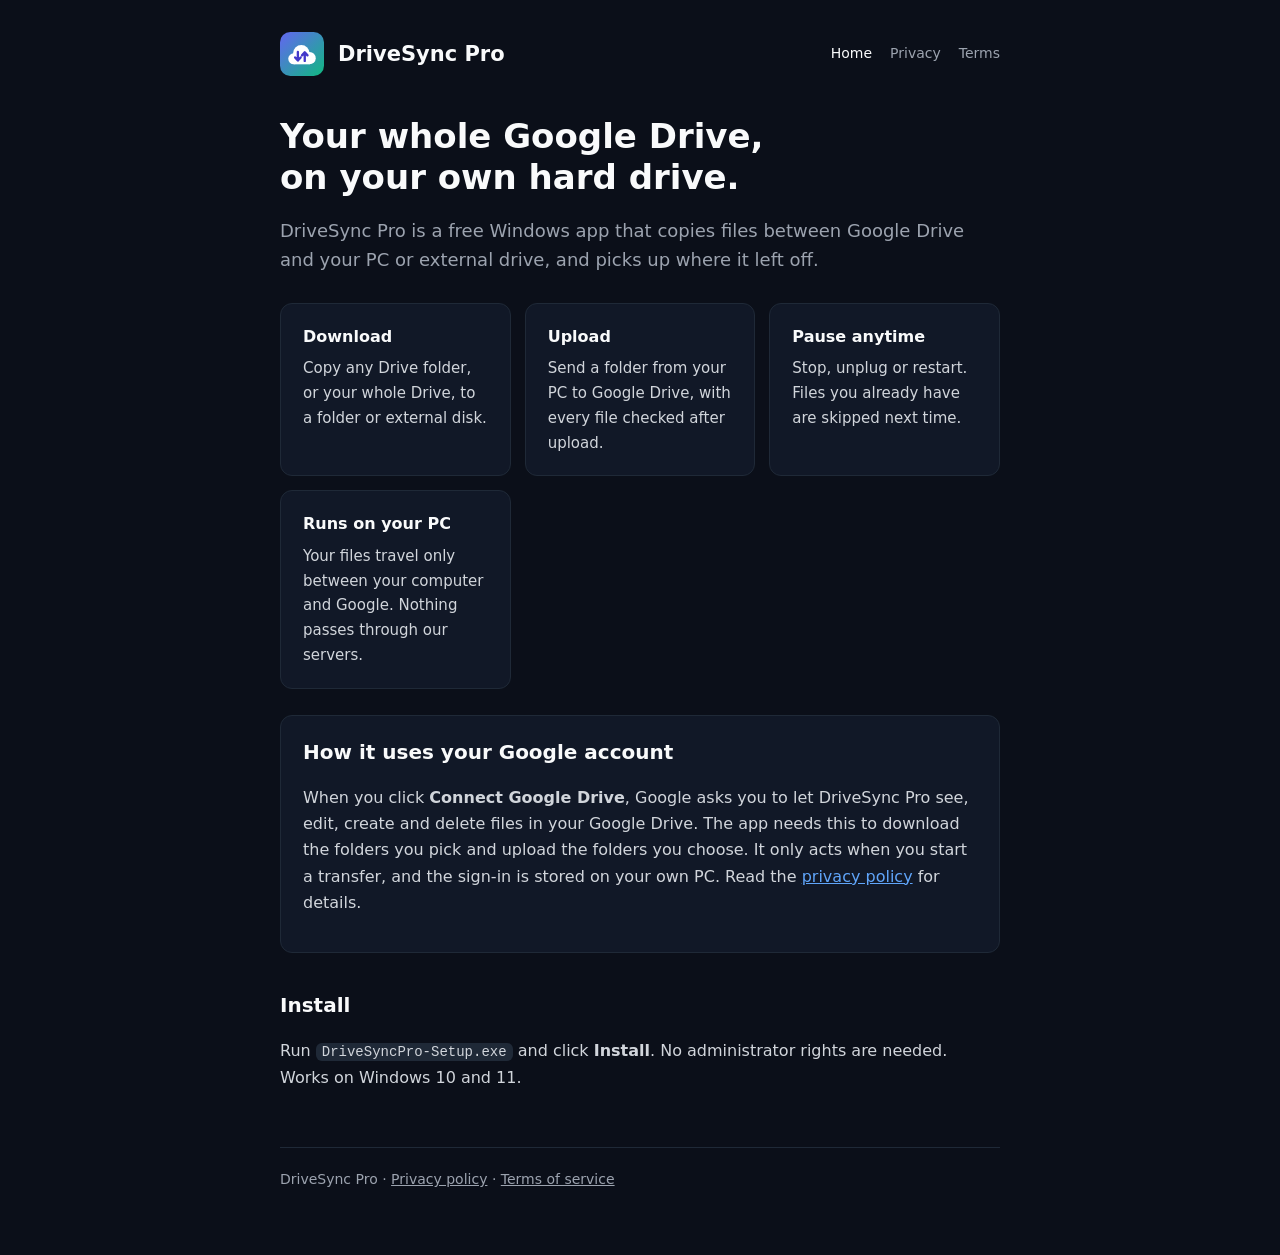
==== index.html @ c2b0a4e0 "Add initial index.html for DriveSync Pro application This HTML file contains the structure and styli" ====
<!doctype html>
<html lang="en">
<head>
<meta charset="utf-8">
<meta name="viewport" content="width=device-width, initial-scale=1">
<title>DriveSync Pro</title>
<meta name="description" content="DriveSync Pro copies files between Google Drive and your Windows PC or external drive, and picks up where it left off.">
<style>
/* DriveSync Pro public pages - brand tokens from branding/tokens.json */
:root {
  --canvas: #0B0F19; --surface: #111827; --raised: #1F2937; --border: #1F2937;
  --heading: #F9FAFB; --text: #E5E7EB; --body: #D1D5DB; --secondary: #9CA3AF;
  --brand: #6366F1; --brand-strong: #4F46E5; --mint: #10B981; --link: #60A5FA;
  color-scheme: dark;
}
* { box-sizing: border-box; }
html { background: var(--canvas); }
body {
  margin: 0; background: var(--canvas); color: var(--body);
  font: 16px/1.65 "Segoe UI", system-ui, -apple-system, "Helvetica Neue", Arial, sans-serif;
}
.wrap { max-width: 760px; margin: 0 auto; padding: 32px max(20px, env(safe-area-inset-left)) 64px; }
header { display: flex; align-items: center; gap: 14px; margin-bottom: 40px; }
header a { display: flex; align-items: center; gap: 14px; color: var(--heading); text-decoration: none; }
header svg { width: 44px; height: 44px; flex: none; }
header .name { font-size: 21px; font-weight: 700; }
nav { margin-left: auto; display: flex; gap: 18px; flex-wrap: wrap; font-size: 14px; }
nav a { color: var(--secondary); text-decoration: none; }
nav a:hover, nav a[aria-current] { color: var(--heading); }
h1 { color: var(--heading); font-size: 34px; line-height: 1.2; margin: 0 0 12px; text-wrap: balance; }
h2 { color: var(--heading); font-size: 20px; margin: 36px 0 8px; }
p, li { max-width: 68ch; }
a { color: var(--link); }
.lead { font-size: 18px; color: var(--secondary); margin-bottom: 28px; }
.card { background: var(--surface); border: 1px solid var(--border); border-radius: 12px; padding: 20px 22px; margin: 18px 0; }
.card h2 { margin-top: 0; }
.grid { display: grid; grid-template-columns: repeat(auto-fit, minmax(220px, 1fr)); gap: 14px; margin: 26px 0; }
.grid .card { margin: 0; }
.grid h3 { color: var(--heading); font-size: 16px; margin: 0 0 6px; }
.grid p { margin: 0; font-size: 15px; }
.updated { color: var(--secondary); font-size: 14px; }
footer { margin-top: 56px; padding-top: 20px; border-top: 1px solid var(--border); color: var(--secondary); font-size: 14px; }
footer a { color: var(--secondary); }
code { background: var(--raised); padding: 1px 6px; border-radius: 6px; font-size: 14px; }
</style>
</head>
<body>
<div class="wrap">
  <header>
    <a href="./">
      <svg viewBox="0 0 64 64" aria-hidden="true"><defs><linearGradient id="g" x1="0" y1="0" x2="1" y2="1"><stop offset="0" stop-color="#6366F1"/><stop offset="1" stop-color="#10B981"/></linearGradient></defs><rect width="64" height="64" rx="15" fill="url(#g)"/><g fill="#fff"><circle cx="20" cy="39" r="8"/><circle cx="31" cy="31" r="12"/><circle cx="43" cy="38" r="9"/><rect x="20" y="33" width="23" height="14"/></g><path d="M26 29V41M22 37l4 4.5 4-4.5M36 42V30M32 34l4-4.5 4 4.5" fill="none" stroke="#4338CA" stroke-width="3.4" stroke-linecap="round" stroke-linejoin="round"/></svg>
      <span class="name">DriveSync Pro</span>
    </a>
    <nav><a href="./" aria-current="page">Home</a><a href="privacy.html">Privacy</a><a href="terms.html">Terms</a></nav>
  </header>

  <main>
    <h1>Your whole Google Drive, on your own hard drive.</h1>
    <p class="lead">DriveSync Pro is a free Windows app that copies files between Google Drive and your PC or external drive, and picks up where it left off.</p>

    <div class="grid">
      <div class="card"><h3>Download</h3><p>Copy any Drive folder, or your whole Drive, to a folder or external disk.</p></div>
      <div class="card"><h3>Upload</h3><p>Send a folder from your PC to Google Drive, with every file checked after upload.</p></div>
      <div class="card"><h3>Pause anytime</h3><p>Stop, unplug or restart. Files you already have are skipped next time.</p></div>
      <div class="card"><h3>Runs on your PC</h3><p>Your files travel only between your computer and Google. Nothing passes through our servers.</p></div>
    </div>

    <div class="card">
      <h2>How it uses your Google account</h2>
      <p>When you click <strong>Connect Google Drive</strong>, Google asks you to let DriveSync Pro see, edit, create and delete files in your Google Drive. The app needs this to download the folders you pick and upload the folders you choose. It only acts when you start a transfer, and the sign-in is stored on your own PC. Read the <a href="privacy.html">privacy policy</a> for details.</p>
    </div>

    <h2>Install</h2>
    <p>Run <code>DriveSyncPro-Setup.exe</code> and click <strong>Install</strong>. No administrator rights are needed. Works on Windows 10 and 11.</p>
  </main>

  <footer>DriveSync Pro &middot; <a href="privacy.html">Privacy policy</a> &middot; <a href="terms.html">Terms of service</a></footer>
</div>
</body>
</html>
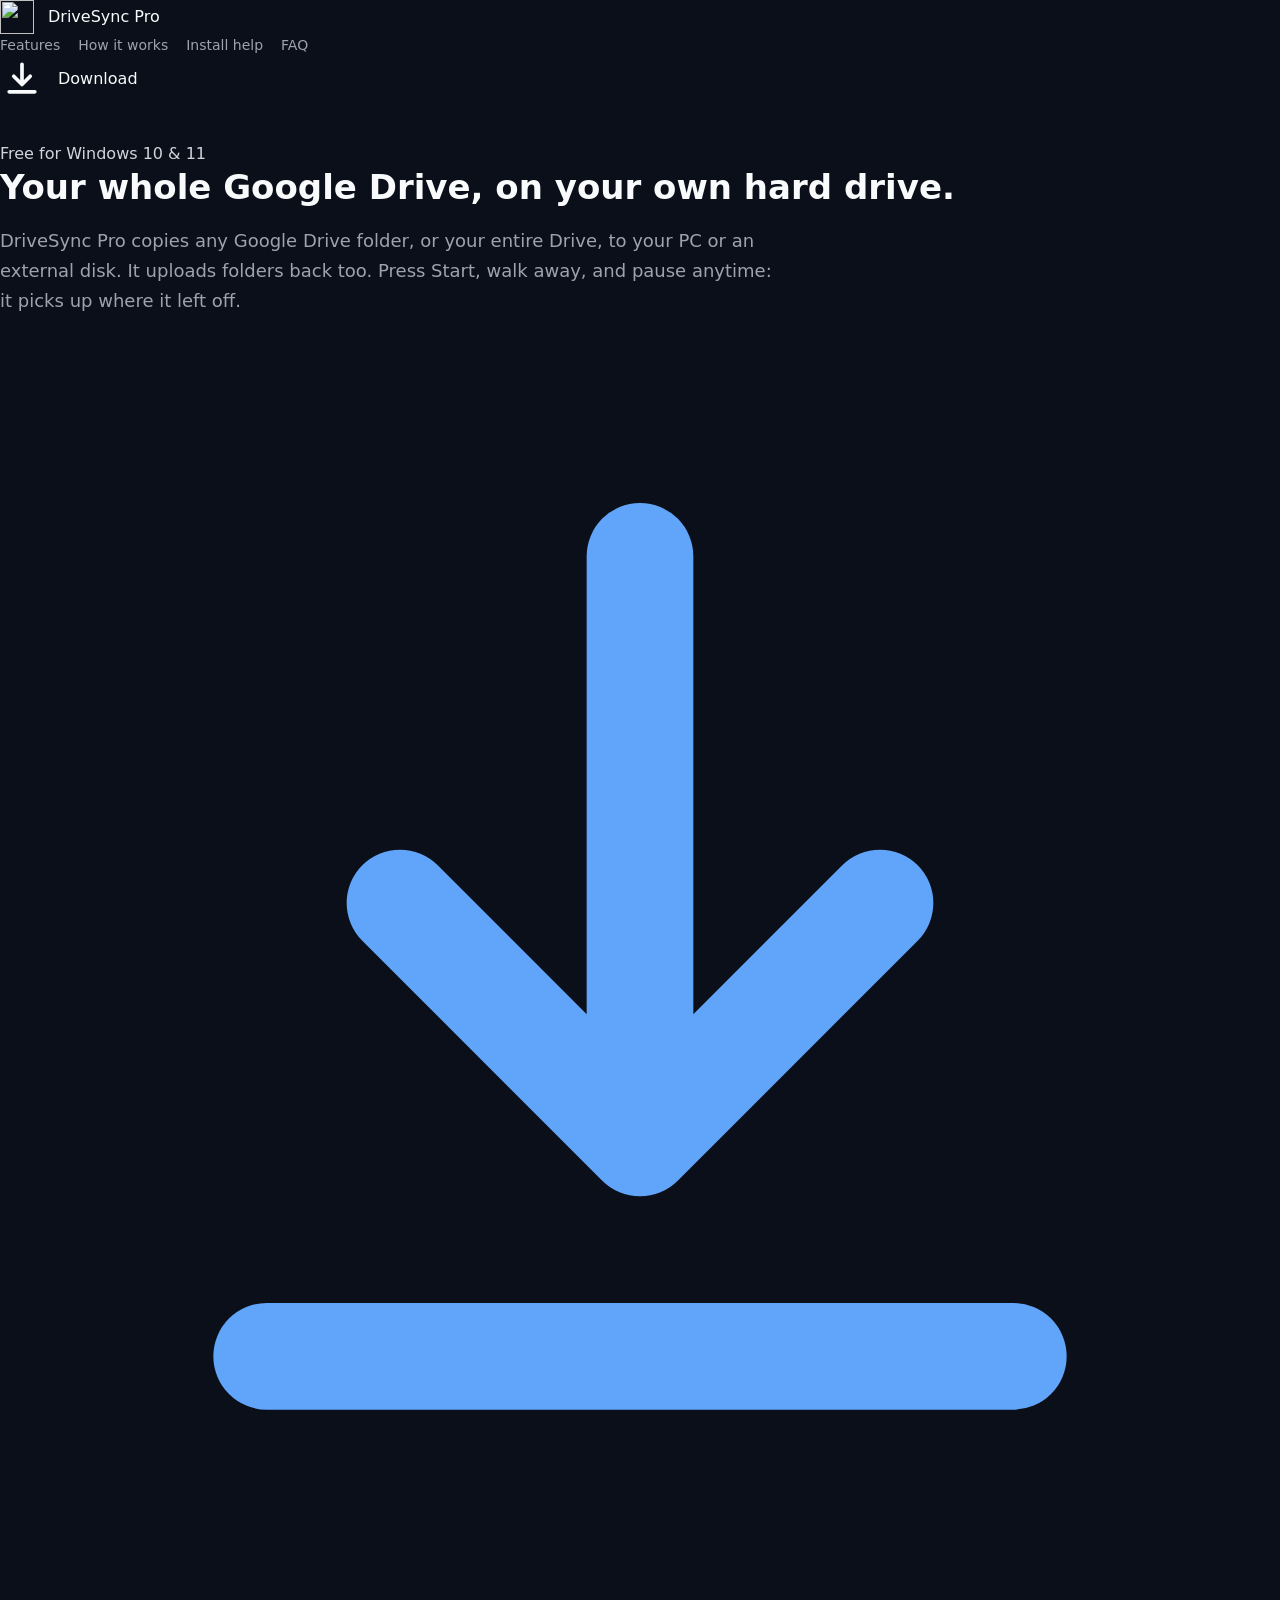
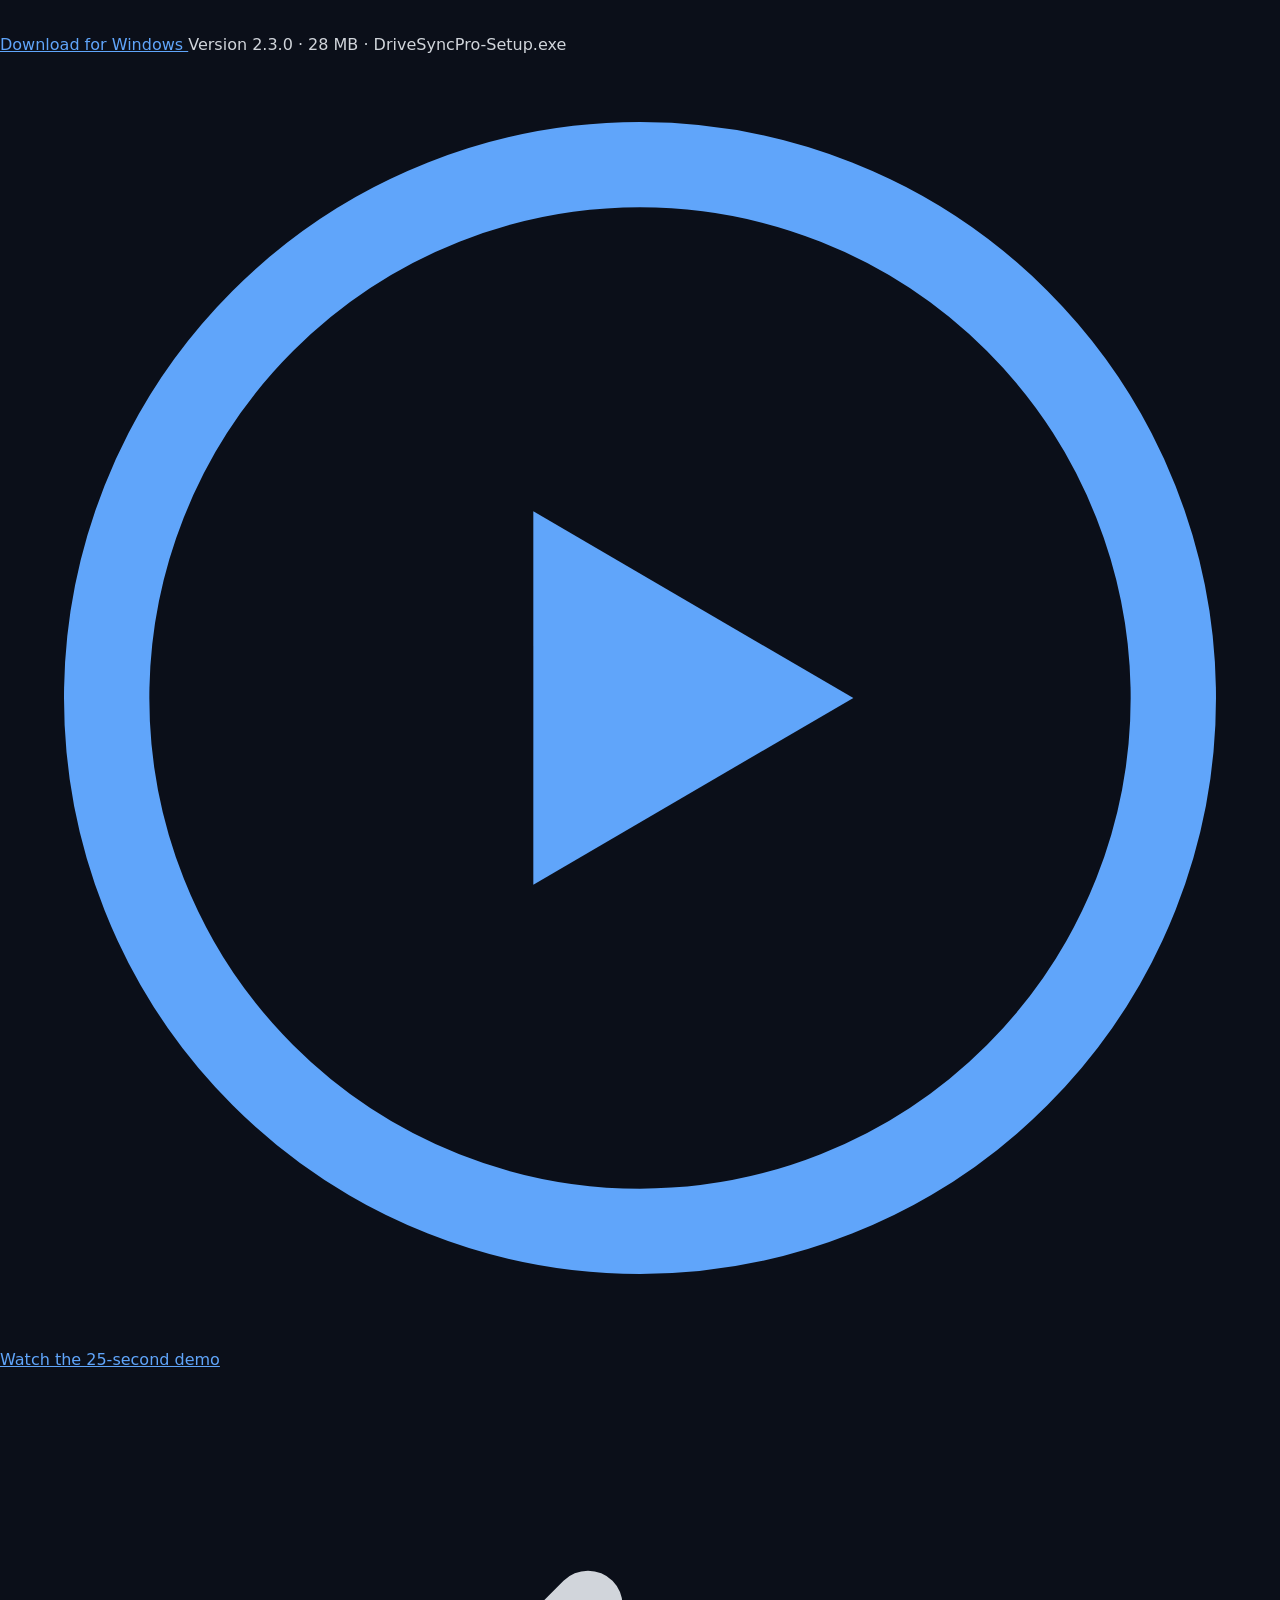
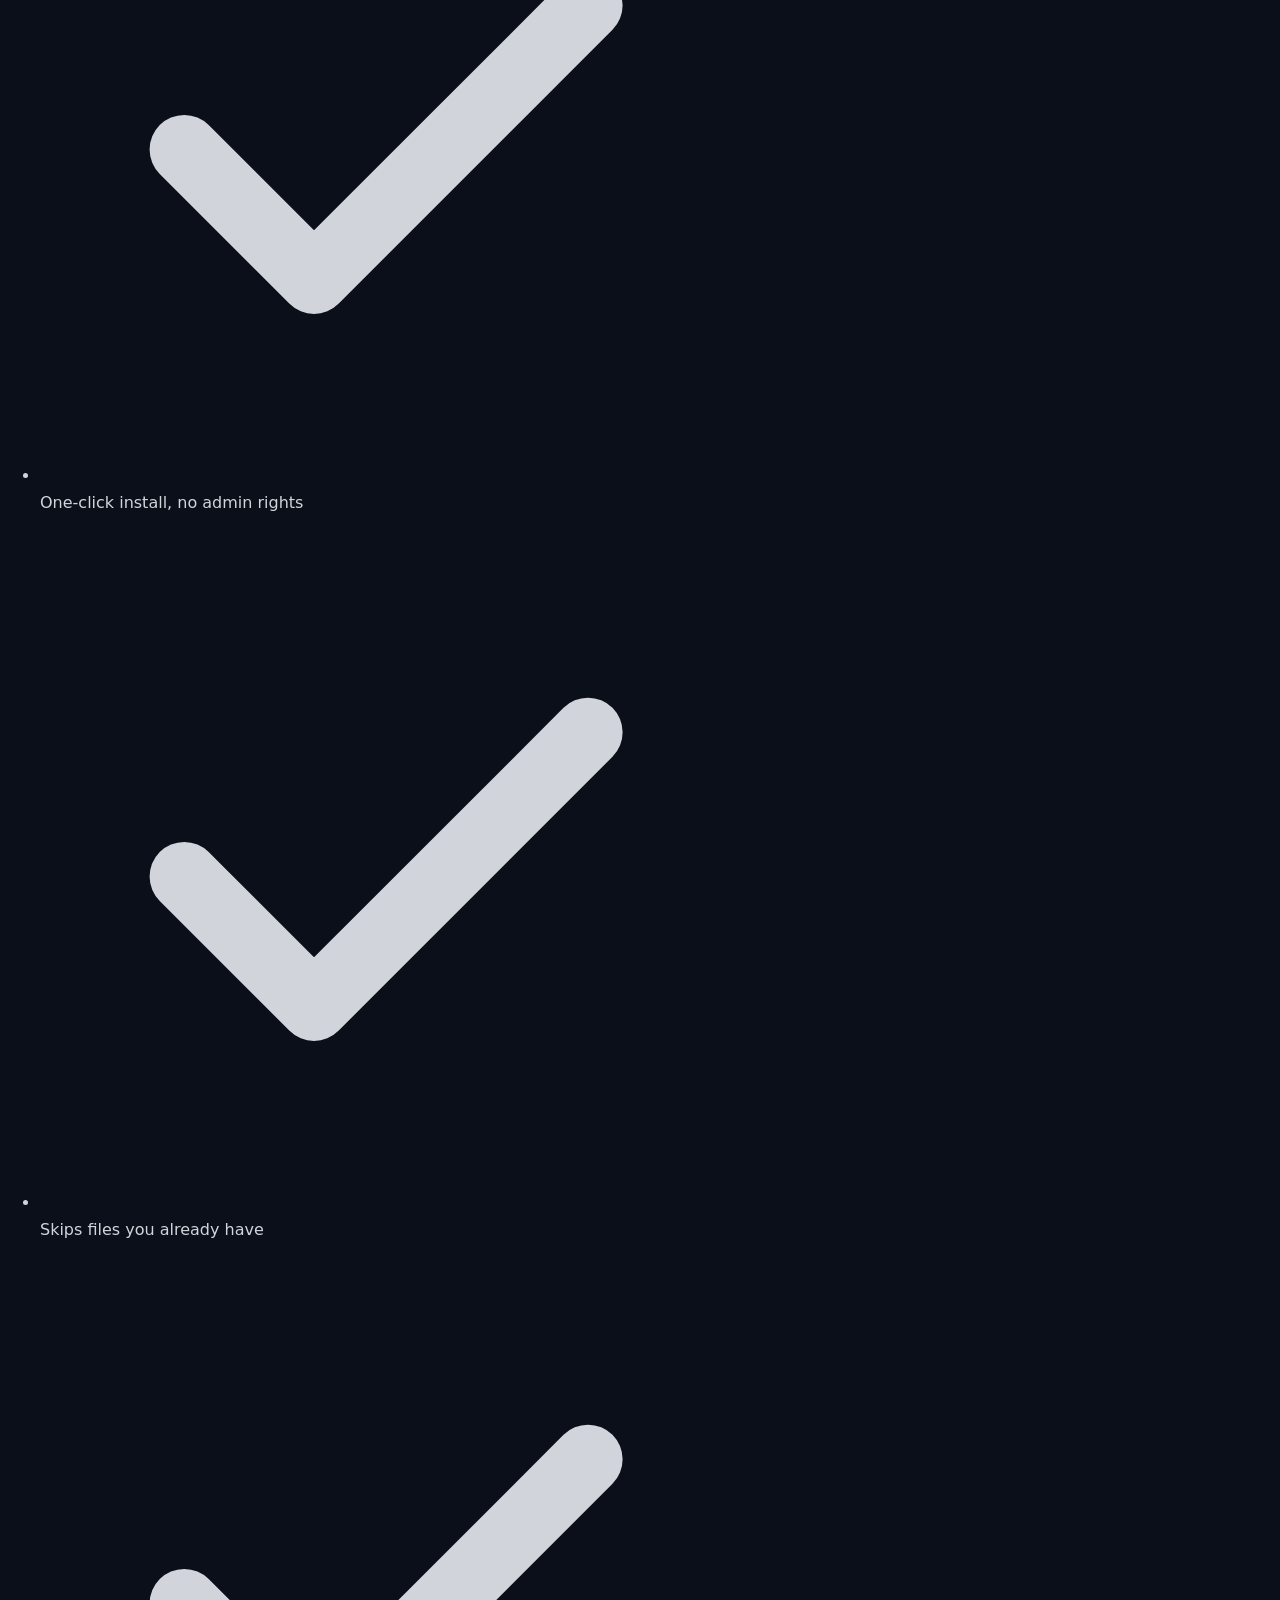
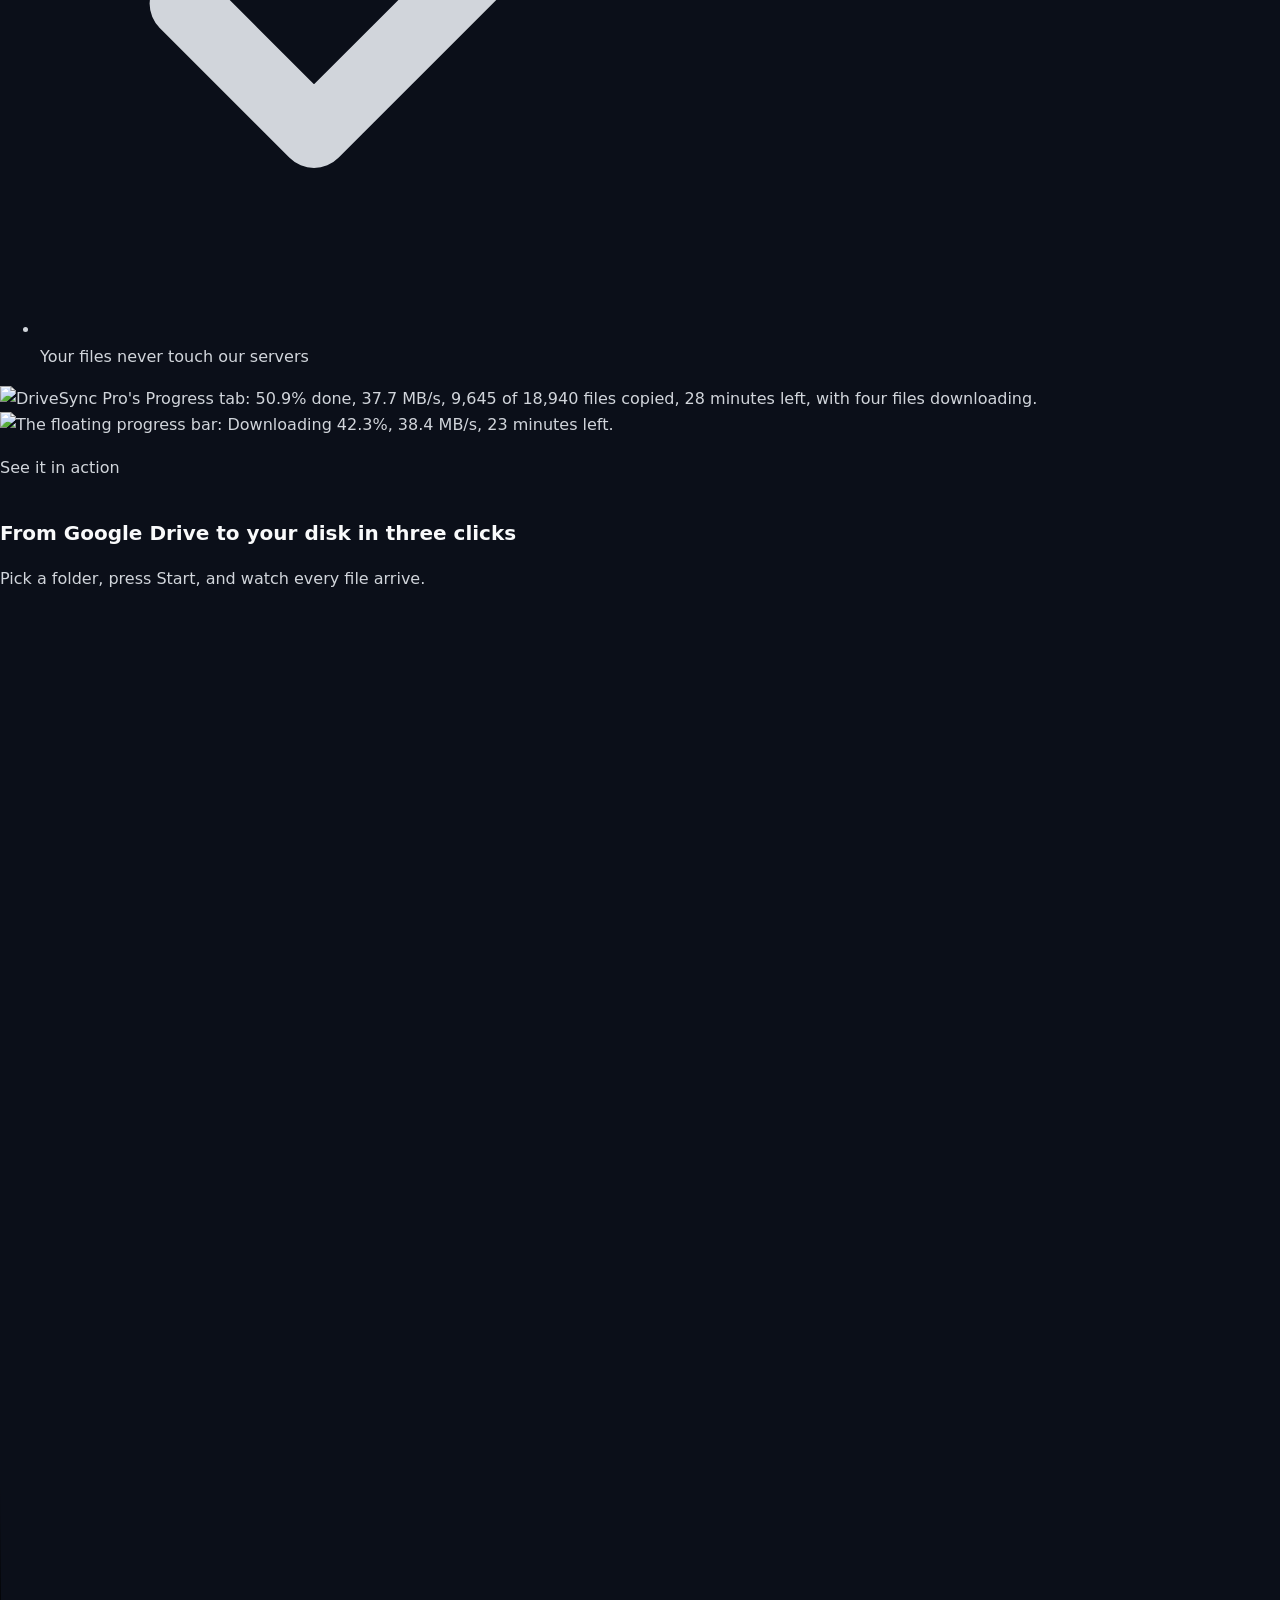
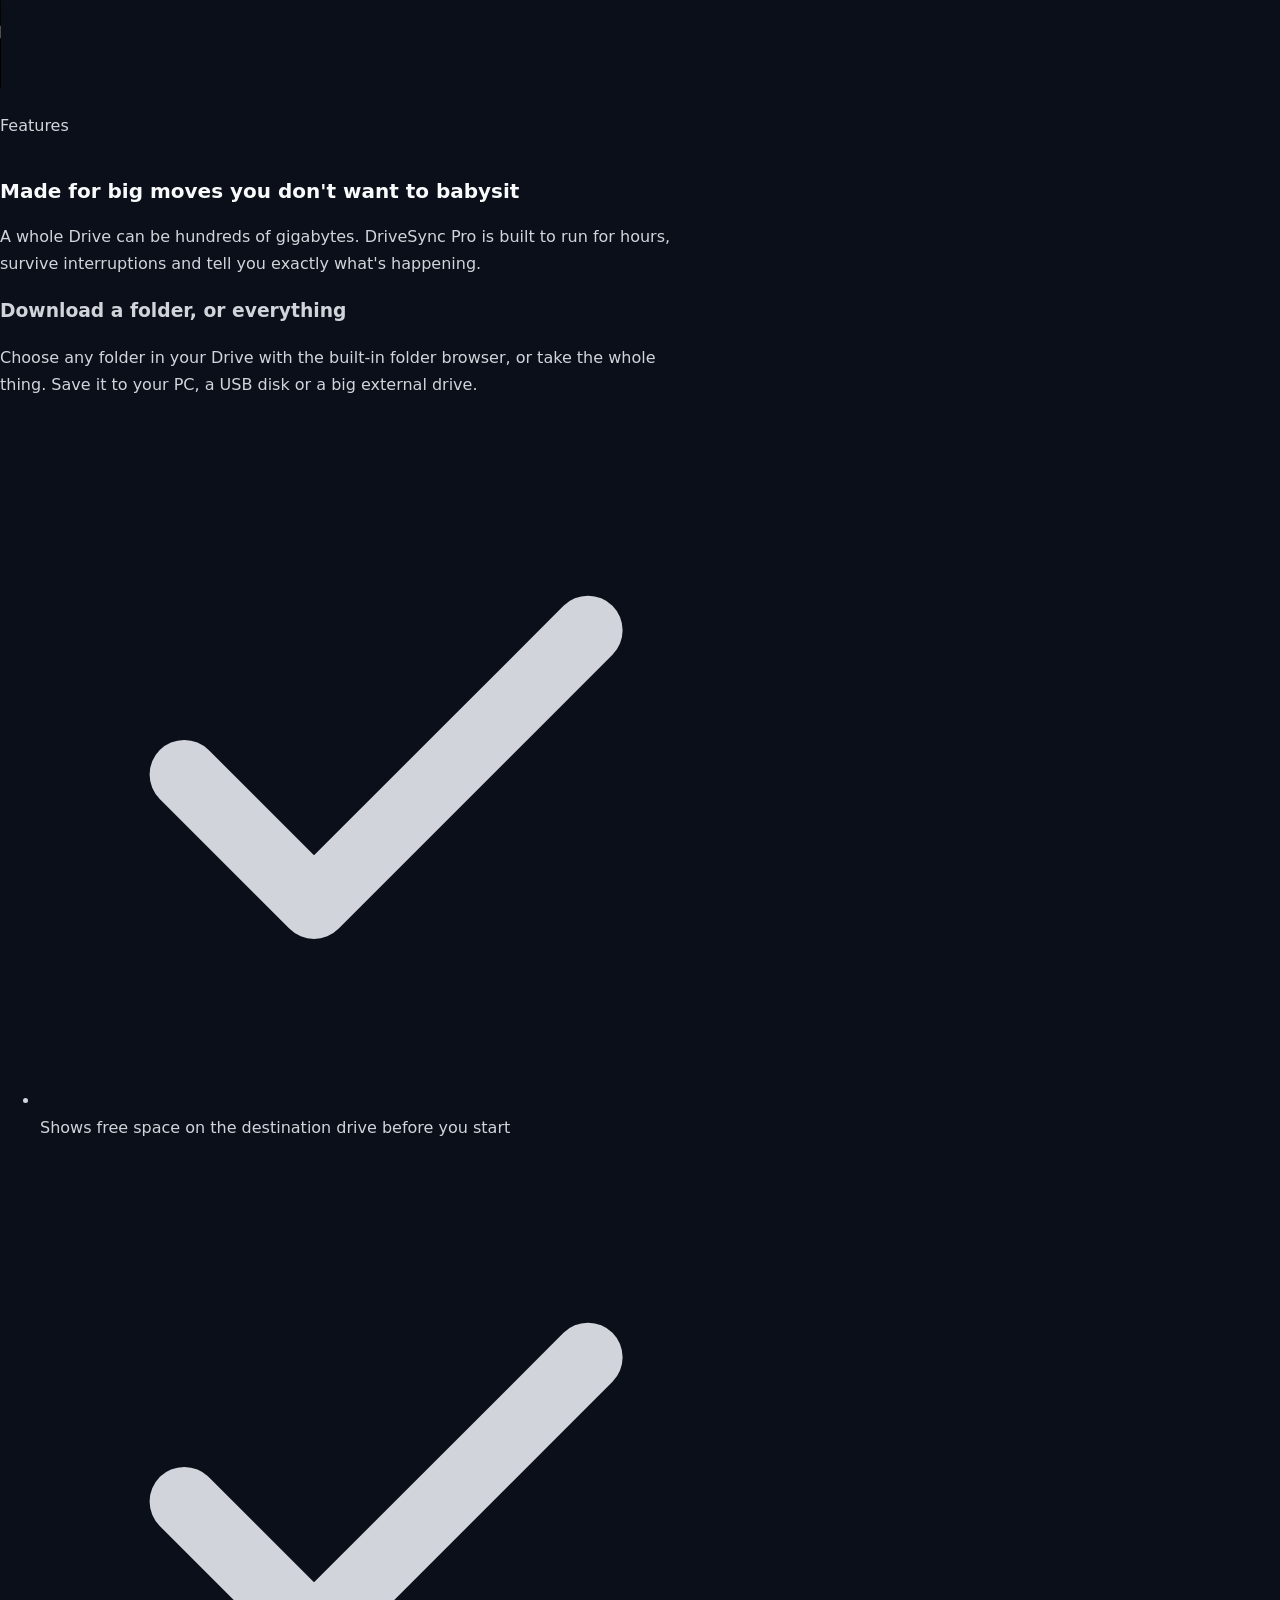
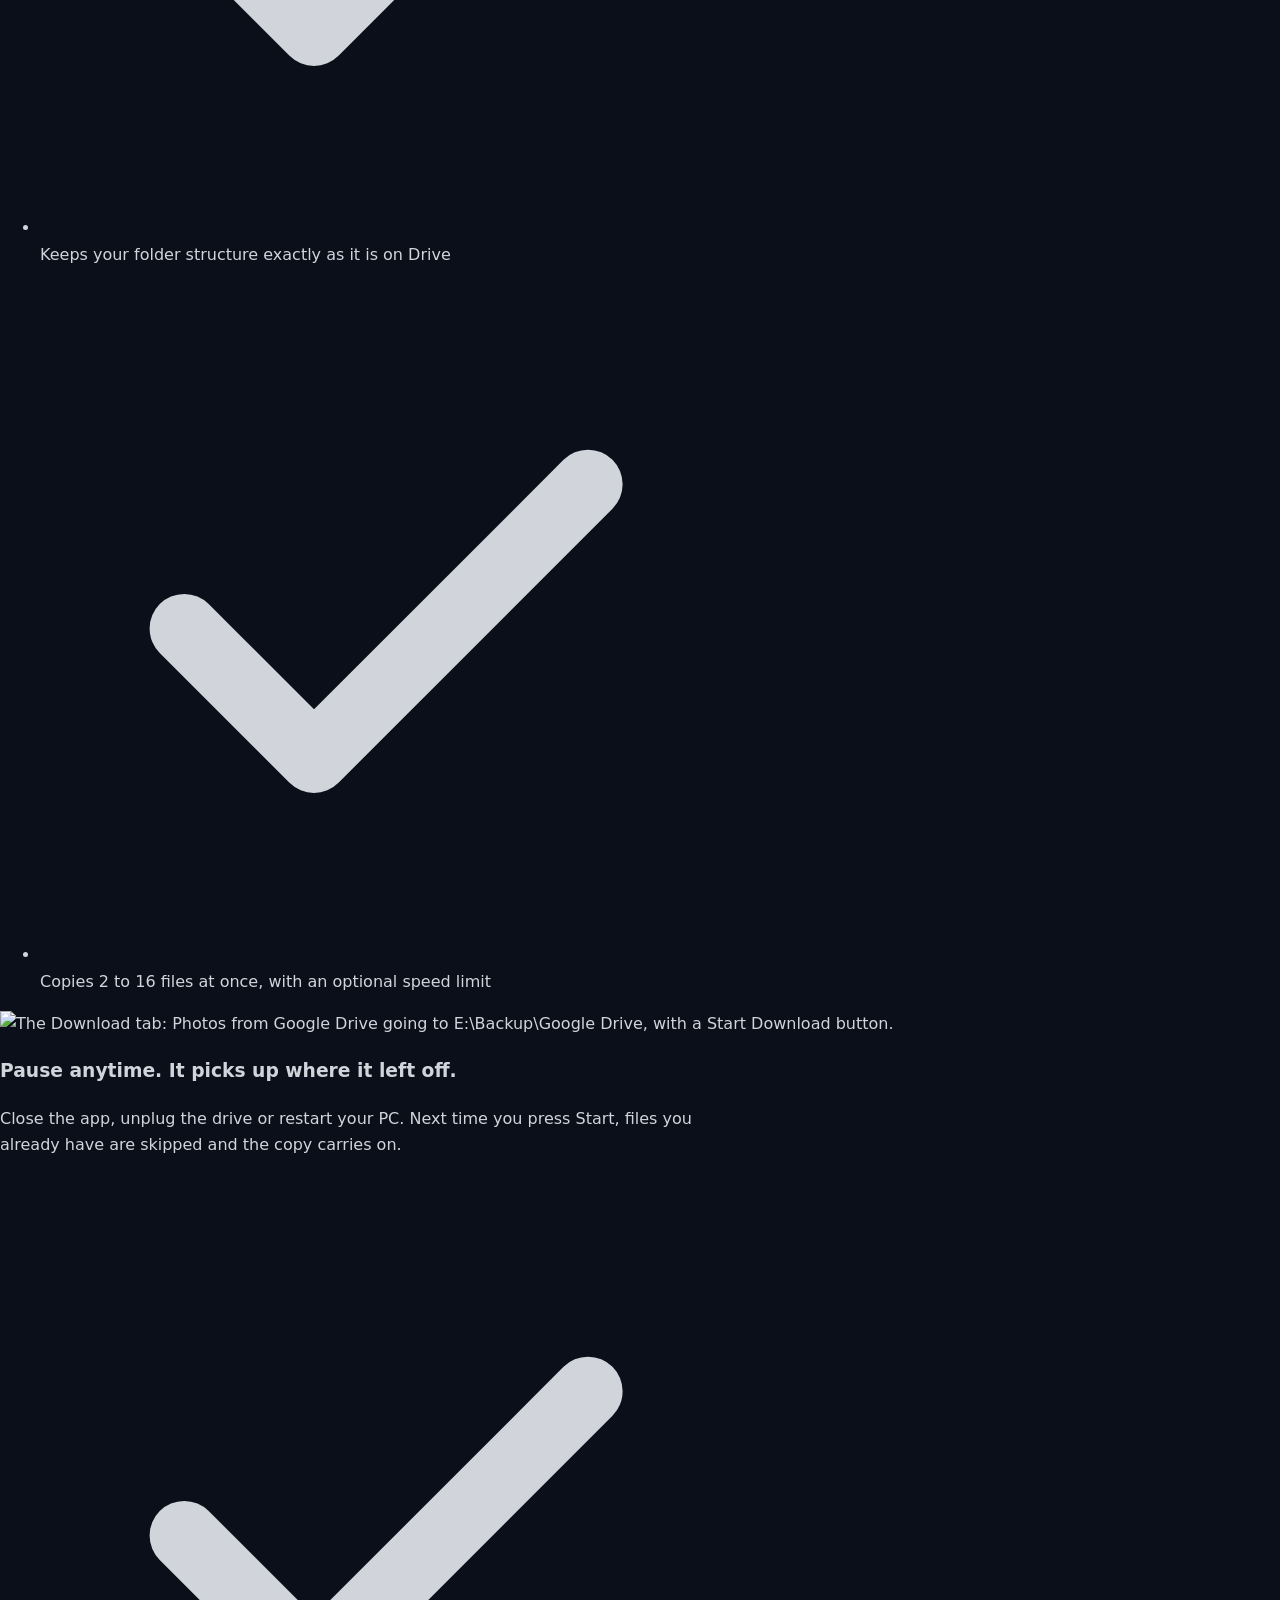
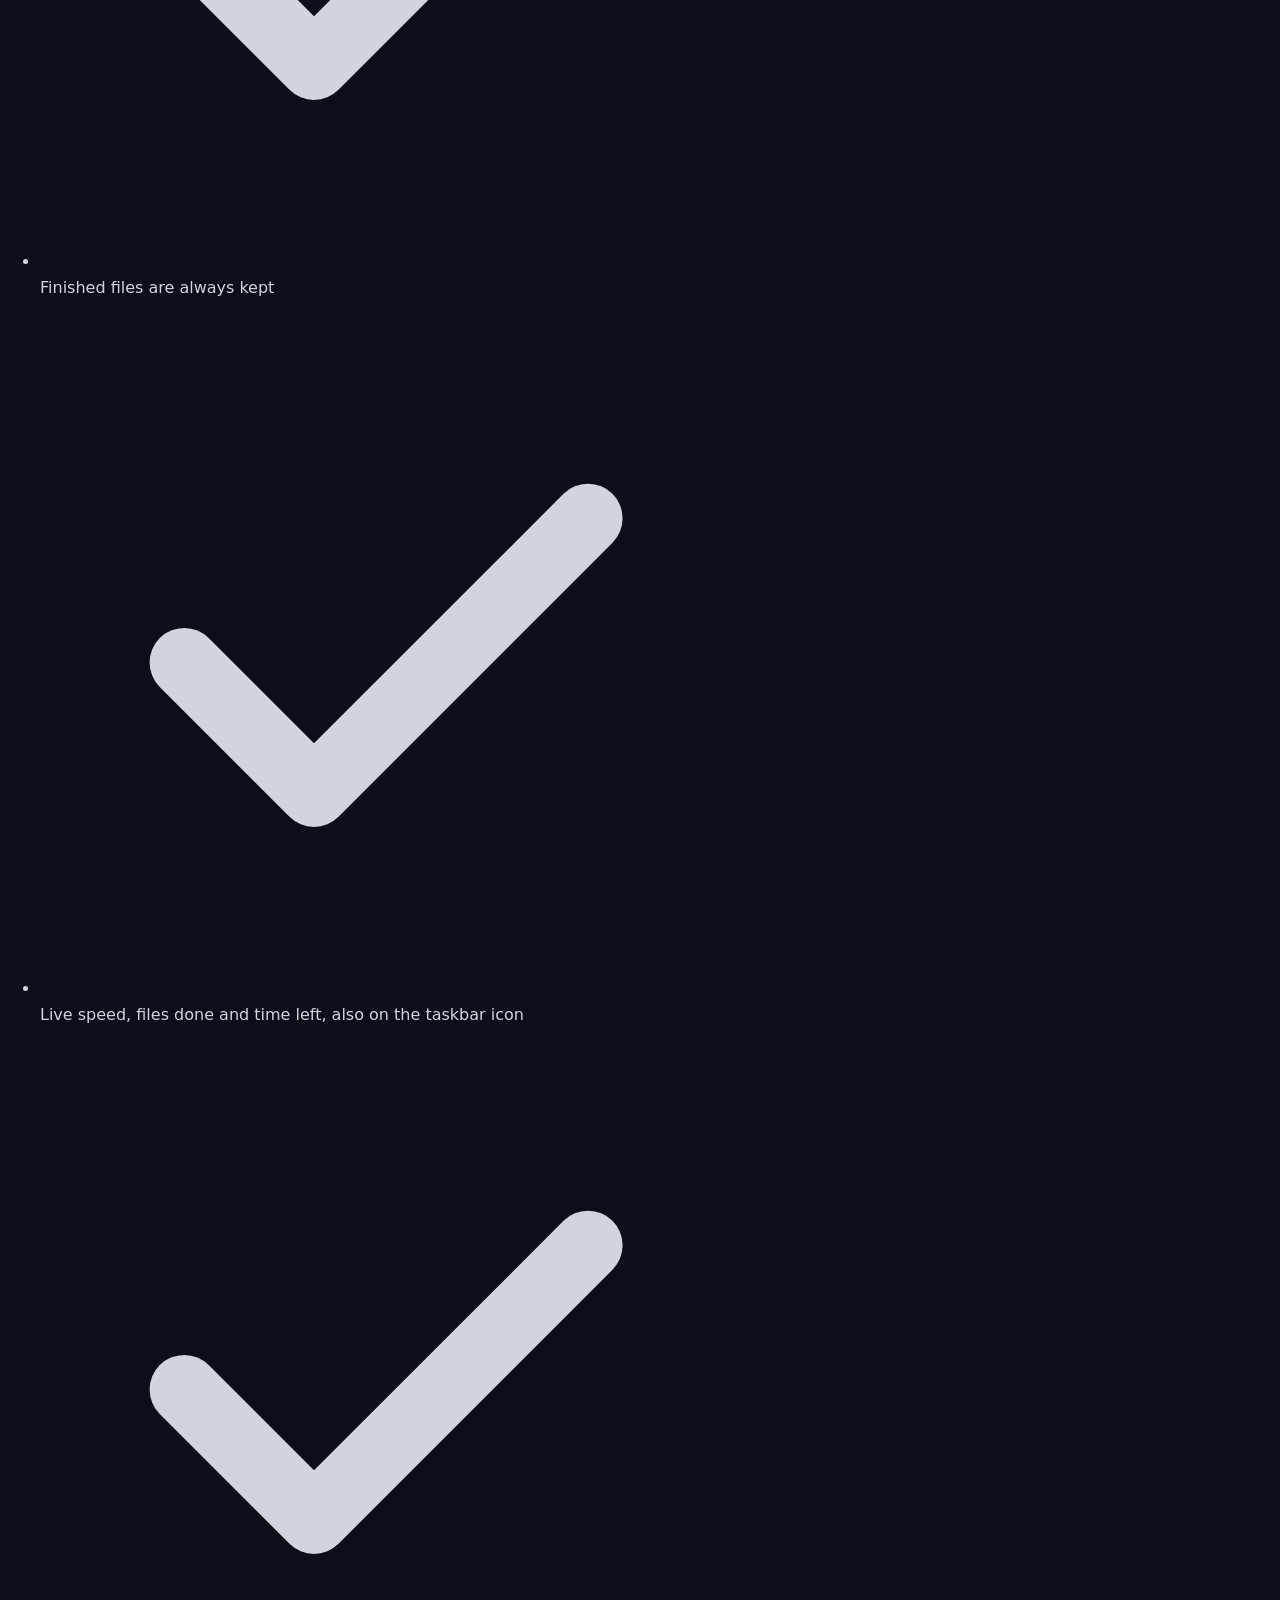
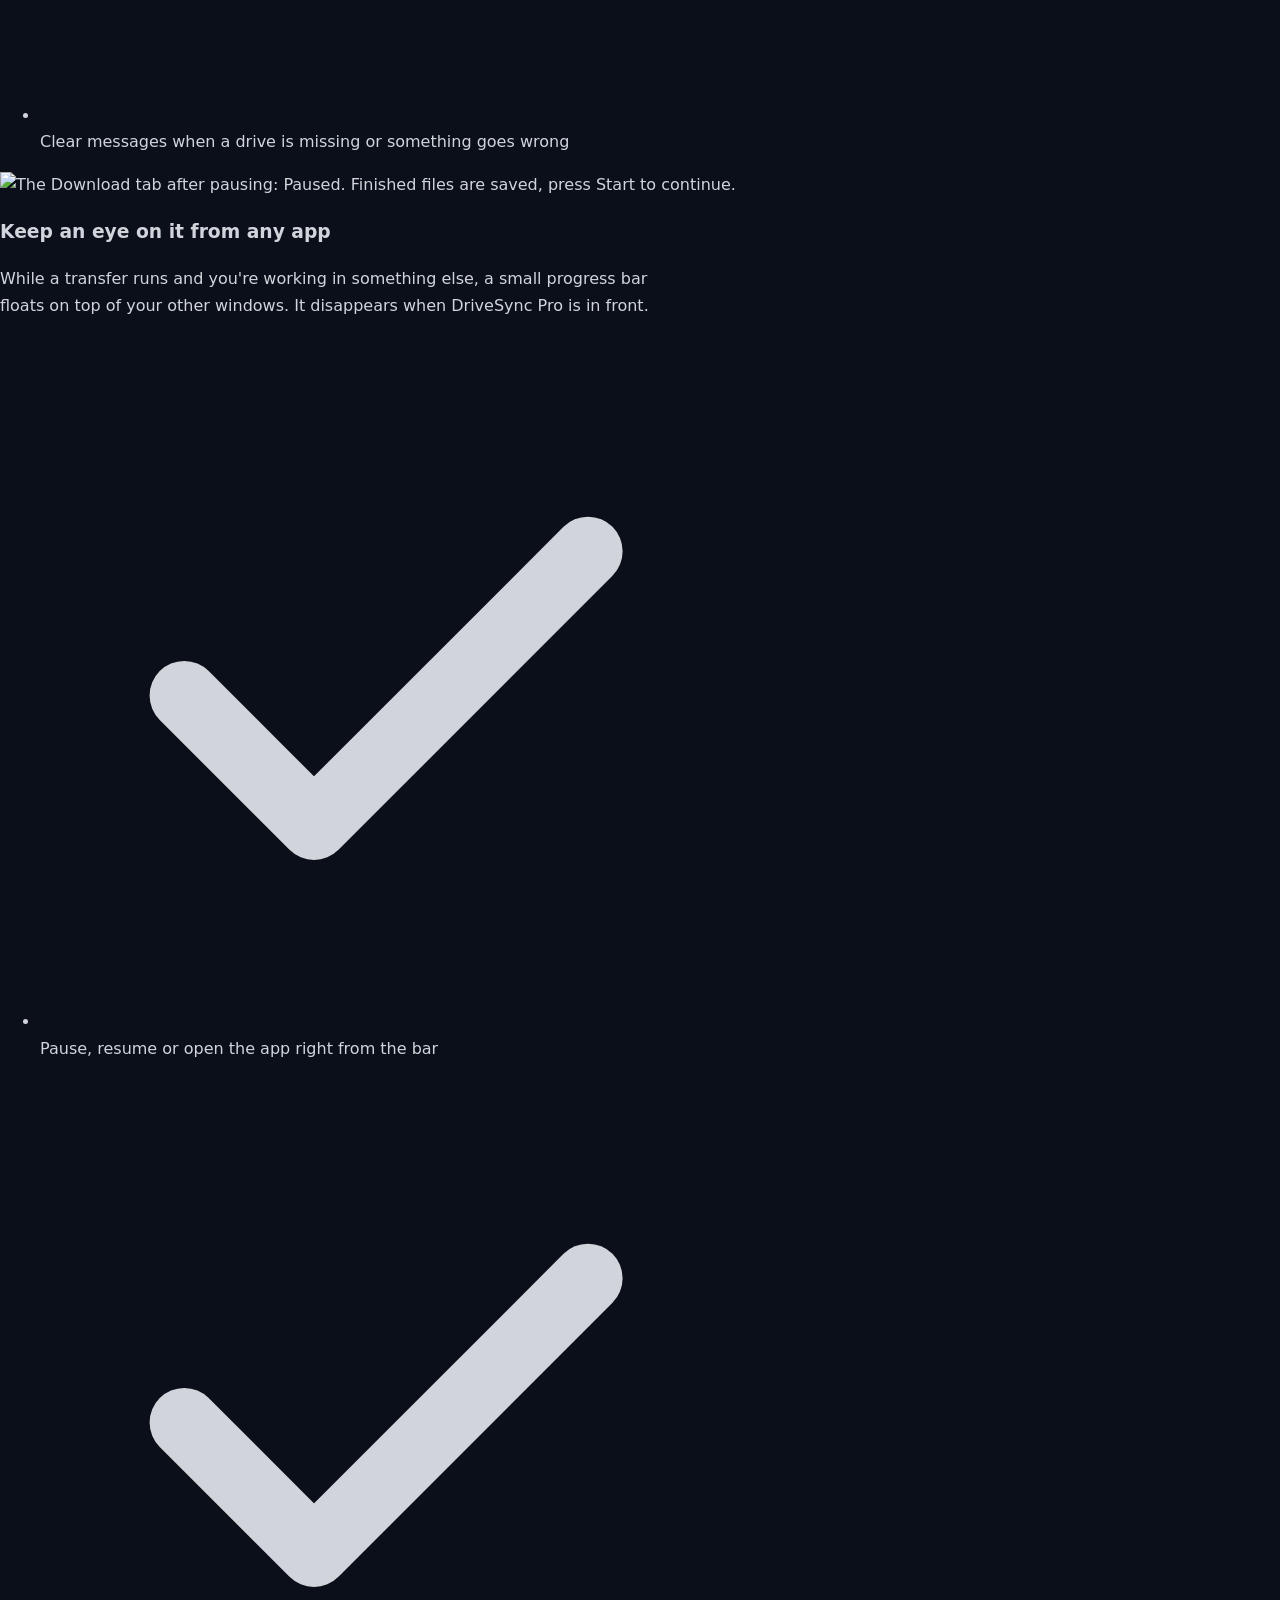
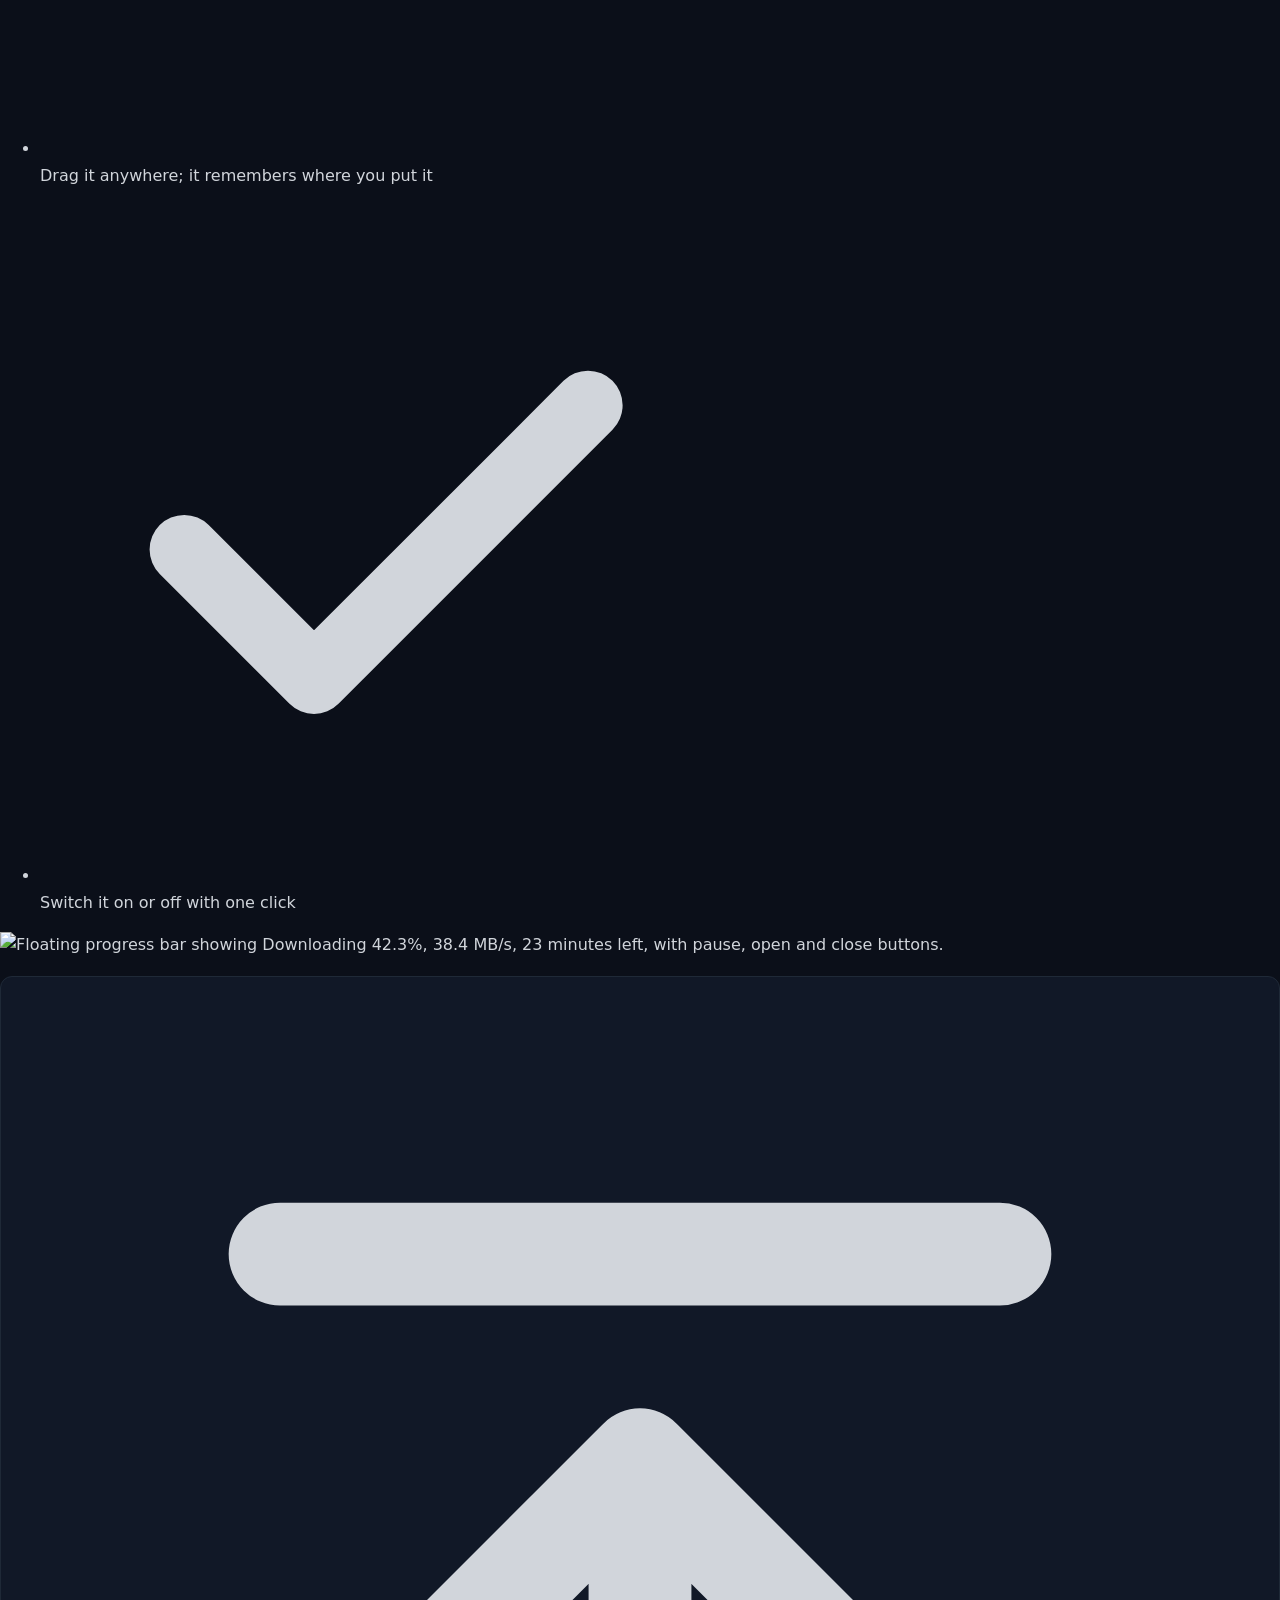
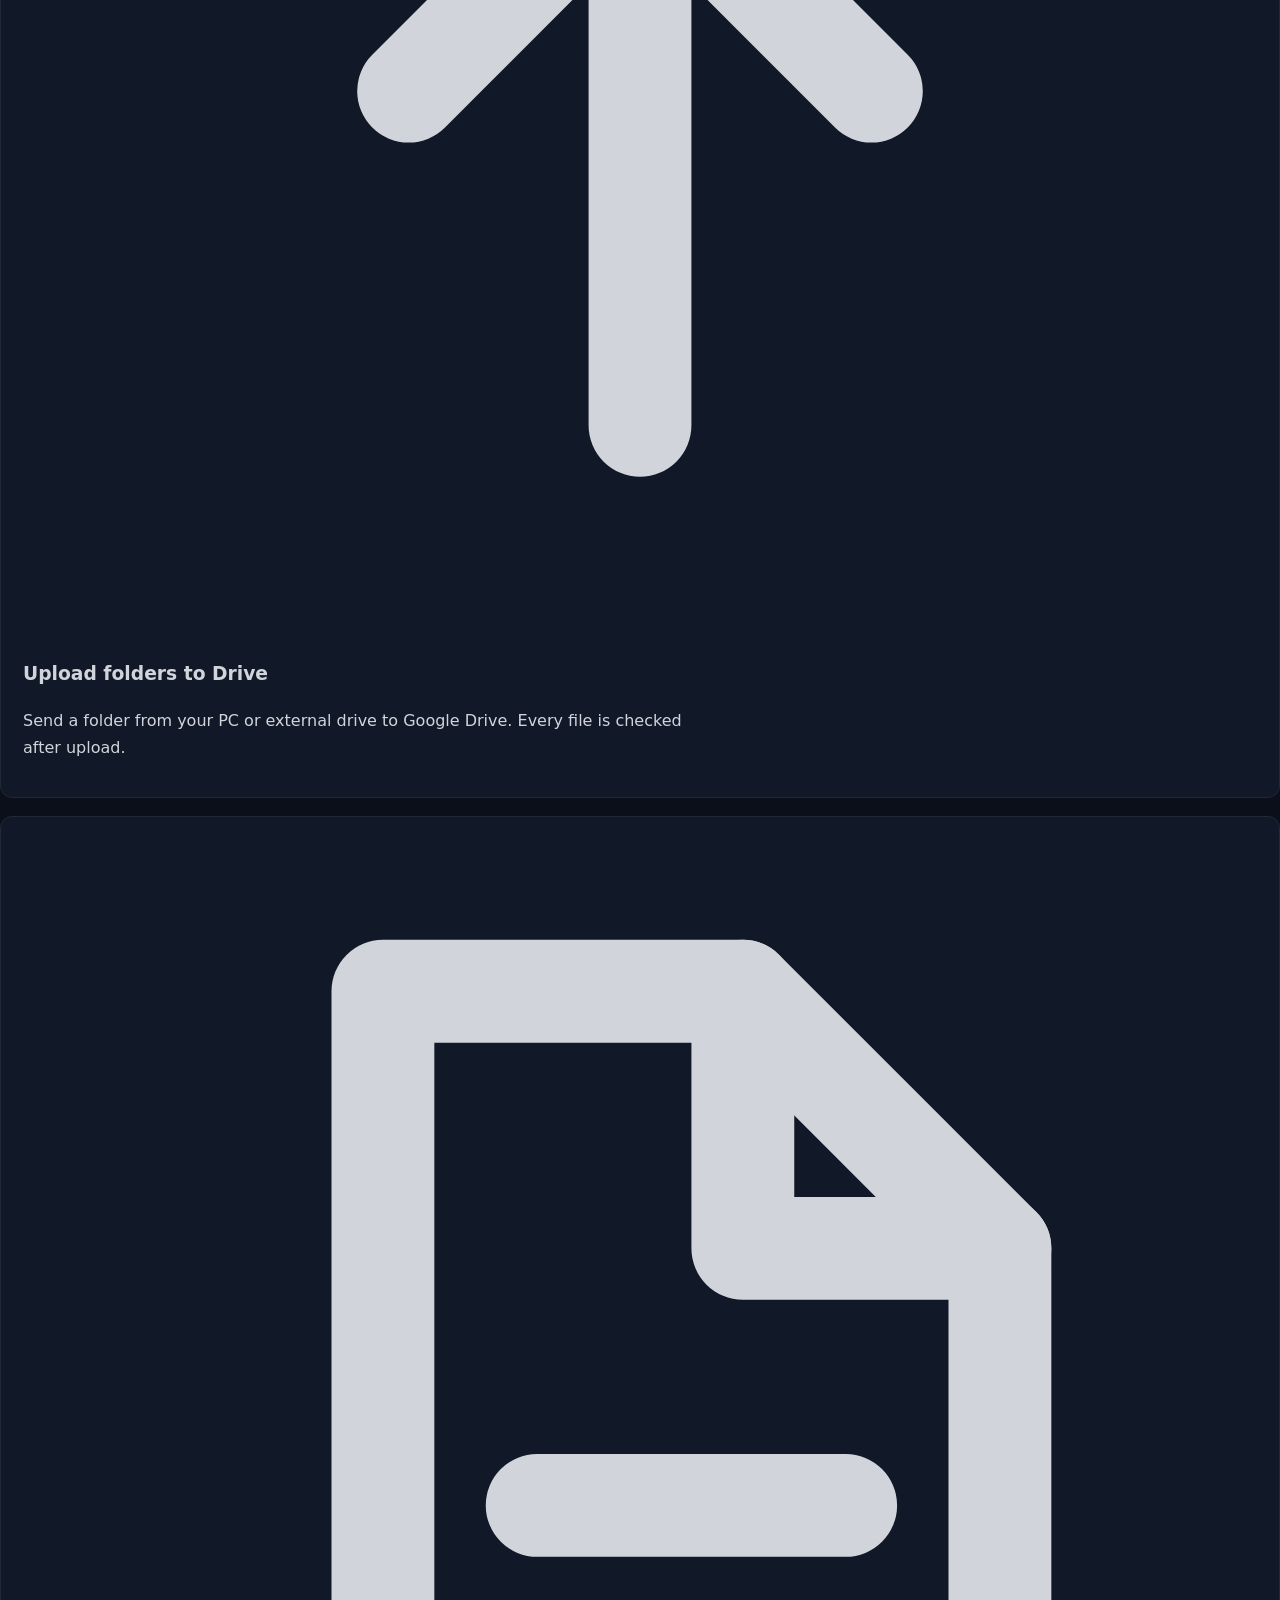
==== commit 3dc229e1: "Update index.html" ====
--- a/index.html
+++ b/index.html
@@ -2,79 +2,270 @@
 <html lang="en">
 <head>
 <meta charset="utf-8">
-<meta name="viewport" content="width=device-width, initial-scale=1">
-<title>DriveSync Pro</title>
-<meta name="description" content="DriveSync Pro copies files between Google Drive and your Windows PC or external drive, and picks up where it left off.">
-<style>
-/* DriveSync Pro public pages - brand tokens from branding/tokens.json */
-:root {
-  --canvas: #0B0F19; --surface: #111827; --raised: #1F2937; --border: #1F2937;
-  --heading: #F9FAFB; --text: #E5E7EB; --body: #D1D5DB; --secondary: #9CA3AF;
-  --brand: #6366F1; --brand-strong: #4F46E5; --mint: #10B981; --link: #60A5FA;
-  color-scheme: dark;
-}
-* { box-sizing: border-box; }
-html { background: var(--canvas); }
-body {
-  margin: 0; background: var(--canvas); color: var(--body);
-  font: 16px/1.65 "Segoe UI", system-ui, -apple-system, "Helvetica Neue", Arial, sans-serif;
-}
-.wrap { max-width: 760px; margin: 0 auto; padding: 32px max(20px, env(safe-area-inset-left)) 64px; }
-header { display: flex; align-items: center; gap: 14px; margin-bottom: 40px; }
-header a { display: flex; align-items: center; gap: 14px; color: var(--heading); text-decoration: none; }
-header svg { width: 44px; height: 44px; flex: none; }
-header .name { font-size: 21px; font-weight: 700; }
-nav { margin-left: auto; display: flex; gap: 18px; flex-wrap: wrap; font-size: 14px; }
-nav a { color: var(--secondary); text-decoration: none; }
-nav a:hover, nav a[aria-current] { color: var(--heading); }
-h1 { color: var(--heading); font-size: 34px; line-height: 1.2; margin: 0 0 12px; text-wrap: balance; }
-h2 { color: var(--heading); font-size: 20px; margin: 36px 0 8px; }
-p, li { max-width: 68ch; }
-a { color: var(--link); }
-.lead { font-size: 18px; color: var(--secondary); margin-bottom: 28px; }
-.card { background: var(--surface); border: 1px solid var(--border); border-radius: 12px; padding: 20px 22px; margin: 18px 0; }
-.card h2 { margin-top: 0; }
-.grid { display: grid; grid-template-columns: repeat(auto-fit, minmax(220px, 1fr)); gap: 14px; margin: 26px 0; }
-.grid .card { margin: 0; }
-.grid h3 { color: var(--heading); font-size: 16px; margin: 0 0 6px; }
-.grid p { margin: 0; font-size: 15px; }
-.updated { color: var(--secondary); font-size: 14px; }
-footer { margin-top: 56px; padding-top: 20px; border-top: 1px solid var(--border); color: var(--secondary); font-size: 14px; }
-footer a { color: var(--secondary); }
-code { background: var(--raised); padding: 1px 6px; border-radius: 6px; font-size: 14px; }
-</style>
+<meta name="viewport" content="width=device-width, initial-scale=1, viewport-fit=cover">
+<title>DriveSync Pro: copy your Google Drive to your PC</title>
+<meta name="description" content="Free Windows app that copies your whole Google Drive, or any folder, to your PC or external hard drive, and uploads folders back. Pause anytime and pick up where you left off.">
+<meta name="theme-color" content="#0B0F19">
+<link rel="icon" href="media/logo.svg" type="image/svg+xml">
+<link rel="apple-touch-icon" href="media/logo-512.png">
+<meta property="og:title" content="DriveSync Pro">
+<meta property="og:description" content="Your whole Google Drive, on your own hard drive. Free for Windows 10 and 11.">
+<meta property="og:image" content="https://wasiulbahar.github.io/drivesync/media/demo-poster.jpg">
+<meta property="og:url" content="https://wasiulbahar.github.io/drivesync/">
+<meta name="twitter:card" content="summary_large_image">
+<link rel="stylesheet" href="style.css">
 </head>
 <body>
-<div class="wrap">
-  <header>
-    <a href="./">
-      <svg viewBox="0 0 64 64" aria-hidden="true"><defs><linearGradient id="g" x1="0" y1="0" x2="1" y2="1"><stop offset="0" stop-color="#6366F1"/><stop offset="1" stop-color="#10B981"/></linearGradient></defs><rect width="64" height="64" rx="15" fill="url(#g)"/><g fill="#fff"><circle cx="20" cy="39" r="8"/><circle cx="31" cy="31" r="12"/><circle cx="43" cy="38" r="9"/><rect x="20" y="33" width="23" height="14"/></g><path d="M26 29V41M22 37l4 4.5 4-4.5M36 42V30M32 34l4-4.5 4 4.5" fill="none" stroke="#4338CA" stroke-width="3.4" stroke-linecap="round" stroke-linejoin="round"/></svg>
-      <span class="name">DriveSync Pro</span>
+
+<header class="site-header" id="top">
+  <div class="container">
+    <a class="brand" href="#top"><img src="media/logo.svg" alt="" width="34" height="34">DriveSync Pro</a>
+    <nav class="site-nav" aria-label="Sections">
+      <a href="#features">Features</a>
+      <a href="#how">How it works</a>
+      <a href="#install">Install help</a>
+      <a href="#faq">FAQ</a>
+    </nav>
+    <a class="btn btn-primary btn-sm" href="https://github.com/wasiulbahar/drivesync/releases/latest/download/DriveSyncPro-Setup.exe">
+      <svg viewBox="0 0 24 24" fill="none" stroke="currentColor" stroke-width="2" stroke-linecap="round" stroke-linejoin="round" aria-hidden="true"><path d="M12 4v11m0 0-4.5-4.5M12 15l4.5-4.5M5 19h14"/></svg>Download
     </a>
-    <nav><a href="./" aria-current="page">Home</a><a href="privacy.html">Privacy</a><a href="terms.html">Terms</a></nav>
-  </header>
-
-  <main>
-    <h1>Your whole Google Drive, on your own hard drive.</h1>
-    <p class="lead">DriveSync Pro is a free Windows app that copies files between Google Drive and your PC or external drive, and picks up where it left off.</p>
-
-    <div class="grid">
-      <div class="card"><h3>Download</h3><p>Copy any Drive folder, or your whole Drive, to a folder or external disk.</p></div>
-      <div class="card"><h3>Upload</h3><p>Send a folder from your PC to Google Drive, with every file checked after upload.</p></div>
-      <div class="card"><h3>Pause anytime</h3><p>Stop, unplug or restart. Files you already have are skipped next time.</p></div>
-      <div class="card"><h3>Runs on your PC</h3><p>Your files travel only between your computer and Google. Nothing passes through our servers.</p></div>
-    </div>
-
-    <div class="card">
-      <h2>How it uses your Google account</h2>
-      <p>When you click <strong>Connect Google Drive</strong>, Google asks you to let DriveSync Pro see, edit, create and delete files in your Google Drive. The app needs this to download the folders you pick and upload the folders you choose. It only acts when you start a transfer, and the sign-in is stored on your own PC. Read the <a href="privacy.html">privacy policy</a> for details.</p>
-    </div>
-
-    <h2>Install</h2>
-    <p>Run <code>DriveSyncPro-Setup.exe</code> and click <strong>Install</strong>. No administrator rights are needed. Works on Windows 10 and 11.</p>
-  </main>
-
-  <footer>DriveSync Pro &middot; <a href="privacy.html">Privacy policy</a> &middot; <a href="terms.html">Terms of service</a></footer>
-</div>
+  </div>
+</header>
+
+<main>
+  <!-- HERO -->
+  <section class="hero">
+    <div class="container">
+      <div>
+        <span class="eyebrow">Free for Windows 10 &amp; 11</span>
+        <h1>Your whole Google Drive, <span class="grad">on your own hard drive.</span></h1>
+        <p class="lead">DriveSync Pro copies any Google Drive folder, or your entire Drive, to your PC or an external disk. It uploads folders back too. Press Start, walk away, and pause anytime: it picks up where it left off.</p>
+        <div class="cta-row">
+          <div>
+            <a class="btn btn-primary btn-lg" href="https://github.com/wasiulbahar/drivesync/releases/latest/download/DriveSyncPro-Setup.exe">
+              <svg viewBox="0 0 24 24" fill="none" stroke="currentColor" stroke-width="2" stroke-linecap="round" stroke-linejoin="round" aria-hidden="true"><path d="M12 4v11m0 0-4.5-4.5M12 15l4.5-4.5M5 19h14"/></svg>Download for Windows
+            </a>
+            <span class="dl-meta">Version 2.3.0 &middot; 28 MB &middot; DriveSyncPro-Setup.exe</span>
+          </div>
+          <a class="watch-link" href="#demo">
+            <svg viewBox="0 0 24 24" fill="none" aria-hidden="true"><circle cx="12" cy="12" r="10" stroke="currentColor" stroke-width="1.6"/><path d="M10 8.5v7l6-3.5-6-3.5Z" fill="currentColor"/></svg>Watch the 25-second demo
+          </a>
+        </div>
+        <ul class="trust">
+          <li><svg viewBox="0 0 24 24" fill="none" stroke="currentColor" stroke-width="2.4" stroke-linecap="round" stroke-linejoin="round" aria-hidden="true"><path d="m5 12.5 4.5 4.5L19 7.5"/></svg>One-click install, no admin rights</li>
+          <li><svg viewBox="0 0 24 24" fill="none" stroke="currentColor" stroke-width="2.4" stroke-linecap="round" stroke-linejoin="round" aria-hidden="true"><path d="m5 12.5 4.5 4.5L19 7.5"/></svg>Skips files you already have</li>
+          <li><svg viewBox="0 0 24 24" fill="none" stroke="currentColor" stroke-width="2.4" stroke-linecap="round" stroke-linejoin="round" aria-hidden="true"><path d="m5 12.5 4.5 4.5L19 7.5"/></svg>Your files never touch our servers</li>
+        </ul>
+      </div>
+      <div class="hero-shot">
+        <img class="app" src="media/app-progress.webp" width="1399" height="1119" alt="DriveSync Pro's Progress tab: 50.9% done, 37.7 MB/s, 9,645 of 18,940 files copied, 28 minutes left, with four files downloading.">
+        <img class="mini" src="media/mini-bar.webp" width="820" height="204" alt="The floating progress bar: Downloading 42.3%, 38.4 MB/s, 23 minutes left.">
+      </div>
+    </div>
+  </section>
+
+  <!-- DEMO -->
+  <section class="demo" id="demo">
+    <div class="container">
+      <div class="section-head center">
+        <p class="kicker">See it in action</p>
+        <h2>From Google Drive to your disk in three clicks</h2>
+        <p>Pick a folder, press Start, and watch every file arrive.</p>
+      </div>
+      <div class="video-frame">
+        <video controls playsinline preload="metadata" poster="media/demo-poster.jpg" width="1920" height="1080">
+          <source src="media/demo.mp4" type="video/mp4">
+          Your browser can't play this video. <a href="media/demo.mp4">Download the demo (5 MB)</a>.
+        </video>
+      </div>
+    </div>
+  </section>
+
+  <!-- FEATURES -->
+  <section id="features">
+    <div class="container">
+      <div class="section-head">
+        <p class="kicker">Features</p>
+        <h2>Made for big moves you don't want to babysit</h2>
+        <p>A whole Drive can be hundreds of gigabytes. DriveSync Pro is built to run for hours, survive interruptions and tell you exactly what's happening.</p>
+      </div>
+
+      <div class="feature-row">
+        <div class="feature-copy">
+          <h3>Download a folder, or everything</h3>
+          <p>Choose any folder in your Drive with the built-in folder browser, or take the whole thing. Save it to your PC, a USB disk or a big external drive.</p>
+          <ul class="ticks">
+            <li><svg viewBox="0 0 24 24" fill="none" stroke="currentColor" stroke-width="2.4" stroke-linecap="round" stroke-linejoin="round" aria-hidden="true"><path d="m5 12.5 4.5 4.5L19 7.5"/></svg>Shows free space on the destination drive before you start</li>
+            <li><svg viewBox="0 0 24 24" fill="none" stroke="currentColor" stroke-width="2.4" stroke-linecap="round" stroke-linejoin="round" aria-hidden="true"><path d="m5 12.5 4.5 4.5L19 7.5"/></svg>Keeps your folder structure exactly as it is on Drive</li>
+            <li><svg viewBox="0 0 24 24" fill="none" stroke="currentColor" stroke-width="2.4" stroke-linecap="round" stroke-linejoin="round" aria-hidden="true"><path d="m5 12.5 4.5 4.5L19 7.5"/></svg>Copies 2 to 16 files at once, with an optional speed limit</li>
+          </ul>
+        </div>
+        <img class="shot" src="media/app-download.webp" width="1399" height="1119" loading="lazy" alt="The Download tab: Photos from Google Drive going to E:\Backup\Google Drive, with a Start Download button.">
+      </div>
+
+      <div class="feature-row flip">
+        <div class="feature-copy">
+          <h3>Pause anytime. It picks up where it left off.</h3>
+          <p>Close the app, unplug the drive or restart your PC. Next time you press Start, files you already have are skipped and the copy carries on.</p>
+          <ul class="ticks">
+            <li><svg viewBox="0 0 24 24" fill="none" stroke="currentColor" stroke-width="2.4" stroke-linecap="round" stroke-linejoin="round" aria-hidden="true"><path d="m5 12.5 4.5 4.5L19 7.5"/></svg>Finished files are always kept</li>
+            <li><svg viewBox="0 0 24 24" fill="none" stroke="currentColor" stroke-width="2.4" stroke-linecap="round" stroke-linejoin="round" aria-hidden="true"><path d="m5 12.5 4.5 4.5L19 7.5"/></svg>Live speed, files done and time left, also on the taskbar icon</li>
+            <li><svg viewBox="0 0 24 24" fill="none" stroke="currentColor" stroke-width="2.4" stroke-linecap="round" stroke-linejoin="round" aria-hidden="true"><path d="m5 12.5 4.5 4.5L19 7.5"/></svg>Clear messages when a drive is missing or something goes wrong</li>
+          </ul>
+        </div>
+        <img class="shot" src="media/app-paused.webp" width="1399" height="1119" loading="lazy" alt="The Download tab after pausing: Paused. Finished files are saved, press Start to continue.">
+      </div>
+
+      <div class="feature-row">
+        <div class="feature-copy">
+          <h3>Keep an eye on it from any app</h3>
+          <p>While a transfer runs and you're working in something else, a small progress bar floats on top of your other windows. It disappears when DriveSync Pro is in front.</p>
+          <ul class="ticks">
+            <li><svg viewBox="0 0 24 24" fill="none" stroke="currentColor" stroke-width="2.4" stroke-linecap="round" stroke-linejoin="round" aria-hidden="true"><path d="m5 12.5 4.5 4.5L19 7.5"/></svg>Pause, resume or open the app right from the bar</li>
+            <li><svg viewBox="0 0 24 24" fill="none" stroke="currentColor" stroke-width="2.4" stroke-linecap="round" stroke-linejoin="round" aria-hidden="true"><path d="m5 12.5 4.5 4.5L19 7.5"/></svg>Drag it anywhere; it remembers where you put it</li>
+            <li><svg viewBox="0 0 24 24" fill="none" stroke="currentColor" stroke-width="2.4" stroke-linecap="round" stroke-linejoin="round" aria-hidden="true"><path d="m5 12.5 4.5 4.5L19 7.5"/></svg>Switch it on or off with one click</li>
+          </ul>
+        </div>
+        <div class="mini-stage" aria-hidden="false">
+          <div class="fake-app" aria-hidden="true"><span></span><span></span><span></span><span></span></div>
+          <img src="media/mini-bar.webp" width="820" height="204" loading="lazy" alt="Floating progress bar showing Downloading 42.3%, 38.4 MB/s, 23 minutes left, with pause, open and close buttons.">
+        </div>
+      </div>
+
+      <div class="grid-3">
+        <div class="card">
+          <div class="ico blue"><svg viewBox="0 0 24 24" fill="none" stroke="currentColor" stroke-width="2" stroke-linecap="round" stroke-linejoin="round" aria-hidden="true"><path d="M12 20V9m0 0-4.5 4.5M12 9l4.5 4.5M5 5h14"/></svg></div>
+          <h3>Upload folders to Drive</h3>
+          <p>Send a folder from your PC or external drive to Google Drive. Every file is checked after upload.</p>
+        </div>
+        <div class="card">
+          <div class="ico indigo"><svg viewBox="0 0 24 24" fill="none" stroke="currentColor" stroke-width="2" stroke-linecap="round" stroke-linejoin="round" aria-hidden="true"><path d="M7 3h7l5 5v13H7z"/><path d="M14 3v5h5M10 13h6M10 17h6"/></svg></div>
+          <h3>Google Docs become Office files</h3>
+          <p>Docs, Sheets and Slides download as .docx, .xlsx and .pptx, so they open anywhere.</p>
+        </div>
+        <div class="card">
+          <div class="ico mint"><svg viewBox="0 0 24 24" fill="none" stroke="currentColor" stroke-width="2" stroke-linecap="round" stroke-linejoin="round" aria-hidden="true"><path d="M12 3 5 6v5c0 4.5 3 8 7 10 4-2 7-5.5 7-10V6z"/><path d="m9 12 2 2 4-4"/></svg></div>
+          <h3>Private by design</h3>
+          <p>Runs entirely on your PC. Your files and sign-in go only between your computer and Google.</p>
+        </div>
+        <div class="card">
+          <div class="ico amber"><svg viewBox="0 0 24 24" fill="none" stroke="currentColor" stroke-width="2" stroke-linecap="round" stroke-linejoin="round" aria-hidden="true"><path d="M3 12h4l3-8 4 16 3-8h4"/></svg></div>
+          <h3>Speed you control</h3>
+          <p>Go full speed overnight, or set a limit so your internet stays usable during the day.</p>
+        </div>
+        <div class="card">
+          <div class="ico blue"><svg viewBox="0 0 24 24" fill="none" stroke="currentColor" stroke-width="2" stroke-linecap="round" stroke-linejoin="round" aria-hidden="true"><rect x="3" y="6" width="18" height="12" rx="2"/><path d="M7 14h.01M11 14h6"/></svg></div>
+          <h3>Works with external drives</h3>
+          <p>Shows when your disk is connected and how much space is left, and warns you before it fills up.</p>
+        </div>
+        <div class="card">
+          <div class="ico indigo"><svg viewBox="0 0 24 24" fill="none" stroke="currentColor" stroke-width="2" stroke-linecap="round" stroke-linejoin="round" aria-hidden="true"><path d="M4 7h16M4 12h10M4 17h7"/><path d="m16 15 2 2 3-4"/></svg></div>
+          <h3>Never deletes anything</h3>
+          <p>DriveSync Pro only copies. It doesn't remove files from your Drive or your PC.</p>
+        </div>
+      </div>
+    </div>
+  </section>
+
+  <!-- HOW IT WORKS -->
+  <section class="band" id="how">
+    <div class="container">
+      <div class="section-head center">
+        <p class="kicker">How it works</p>
+        <h2>Set up in about a minute</h2>
+      </div>
+      <ol class="steps">
+        <li><h3>Install</h3><p>Download DriveSyncPro-Setup.exe, open it and click Install. It adds Start menu and Desktop shortcuts.</p></li>
+        <li><h3>Connect Google Drive</h3><p>Click Connect Google Drive and sign in with Google in your browser. You only do this once.</p></li>
+        <li><h3>Pick a folder and press Start</h3><p>Choose what to copy and where it goes. Watch progress live, or let it run and check the floating bar.</p></li>
+      </ol>
+    </div>
+  </section>
+
+  <!-- INSTALL HELP -->
+  <section id="install">
+    <div class="container install-grid">
+      <div>
+        <div class="section-head">
+          <p class="kicker">Install help</p>
+          <h2>Two warnings you might see, and why they're safe</h2>
+          <p>DriveSync Pro is a small independent app, so Windows and Google don't recognise it yet. Here's what to click.</p>
+        </div>
+        <div class="notes">
+          <div class="note">
+            <h3>"Windows protected your PC"</h3>
+            <p>Windows shows this for new apps without a paid publisher certificate. Click <kbd>More info</kbd>, then <kbd>Run anyway</kbd>.</p>
+          </div>
+          <div class="note">
+            <h3>"Google hasn't verified this app"</h3>
+            <p>This appears when you connect your Drive, because the app hasn't been through Google's paid review. Click <kbd>Advanced</kbd>, then <kbd>Go to DriveSync Pro</kbd>, then <kbd>Allow</kbd>.</p>
+          </div>
+        </div>
+        <dl class="reqs">
+          <dt>Works on</dt><dd>Windows 10 or 11 (64-bit)</dd>
+          <dt>Needs</dt><dd>A Google account and an internet connection</dd>
+          <dt>Space</dt><dd>About 85 MB for the app, plus room for your files</dd>
+          <dt>Admin rights</dt><dd>Not needed</dd>
+        </dl>
+      </div>
+      <img class="shot" src="media/setup-install.webp" width="863" height="603" loading="lazy" alt="The DriveSync Pro installer: Install to your user folder, with a desktop shortcut option and an Install button.">
+    </div>
+  </section>
+
+  <!-- FAQ -->
+  <section class="band" id="faq">
+    <div class="container">
+      <div class="section-head center">
+        <p class="kicker">FAQ</p>
+        <h2>Questions people ask</h2>
+      </div>
+      <div class="faq">
+        <details><summary>Is DriveSync Pro free?</summary><p>Yes. There's no account, subscription or trial. You only need your own Google account.</p></details>
+        <details><summary>Will it delete anything from my Google Drive?</summary><p>No. Downloads copy files from Drive to your PC, and uploads copy files from your PC to Drive. Nothing is ever removed on either side.</p></details>
+        <details><summary>What happens if my PC restarts or I unplug the drive halfway?</summary><p>Everything that finished copying is kept. Press Start again and DriveSync Pro skips those files and continues. A file that was only partly copied starts again from the beginning.</p></details>
+        <details><summary>Can I copy my entire Google Drive?</summary><p>Yes. Choose "Entire Google Drive" as the source. The app shows how much space is free on your destination drive so you can check it fits first.</p></details>
+        <details><summary>What happens to Google Docs, Sheets and Slides?</summary><p>They're saved as Word, Excel and PowerPoint files (.docx, .xlsx, .pptx). You can turn this off in Settings to skip them instead.</p></details>
+        <details><summary>Is it safe to sign in with Google?</summary><p>Yes. You sign in on Google's own page, and the sign-in is stored only on your PC. DriveSync Pro has no server, so nobody else sees your files. You can remove its access anytime at myaccount.google.com/permissions.</p></details>
+        <details><summary>Does it work on Mac or Linux?</summary><p>Not yet. DriveSync Pro is for Windows 10 and 11.</p></details>
+        <details><summary>How do I uninstall it?</summary><p>Open Windows Settings, go to Apps, find DriveSync Pro and click Uninstall. Files you downloaded or uploaded are never touched.</p></details>
+      </div>
+    </div>
+  </section>
+
+  <!-- FINAL CTA -->
+  <section class="final">
+    <div class="container">
+      <div class="panel">
+        <img class="logo" src="media/logo.svg" alt="" width="72" height="72">
+        <h2>Bring your Drive home</h2>
+        <p>Free for Windows 10 and 11. One file, one click to install.</p>
+        <a class="btn btn-primary btn-lg" href="https://github.com/wasiulbahar/drivesync/releases/latest/download/DriveSyncPro-Setup.exe">
+          <svg viewBox="0 0 24 24" fill="none" stroke="currentColor" stroke-width="2" stroke-linecap="round" stroke-linejoin="round" aria-hidden="true"><path d="M12 4v11m0 0-4.5-4.5M12 15l4.5-4.5M5 19h14"/></svg>Download DriveSync Pro
+        </a>
+        <span class="dl-meta">Version 2.3.0 &middot; 28 MB</span>
+      </div>
+    </div>
+  </section>
+</main>
+
+<footer class="site-footer">
+  <div class="container">
+    <span>&copy; 2026 DriveSync Pro &middot; Questions: wasi78045@gmail.com</span>
+    <nav class="links" aria-label="Footer">
+      <a href="privacy.html">Privacy policy</a>
+      <a href="terms.html">Terms of service</a>
+      <a href="https://github.com/wasiulbahar/drivesync/releases">All versions</a>
+    </nav>
+  </div>
+</footer>
+
+<script>
+  // Header gets a hairline once you scroll
+  (function () {
+    var h = document.querySelector('.site-header');
+    function onScroll() { h.classList.toggle('scrolled', window.scrollY > 8); }
+    window.addEventListener('scroll', onScroll, { passive: true }); onScroll();
+  })();
+</script>
 </body>
 </html>
--- a/style.css
+++ b/style.css
@@ -0,0 +1,36 @@
+/* DriveSync Pro public pages - brand tokens from branding/tokens.json */
+:root {
+  --canvas: #0B0F19; --surface: #111827; --raised: #1F2937; --border: #1F2937;
+  --heading: #F9FAFB; --text: #E5E7EB; --body: #D1D5DB; --secondary: #9CA3AF;
+  --brand: #6366F1; --brand-strong: #4F46E5; --mint: #10B981; --link: #60A5FA;
+  color-scheme: dark;
+}
+* { box-sizing: border-box; }
+html { background: var(--canvas); }
+body {
+  margin: 0; background: var(--canvas); color: var(--body);
+  font: 16px/1.65 "Segoe UI", system-ui, -apple-system, "Helvetica Neue", Arial, sans-serif;
+}
+.wrap { max-width: 760px; margin: 0 auto; padding: 32px max(20px, env(safe-area-inset-left)) 64px; }
+header { display: flex; align-items: center; gap: 14px; margin-bottom: 40px; }
+header a { display: flex; align-items: center; gap: 14px; color: var(--heading); text-decoration: none; }
+header svg { width: 44px; height: 44px; flex: none; }
+header .name { font-size: 21px; font-weight: 700; }
+nav { margin-left: auto; display: flex; gap: 18px; flex-wrap: wrap; font-size: 14px; }
+nav a { color: var(--secondary); text-decoration: none; }
+nav a:hover, nav a[aria-current] { color: var(--heading); }
+h1 { color: var(--heading); font-size: 34px; line-height: 1.2; margin: 0 0 12px; text-wrap: balance; }
+h2 { color: var(--heading); font-size: 20px; margin: 36px 0 8px; }
+p, li { max-width: 68ch; }
+a { color: var(--link); }
+.lead { font-size: 18px; color: var(--secondary); margin-bottom: 28px; }
+.card { background: var(--surface); border: 1px solid var(--border); border-radius: 12px; padding: 20px 22px; margin: 18px 0; }
+.card h2 { margin-top: 0; }
+.grid { display: grid; grid-template-columns: repeat(auto-fit, minmax(220px, 1fr)); gap: 14px; margin: 26px 0; }
+.grid .card { margin: 0; }
+.grid h3 { color: var(--heading); font-size: 16px; margin: 0 0 6px; }
+.grid p { margin: 0; font-size: 15px; }
+.updated { color: var(--secondary); font-size: 14px; }
+footer { margin-top: 56px; padding-top: 20px; border-top: 1px solid var(--border); color: var(--secondary); font-size: 14px; }
+footer a { color: var(--secondary); }
+code { background: var(--raised); padding: 1px 6px; border-radius: 6px; font-size: 14px; }
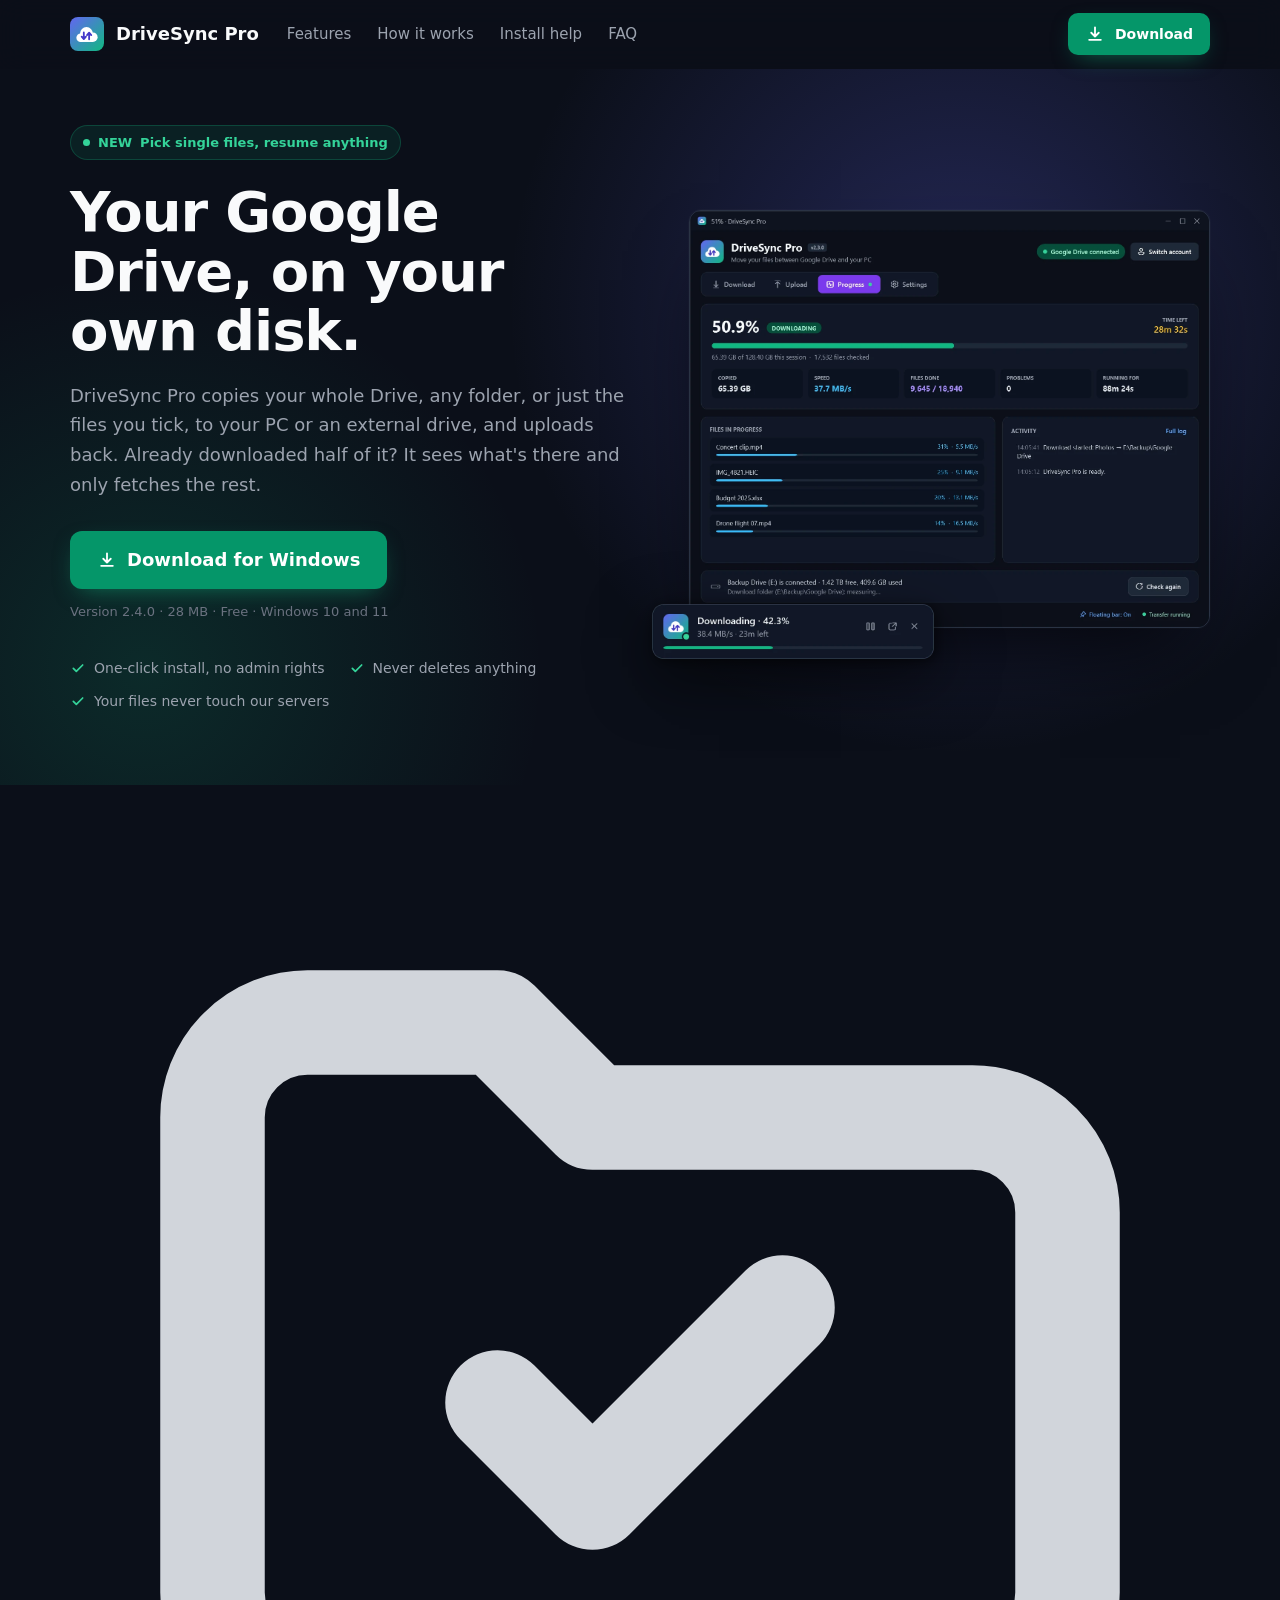
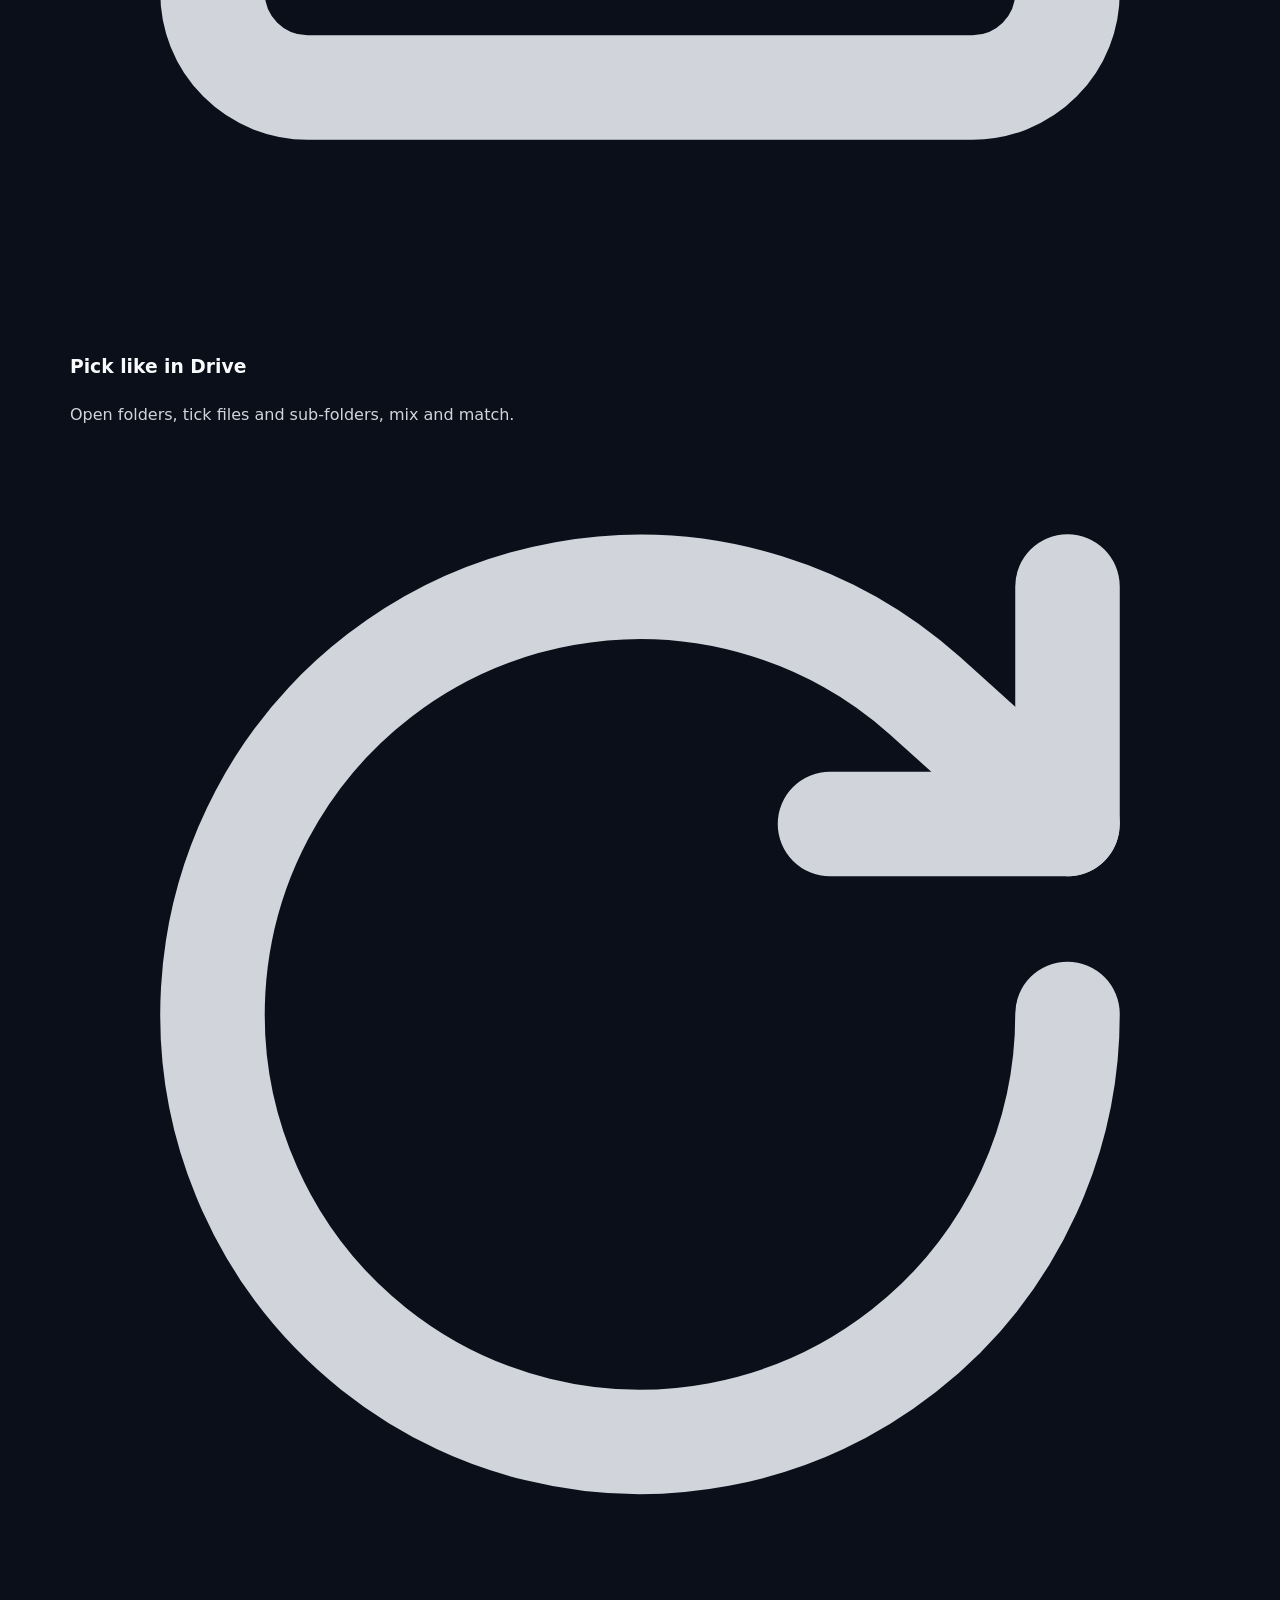
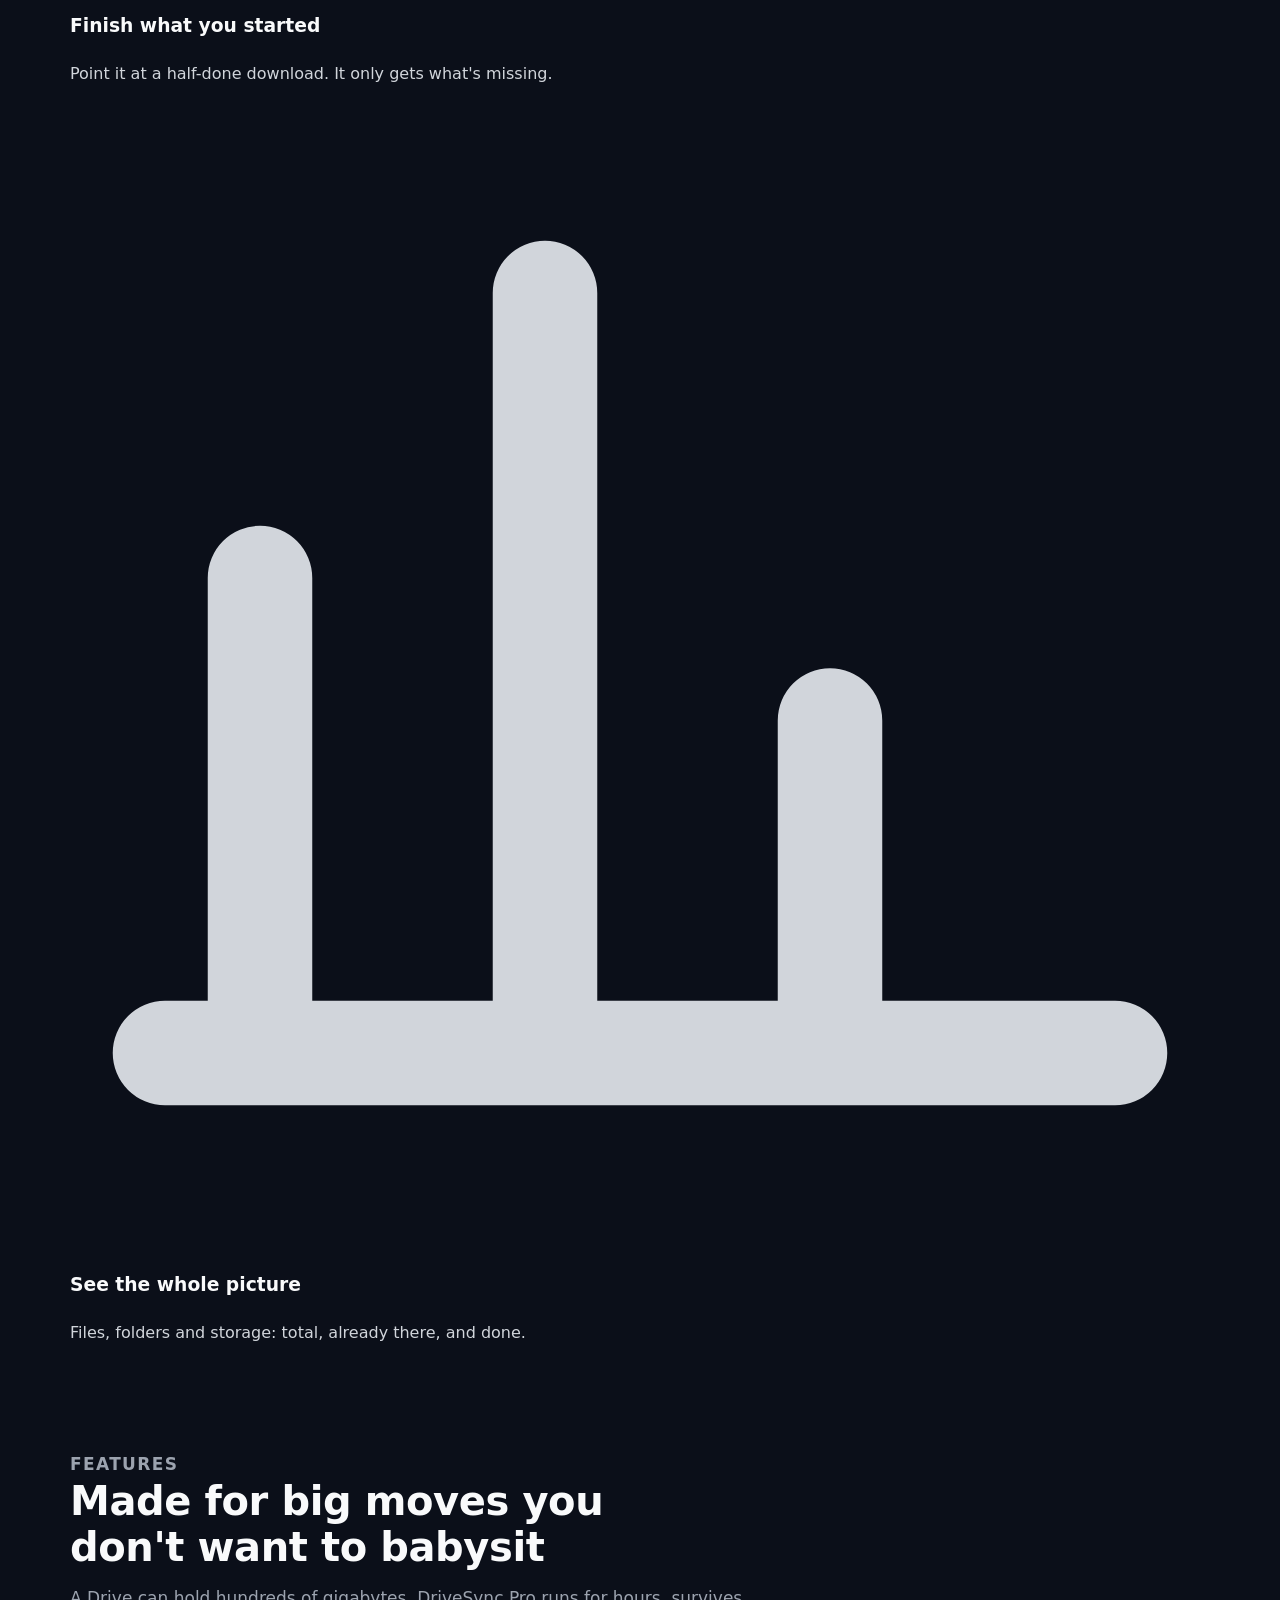
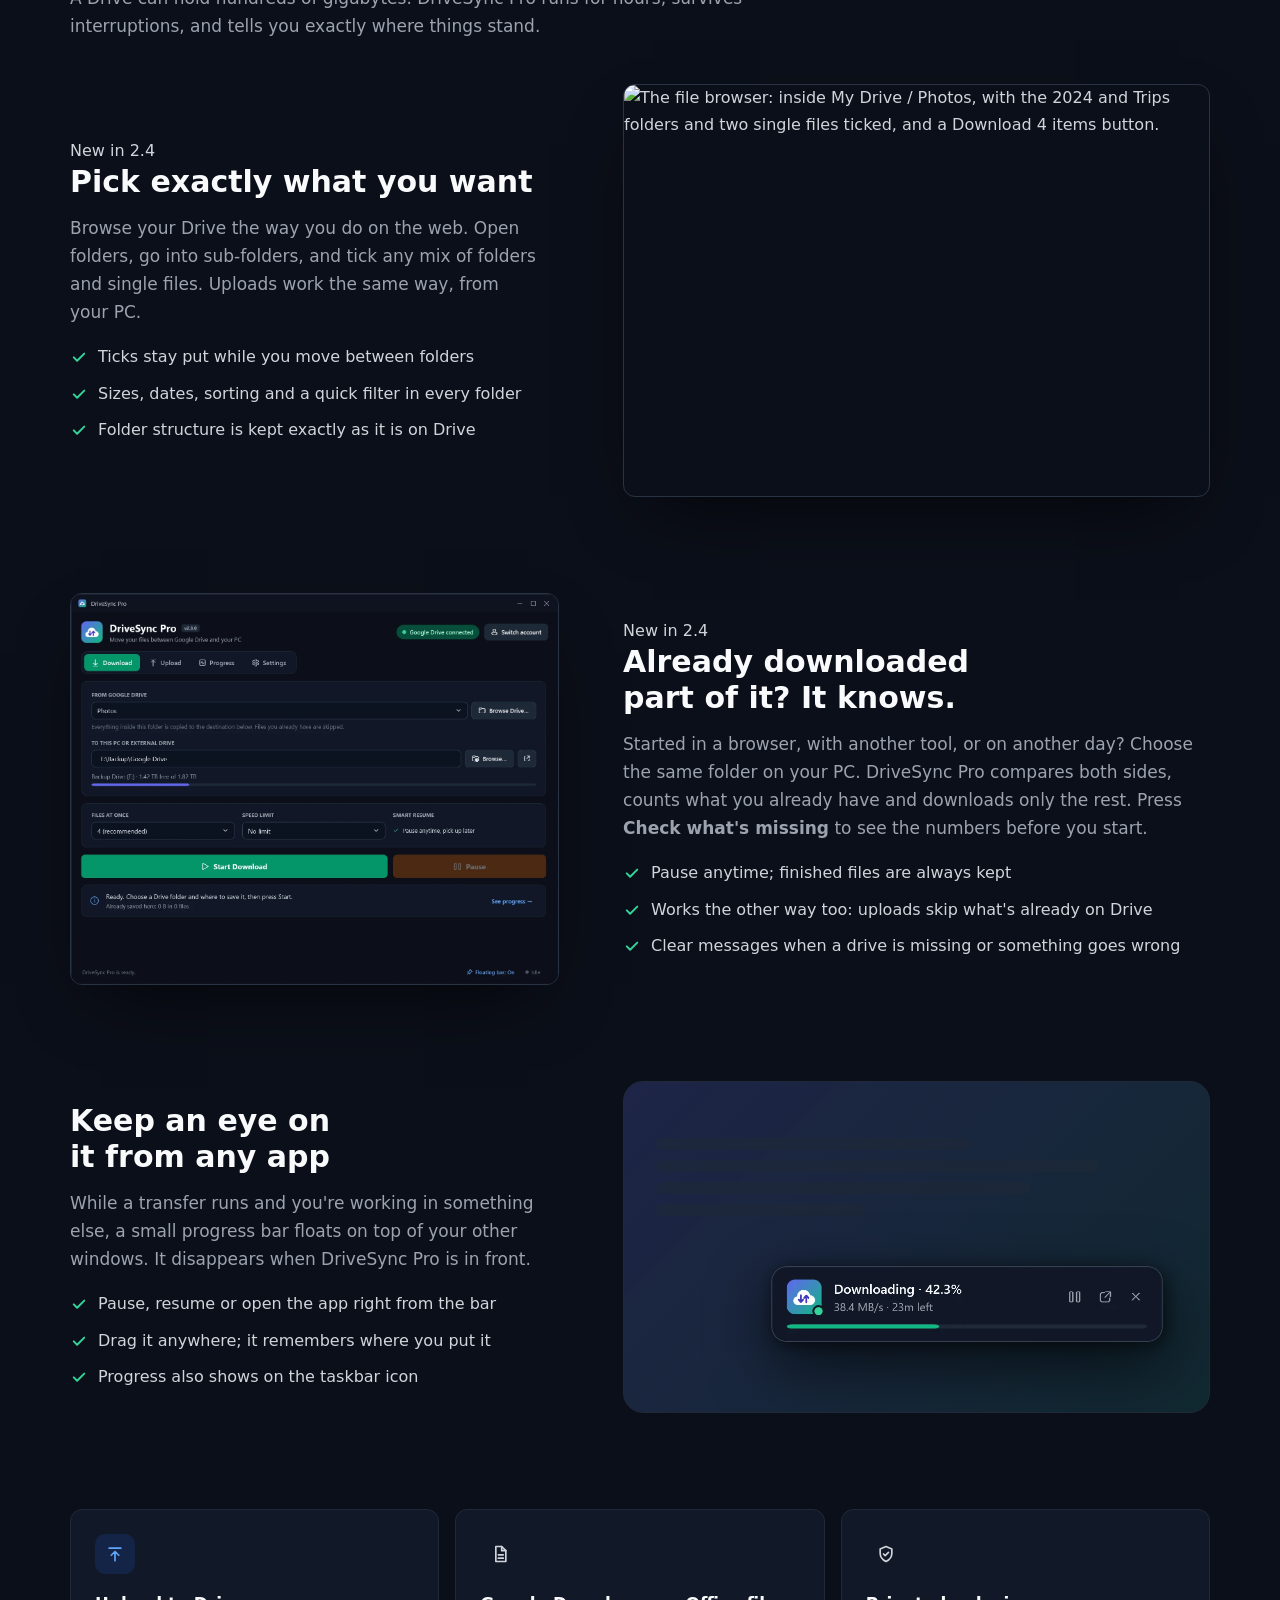
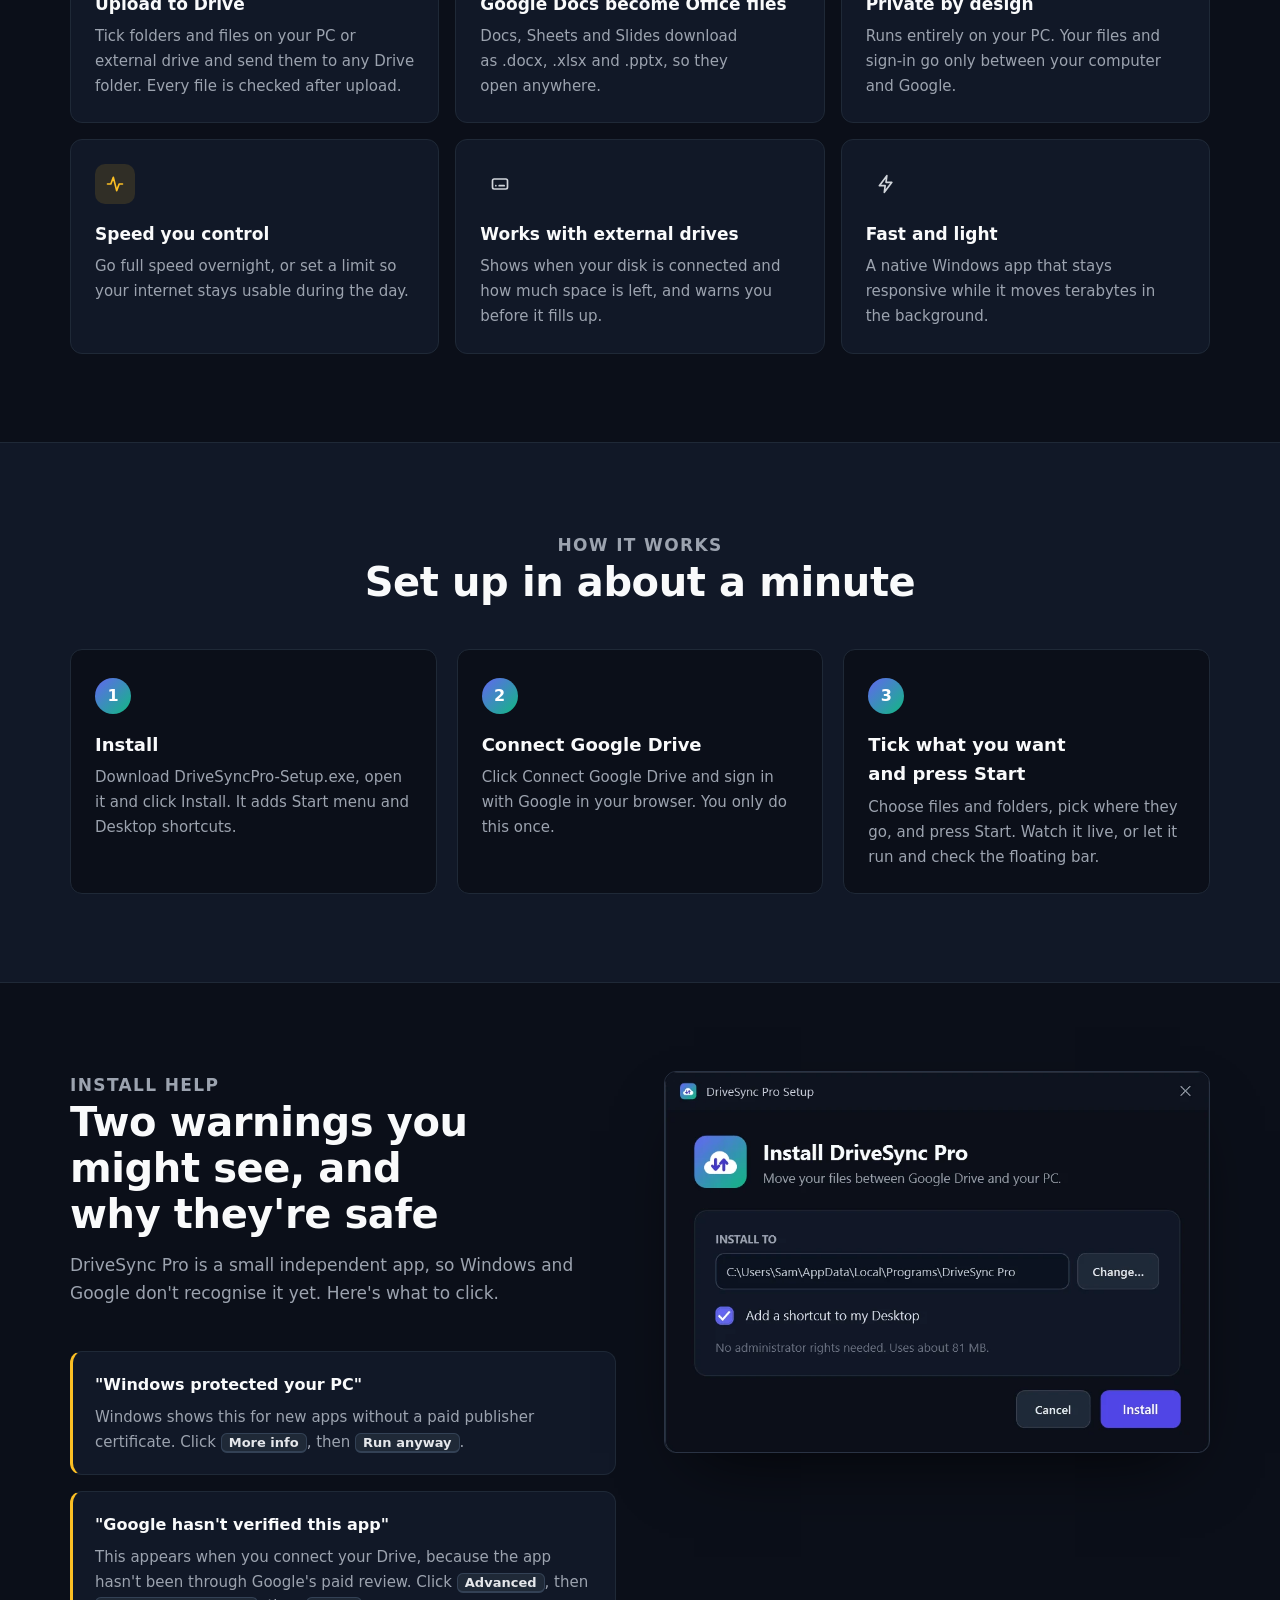
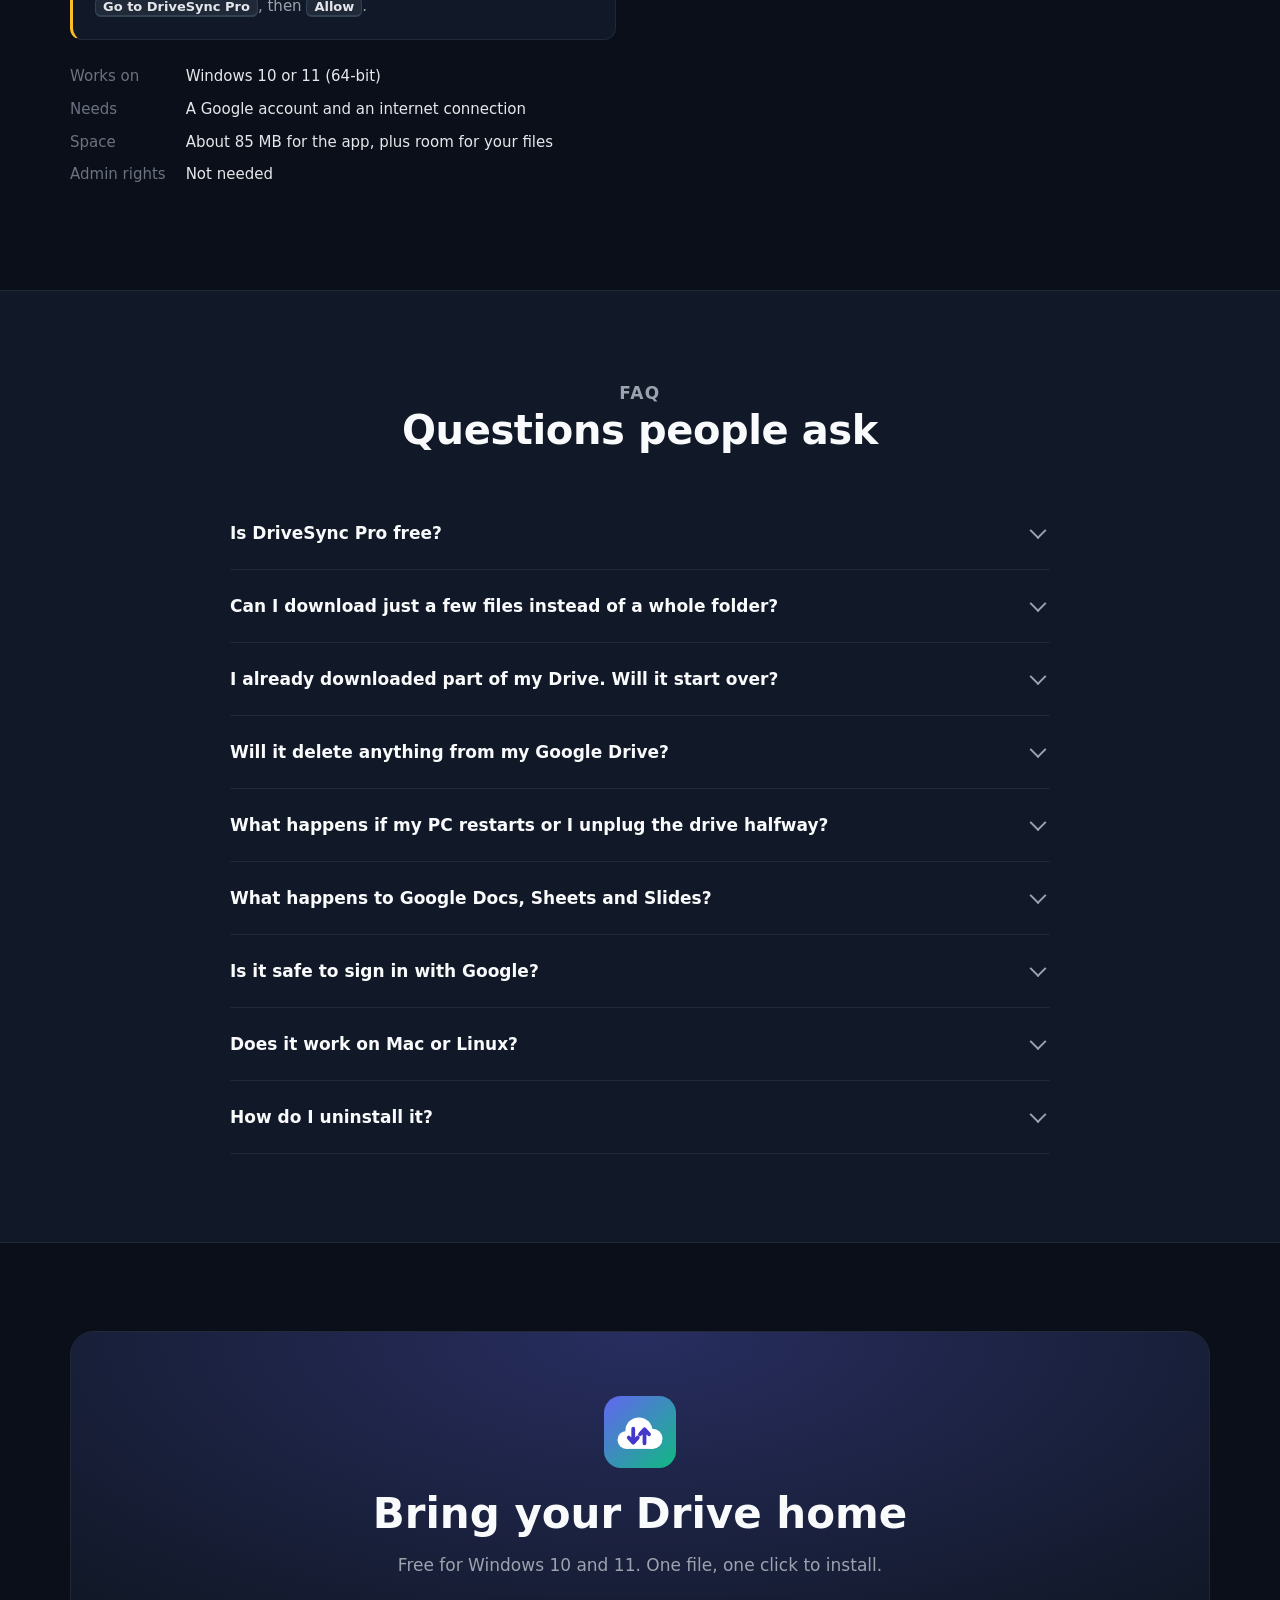
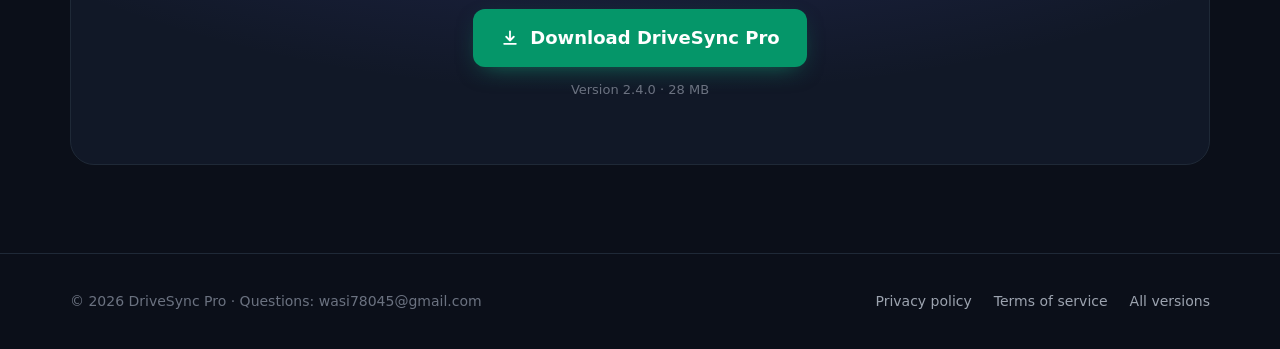
==== commit b5a30962: "Update index.html" ====
--- a/index.html
+++ b/index.html
@@ -4,13 +4,13 @@
 <meta charset="utf-8">
 <meta name="viewport" content="width=device-width, initial-scale=1, viewport-fit=cover">
 <title>DriveSync Pro: copy your Google Drive to your PC</title>
-<meta name="description" content="Free Windows app that copies your whole Google Drive, or any folder, to your PC or external hard drive, and uploads folders back. Pause anytime and pick up where you left off.">
-<meta name="theme-color" content="#0B0F19">
+<meta name="description" content="Free Windows app that copies your Google Drive, any folder or just the files you pick, to your PC or external hard drive, and uploads back. It finds what you already have and only fetches the rest.">
+<meta name="theme-color" content="#0D0E10">
 <link rel="icon" href="media/logo.svg" type="image/svg+xml">
 <link rel="apple-touch-icon" href="media/logo-512.png">
 <meta property="og:title" content="DriveSync Pro">
-<meta property="og:description" content="Your whole Google Drive, on your own hard drive. Free for Windows 10 and 11.">
-<meta property="og:image" content="https://wasiulbahar.github.io/drivesync/media/demo-poster.jpg">
+<meta property="og:description" content="Your Google Drive, on your own disk. Pick files like in Drive, resume anything, see the whole picture. Free for Windows 10 and 11.">
+<meta property="og:image" content="https://wasiulbahar.github.io/drivesync/media/og.jpg">
 <meta property="og:url" content="https://wasiulbahar.github.io/drivesync/">
 <meta name="twitter:card" content="summary_large_image">
 <link rel="stylesheet" href="style.css">
@@ -19,7 +19,7 @@
 
 <header class="site-header" id="top">
   <div class="container">
-    <a class="brand" href="#top"><img src="media/logo.svg" alt="" width="34" height="34">DriveSync Pro</a>
+    <a class="brand" href="#top"><img src="media/logo.svg" alt="" width="32" height="32">DriveSync Pro</a>
     <nav class="site-nav" aria-label="Sections">
       <a href="#features">Features</a>
       <a href="#how">How it works</a>
@@ -27,7 +27,7 @@
       <a href="#faq">FAQ</a>
     </nav>
     <a class="btn btn-primary btn-sm" href="https://github.com/wasiulbahar/drivesync/releases/latest/download/DriveSyncPro-Setup.exe">
-      <svg viewBox="0 0 24 24" fill="none" stroke="currentColor" stroke-width="2" stroke-linecap="round" stroke-linejoin="round" aria-hidden="true"><path d="M12 4v11m0 0-4.5-4.5M12 15l4.5-4.5M5 19h14"/></svg>Download
+      <svg viewBox="0 0 24 24" fill="none" stroke="currentColor" stroke-width="2.2" stroke-linecap="round" stroke-linejoin="round" aria-hidden="true"><path d="M12 4v11m0 0-4.5-4.5M12 15l4.5-4.5M5 19h14"/></svg>Download
     </a>
   </div>
 </header>
@@ -37,49 +37,49 @@
   <section class="hero">
     <div class="container">
       <div>
-        <span class="eyebrow">Free for Windows 10 &amp; 11</span>
-        <h1>Your whole Google Drive, <span class="grad">on your own hard drive.</span></h1>
-        <p class="lead">DriveSync Pro copies any Google Drive folder, or your entire Drive, to your PC or an external disk. It uploads folders back too. Press Start, walk away, and pause anytime: it picks up where it left off.</p>
+        <span class="eyebrow"><b>NEW</b>Pick single files, resume anything</span>
+        <h1>Your Google Drive, <span class="mark">on your own disk.</span></h1>
+        <p class="lead">DriveSync Pro copies your whole Drive, any folder, or just the files you tick, to your PC or an external drive, and uploads back. Already downloaded half of it? It sees what's there and only fetches the rest.</p>
         <div class="cta-row">
           <div>
             <a class="btn btn-primary btn-lg" href="https://github.com/wasiulbahar/drivesync/releases/latest/download/DriveSyncPro-Setup.exe">
-              <svg viewBox="0 0 24 24" fill="none" stroke="currentColor" stroke-width="2" stroke-linecap="round" stroke-linejoin="round" aria-hidden="true"><path d="M12 4v11m0 0-4.5-4.5M12 15l4.5-4.5M5 19h14"/></svg>Download for Windows
+              <svg viewBox="0 0 24 24" fill="none" stroke="currentColor" stroke-width="2.2" stroke-linecap="round" stroke-linejoin="round" aria-hidden="true"><path d="M12 4v11m0 0-4.5-4.5M12 15l4.5-4.5M5 19h14"/></svg>Download for Windows
             </a>
-            <span class="dl-meta">Version 2.3.0 &middot; 28 MB &middot; DriveSyncPro-Setup.exe</span>
+            <span class="dl-meta">Version 2.4.0 &middot; 28 MB &middot; Free &middot; Windows 10 and 11</span>
           </div>
-          <a class="watch-link" href="#demo">
-            <svg viewBox="0 0 24 24" fill="none" aria-hidden="true"><circle cx="12" cy="12" r="10" stroke="currentColor" stroke-width="1.6"/><path d="M10 8.5v7l6-3.5-6-3.5Z" fill="currentColor"/></svg>Watch the 25-second demo
-          </a>
         </div>
         <ul class="trust">
-          <li><svg viewBox="0 0 24 24" fill="none" stroke="currentColor" stroke-width="2.4" stroke-linecap="round" stroke-linejoin="round" aria-hidden="true"><path d="m5 12.5 4.5 4.5L19 7.5"/></svg>One-click install, no admin rights</li>
-          <li><svg viewBox="0 0 24 24" fill="none" stroke="currentColor" stroke-width="2.4" stroke-linecap="round" stroke-linejoin="round" aria-hidden="true"><path d="m5 12.5 4.5 4.5L19 7.5"/></svg>Skips files you already have</li>
-          <li><svg viewBox="0 0 24 24" fill="none" stroke="currentColor" stroke-width="2.4" stroke-linecap="round" stroke-linejoin="round" aria-hidden="true"><path d="m5 12.5 4.5 4.5L19 7.5"/></svg>Your files never touch our servers</li>
+          <li><svg viewBox="0 0 24 24" fill="none" stroke="currentColor" stroke-width="2.6" stroke-linecap="round" stroke-linejoin="round" aria-hidden="true"><path d="m5 12.5 4.5 4.5L19 7.5"/></svg>One-click install, no admin rights</li>
+          <li><svg viewBox="0 0 24 24" fill="none" stroke="currentColor" stroke-width="2.6" stroke-linecap="round" stroke-linejoin="round" aria-hidden="true"><path d="m5 12.5 4.5 4.5L19 7.5"/></svg>Never deletes anything</li>
+          <li><svg viewBox="0 0 24 24" fill="none" stroke="currentColor" stroke-width="2.6" stroke-linecap="round" stroke-linejoin="round" aria-hidden="true"><path d="m5 12.5 4.5 4.5L19 7.5"/></svg>Your files never touch our servers</li>
         </ul>
       </div>
       <div class="hero-shot">
-        <img class="app" src="media/app-progress.webp" width="1399" height="1119" alt="DriveSync Pro's Progress tab: 50.9% done, 37.7 MB/s, 9,645 of 18,940 files copied, 28 minutes left, with four files downloading.">
-        <img class="mini" src="media/mini-bar.webp" width="820" height="204" alt="The floating progress bar: Downloading 42.3%, 38.4 MB/s, 23 minutes left.">
-      </div>
-    </div>
-  </section>
-
-  <!-- DEMO -->
-  <section class="demo" id="demo">
-    <div class="container">
-      <div class="section-head center">
-        <p class="kicker">See it in action</p>
-        <h2>From Google Drive to your disk in three clicks</h2>
-        <p>Pick a folder, press Start, and watch every file arrive.</p>
-      </div>
-      <div class="video-frame">
-        <video controls playsinline preload="metadata" poster="media/demo-poster.jpg" width="1920" height="1080">
-          <source src="media/demo.mp4" type="video/mp4">
-          Your browser can't play this video. <a href="media/demo.mp4">Download the demo (5 MB)</a>.
-        </video>
-      </div>
-    </div>
-  </section>
+        <img class="app" src="media/app-progress.webp" width="2080" height="1720" alt="DriveSync Pro's Progress tab: 62% overall, 31.4 MB/s, with overall files, folders and storage counted for the whole selection.">
+        <img class="mini" src="media/mini-bar.webp" width="820" height="204" alt="The floating progress bar: Downloading 62.4%, 31.4 MB/s, 41 minutes left.">
+      </div>
+    </div>
+  </section>
+
+  <!-- WHAT'S NEW -->
+  <div class="new-strip">
+    <div class="container">
+      <div>
+        <div class="item">
+          <span class="num"><svg viewBox="0 0 24 24" fill="none" stroke="currentColor" stroke-width="2.2" stroke-linecap="round" stroke-linejoin="round" aria-hidden="true"><path d="M3 7a2 2 0 0 1 2-2h4l2 2h8a2 2 0 0 1 2 2v8a2 2 0 0 1-2 2H5a2 2 0 0 1-2-2z"/><path d="m9 13 2 2 4-4"/></svg></span>
+          <div><h3>Pick like in Drive</h3><p>Open folders, tick files and sub-folders, mix and match.</p></div>
+        </div>
+        <div class="item">
+          <span class="num"><svg viewBox="0 0 24 24" fill="none" stroke="currentColor" stroke-width="2.2" stroke-linecap="round" stroke-linejoin="round" aria-hidden="true"><path d="M21 12a9 9 0 1 1-3-6.7L21 8"/><path d="M21 3v5h-5"/></svg></span>
+          <div><h3>Finish what you started</h3><p>Point it at a half-done download. It only gets what's missing.</p></div>
+        </div>
+        <div class="item">
+          <span class="num"><svg viewBox="0 0 24 24" fill="none" stroke="currentColor" stroke-width="2.2" stroke-linecap="round" stroke-linejoin="round" aria-hidden="true"><path d="M4 20V10M10 20V4M16 20v-7M22 20H2"/></svg></span>
+          <div><h3>See the whole picture</h3><p>Files, folders and storage: total, already there, and done.</p></div>
+        </div>
+      </div>
+    </div>
+  </div>
 
   <!-- FEATURES -->
   <section id="features">
@@ -87,33 +87,35 @@
       <div class="section-head">
         <p class="kicker">Features</p>
         <h2>Made for big moves you don't want to babysit</h2>
-        <p>A whole Drive can be hundreds of gigabytes. DriveSync Pro is built to run for hours, survive interruptions and tell you exactly what's happening.</p>
+        <p>A Drive can hold hundreds of gigabytes. DriveSync Pro runs for hours, survives interruptions, and tells you exactly where things stand.</p>
       </div>
 
       <div class="feature-row">
         <div class="feature-copy">
-          <h3>Download a folder, or everything</h3>
-          <p>Choose any folder in your Drive with the built-in folder browser, or take the whole thing. Save it to your PC, a USB disk or a big external drive.</p>
+          <span class="tag">New in 2.4</span>
+          <h3>Pick exactly what you want</h3>
+          <p>Browse your Drive the way you do on the web. Open folders, go into sub-folders, and tick any mix of folders and single files. Uploads work the same way, from your PC.</p>
           <ul class="ticks">
-            <li><svg viewBox="0 0 24 24" fill="none" stroke="currentColor" stroke-width="2.4" stroke-linecap="round" stroke-linejoin="round" aria-hidden="true"><path d="m5 12.5 4.5 4.5L19 7.5"/></svg>Shows free space on the destination drive before you start</li>
-            <li><svg viewBox="0 0 24 24" fill="none" stroke="currentColor" stroke-width="2.4" stroke-linecap="round" stroke-linejoin="round" aria-hidden="true"><path d="m5 12.5 4.5 4.5L19 7.5"/></svg>Keeps your folder structure exactly as it is on Drive</li>
-            <li><svg viewBox="0 0 24 24" fill="none" stroke="currentColor" stroke-width="2.4" stroke-linecap="round" stroke-linejoin="round" aria-hidden="true"><path d="m5 12.5 4.5 4.5L19 7.5"/></svg>Copies 2 to 16 files at once, with an optional speed limit</li>
+            <li><svg viewBox="0 0 24 24" fill="none" stroke="currentColor" stroke-width="2.6" stroke-linecap="round" stroke-linejoin="round" aria-hidden="true"><path d="m5 12.5 4.5 4.5L19 7.5"/></svg>Ticks stay put while you move between folders</li>
+            <li><svg viewBox="0 0 24 24" fill="none" stroke="currentColor" stroke-width="2.6" stroke-linecap="round" stroke-linejoin="round" aria-hidden="true"><path d="m5 12.5 4.5 4.5L19 7.5"/></svg>Sizes, dates, sorting and a quick filter in every folder</li>
+            <li><svg viewBox="0 0 24 24" fill="none" stroke="currentColor" stroke-width="2.6" stroke-linecap="round" stroke-linejoin="round" aria-hidden="true"><path d="m5 12.5 4.5 4.5L19 7.5"/></svg>Folder structure is kept exactly as it is on Drive</li>
           </ul>
         </div>
-        <img class="shot" src="media/app-download.webp" width="1399" height="1119" loading="lazy" alt="The Download tab: Photos from Google Drive going to E:\Backup\Google Drive, with a Start Download button.">
+        <img class="shot" src="media/app-browser.webp" width="1880" height="1320" loading="lazy" alt="The file browser: inside My Drive / Photos, with the 2024 and Trips folders and two single files ticked, and a Download 4 items button.">
       </div>
 
       <div class="feature-row flip">
         <div class="feature-copy">
-          <h3>Pause anytime. It picks up where it left off.</h3>
-          <p>Close the app, unplug the drive or restart your PC. Next time you press Start, files you already have are skipped and the copy carries on.</p>
+          <span class="tag">New in 2.4</span>
+          <h3>Already downloaded part of it? It knows.</h3>
+          <p>Started in a browser, with another tool, or on another day? Choose the same folder on your PC. DriveSync Pro compares both sides, counts what you already have and downloads only the rest. Press <strong>Check what's missing</strong> to see the numbers before you start.</p>
           <ul class="ticks">
-            <li><svg viewBox="0 0 24 24" fill="none" stroke="currentColor" stroke-width="2.4" stroke-linecap="round" stroke-linejoin="round" aria-hidden="true"><path d="m5 12.5 4.5 4.5L19 7.5"/></svg>Finished files are always kept</li>
-            <li><svg viewBox="0 0 24 24" fill="none" stroke="currentColor" stroke-width="2.4" stroke-linecap="round" stroke-linejoin="round" aria-hidden="true"><path d="m5 12.5 4.5 4.5L19 7.5"/></svg>Live speed, files done and time left, also on the taskbar icon</li>
-            <li><svg viewBox="0 0 24 24" fill="none" stroke="currentColor" stroke-width="2.4" stroke-linecap="round" stroke-linejoin="round" aria-hidden="true"><path d="m5 12.5 4.5 4.5L19 7.5"/></svg>Clear messages when a drive is missing or something goes wrong</li>
+            <li><svg viewBox="0 0 24 24" fill="none" stroke="currentColor" stroke-width="2.6" stroke-linecap="round" stroke-linejoin="round" aria-hidden="true"><path d="m5 12.5 4.5 4.5L19 7.5"/></svg>Pause anytime; finished files are always kept</li>
+            <li><svg viewBox="0 0 24 24" fill="none" stroke="currentColor" stroke-width="2.6" stroke-linecap="round" stroke-linejoin="round" aria-hidden="true"><path d="m5 12.5 4.5 4.5L19 7.5"/></svg>Works the other way too: uploads skip what's already on Drive</li>
+            <li><svg viewBox="0 0 24 24" fill="none" stroke="currentColor" stroke-width="2.6" stroke-linecap="round" stroke-linejoin="round" aria-hidden="true"><path d="m5 12.5 4.5 4.5L19 7.5"/></svg>Clear messages when a drive is missing or something goes wrong</li>
           </ul>
         </div>
-        <img class="shot" src="media/app-paused.webp" width="1399" height="1119" loading="lazy" alt="The Download tab after pausing: Paused. Finished files are saved, press Start to continue.">
+        <img class="shot" src="media/app-download.webp" width="2080" height="1720" loading="lazy" alt="The Download tab: 2 folders and 1 file from My Drive / Photos going to E:\Backup\Google Drive, with Start Download and Check what's missing buttons.">
       </div>
 
       <div class="feature-row">
@@ -121,30 +123,30 @@
           <h3>Keep an eye on it from any app</h3>
           <p>While a transfer runs and you're working in something else, a small progress bar floats on top of your other windows. It disappears when DriveSync Pro is in front.</p>
           <ul class="ticks">
-            <li><svg viewBox="0 0 24 24" fill="none" stroke="currentColor" stroke-width="2.4" stroke-linecap="round" stroke-linejoin="round" aria-hidden="true"><path d="m5 12.5 4.5 4.5L19 7.5"/></svg>Pause, resume or open the app right from the bar</li>
-            <li><svg viewBox="0 0 24 24" fill="none" stroke="currentColor" stroke-width="2.4" stroke-linecap="round" stroke-linejoin="round" aria-hidden="true"><path d="m5 12.5 4.5 4.5L19 7.5"/></svg>Drag it anywhere; it remembers where you put it</li>
-            <li><svg viewBox="0 0 24 24" fill="none" stroke="currentColor" stroke-width="2.4" stroke-linecap="round" stroke-linejoin="round" aria-hidden="true"><path d="m5 12.5 4.5 4.5L19 7.5"/></svg>Switch it on or off with one click</li>
+            <li><svg viewBox="0 0 24 24" fill="none" stroke="currentColor" stroke-width="2.6" stroke-linecap="round" stroke-linejoin="round" aria-hidden="true"><path d="m5 12.5 4.5 4.5L19 7.5"/></svg>Pause, resume or open the app right from the bar</li>
+            <li><svg viewBox="0 0 24 24" fill="none" stroke="currentColor" stroke-width="2.6" stroke-linecap="round" stroke-linejoin="round" aria-hidden="true"><path d="m5 12.5 4.5 4.5L19 7.5"/></svg>Drag it anywhere; it remembers where you put it</li>
+            <li><svg viewBox="0 0 24 24" fill="none" stroke="currentColor" stroke-width="2.6" stroke-linecap="round" stroke-linejoin="round" aria-hidden="true"><path d="m5 12.5 4.5 4.5L19 7.5"/></svg>Progress also shows on the taskbar icon</li>
           </ul>
         </div>
-        <div class="mini-stage" aria-hidden="false">
+        <div class="mini-stage">
           <div class="fake-app" aria-hidden="true"><span></span><span></span><span></span><span></span></div>
-          <img src="media/mini-bar.webp" width="820" height="204" loading="lazy" alt="Floating progress bar showing Downloading 42.3%, 38.4 MB/s, 23 minutes left, with pause, open and close buttons.">
+          <img src="media/mini-bar.webp" width="820" height="204" loading="lazy" alt="Floating progress bar showing Downloading 62.4%, 31.4 MB/s, 41 minutes left, with pause, open and close buttons.">
         </div>
       </div>
 
       <div class="grid-3">
         <div class="card">
           <div class="ico blue"><svg viewBox="0 0 24 24" fill="none" stroke="currentColor" stroke-width="2" stroke-linecap="round" stroke-linejoin="round" aria-hidden="true"><path d="M12 20V9m0 0-4.5 4.5M12 9l4.5 4.5M5 5h14"/></svg></div>
-          <h3>Upload folders to Drive</h3>
-          <p>Send a folder from your PC or external drive to Google Drive. Every file is checked after upload.</p>
-        </div>
-        <div class="card">
-          <div class="ico indigo"><svg viewBox="0 0 24 24" fill="none" stroke="currentColor" stroke-width="2" stroke-linecap="round" stroke-linejoin="round" aria-hidden="true"><path d="M7 3h7l5 5v13H7z"/><path d="M14 3v5h5M10 13h6M10 17h6"/></svg></div>
+          <h3>Upload to Drive</h3>
+          <p>Tick folders and files on your PC or external drive and send them to any Drive folder. Every file is checked after upload.</p>
+        </div>
+        <div class="card">
+          <div class="ico signal"><svg viewBox="0 0 24 24" fill="none" stroke="currentColor" stroke-width="2" stroke-linecap="round" stroke-linejoin="round" aria-hidden="true"><path d="M7 3h7l5 5v13H7z"/><path d="M14 3v5h5M10 13h6M10 17h6"/></svg></div>
           <h3>Google Docs become Office files</h3>
           <p>Docs, Sheets and Slides download as .docx, .xlsx and .pptx, so they open anywhere.</p>
         </div>
         <div class="card">
-          <div class="ico mint"><svg viewBox="0 0 24 24" fill="none" stroke="currentColor" stroke-width="2" stroke-linecap="round" stroke-linejoin="round" aria-hidden="true"><path d="M12 3 5 6v5c0 4.5 3 8 7 10 4-2 7-5.5 7-10V6z"/><path d="m9 12 2 2 4-4"/></svg></div>
+          <div class="ico"><svg viewBox="0 0 24 24" fill="none" stroke="currentColor" stroke-width="2" stroke-linecap="round" stroke-linejoin="round" aria-hidden="true"><path d="M12 3 5 6v5c0 4.5 3 8 7 10 4-2 7-5.5 7-10V6z"/><path d="m9 12 2 2 4-4"/></svg></div>
           <h3>Private by design</h3>
           <p>Runs entirely on your PC. Your files and sign-in go only between your computer and Google.</p>
         </div>
@@ -154,14 +156,14 @@
           <p>Go full speed overnight, or set a limit so your internet stays usable during the day.</p>
         </div>
         <div class="card">
-          <div class="ico blue"><svg viewBox="0 0 24 24" fill="none" stroke="currentColor" stroke-width="2" stroke-linecap="round" stroke-linejoin="round" aria-hidden="true"><rect x="3" y="6" width="18" height="12" rx="2"/><path d="M7 14h.01M11 14h6"/></svg></div>
+          <div class="ico"><svg viewBox="0 0 24 24" fill="none" stroke="currentColor" stroke-width="2" stroke-linecap="round" stroke-linejoin="round" aria-hidden="true"><rect x="3" y="6" width="18" height="12" rx="2"/><path d="M7 14h.01M11 14h6"/></svg></div>
           <h3>Works with external drives</h3>
           <p>Shows when your disk is connected and how much space is left, and warns you before it fills up.</p>
         </div>
         <div class="card">
-          <div class="ico indigo"><svg viewBox="0 0 24 24" fill="none" stroke="currentColor" stroke-width="2" stroke-linecap="round" stroke-linejoin="round" aria-hidden="true"><path d="M4 7h16M4 12h10M4 17h7"/><path d="m16 15 2 2 3-4"/></svg></div>
-          <h3>Never deletes anything</h3>
-          <p>DriveSync Pro only copies. It doesn't remove files from your Drive or your PC.</p>
+          <div class="ico signal"><svg viewBox="0 0 24 24" fill="none" stroke="currentColor" stroke-width="2" stroke-linecap="round" stroke-linejoin="round" aria-hidden="true"><path d="M13 2 4 14h7l-1 8 9-12h-7z"/></svg></div>
+          <h3>Fast and light</h3>
+          <p>A native Windows app that stays responsive while it moves terabytes in the background.</p>
         </div>
       </div>
     </div>
@@ -177,7 +179,7 @@
       <ol class="steps">
         <li><h3>Install</h3><p>Download DriveSyncPro-Setup.exe, open it and click Install. It adds Start menu and Desktop shortcuts.</p></li>
         <li><h3>Connect Google Drive</h3><p>Click Connect Google Drive and sign in with Google in your browser. You only do this once.</p></li>
-        <li><h3>Pick a folder and press Start</h3><p>Choose what to copy and where it goes. Watch progress live, or let it run and check the floating bar.</p></li>
+        <li><h3>Tick what you want and press Start</h3><p>Choose files and folders, pick where they go, and press Start. Watch it live, or let it run and check the floating bar.</p></li>
       </ol>
     </div>
   </section>
@@ -208,7 +210,7 @@
           <dt>Admin rights</dt><dd>Not needed</dd>
         </dl>
       </div>
-      <img class="shot" src="media/setup-install.webp" width="863" height="603" loading="lazy" alt="The DriveSync Pro installer: Install to your user folder, with a desktop shortcut option and an Install button.">
+      <img class="shot" src="media/setup-install.webp" width="594" height="402" loading="lazy" alt="The DriveSync Pro installer: Install to your user folder, with a desktop shortcut option and an Install button.">
     </div>
   </section>
 
@@ -221,9 +223,10 @@
       </div>
       <div class="faq">
         <details><summary>Is DriveSync Pro free?</summary><p>Yes. There's no account, subscription or trial. You only need your own Google account.</p></details>
+        <details><summary>Can I download just a few files instead of a whole folder?</summary><p>Yes. Click Choose files &amp; folders, open any folder and tick the files and sub-folders you want, even from different places in your Drive. Uploads work the same way from your PC.</p></details>
+        <details><summary>I already downloaded part of my Drive. Will it start over?</summary><p>No. Choose the folder where those files already are. DriveSync Pro compares it with Drive and only downloads what's missing, even if you used a browser or another tool for the first part. Check what's missing shows you the numbers first.</p></details>
         <details><summary>Will it delete anything from my Google Drive?</summary><p>No. Downloads copy files from Drive to your PC, and uploads copy files from your PC to Drive. Nothing is ever removed on either side.</p></details>
         <details><summary>What happens if my PC restarts or I unplug the drive halfway?</summary><p>Everything that finished copying is kept. Press Start again and DriveSync Pro skips those files and continues. A file that was only partly copied starts again from the beginning.</p></details>
-        <details><summary>Can I copy my entire Google Drive?</summary><p>Yes. Choose "Entire Google Drive" as the source. The app shows how much space is free on your destination drive so you can check it fits first.</p></details>
         <details><summary>What happens to Google Docs, Sheets and Slides?</summary><p>They're saved as Word, Excel and PowerPoint files (.docx, .xlsx, .pptx). You can turn this off in Settings to skip them instead.</p></details>
         <details><summary>Is it safe to sign in with Google?</summary><p>Yes. You sign in on Google's own page, and the sign-in is stored only on your PC. DriveSync Pro has no server, so nobody else sees your files. You can remove its access anytime at myaccount.google.com/permissions.</p></details>
         <details><summary>Does it work on Mac or Linux?</summary><p>Not yet. DriveSync Pro is for Windows 10 and 11.</p></details>
@@ -236,13 +239,13 @@
   <section class="final">
     <div class="container">
       <div class="panel">
-        <img class="logo" src="media/logo.svg" alt="" width="72" height="72">
+        <img class="logo" src="media/logo.svg" alt="" width="68" height="68">
         <h2>Bring your Drive home</h2>
         <p>Free for Windows 10 and 11. One file, one click to install.</p>
         <a class="btn btn-primary btn-lg" href="https://github.com/wasiulbahar/drivesync/releases/latest/download/DriveSyncPro-Setup.exe">
-          <svg viewBox="0 0 24 24" fill="none" stroke="currentColor" stroke-width="2" stroke-linecap="round" stroke-linejoin="round" aria-hidden="true"><path d="M12 4v11m0 0-4.5-4.5M12 15l4.5-4.5M5 19h14"/></svg>Download DriveSync Pro
+          <svg viewBox="0 0 24 24" fill="none" stroke="currentColor" stroke-width="2.2" stroke-linecap="round" stroke-linejoin="round" aria-hidden="true"><path d="M12 4v11m0 0-4.5-4.5M12 15l4.5-4.5M5 19h14"/></svg>Download DriveSync Pro
         </a>
-        <span class="dl-meta">Version 2.3.0 &middot; 28 MB</span>
+        <span class="dl-meta">Version 2.4.0 &middot; 28 MB</span>
       </div>
     </div>
   </section>
--- a/style.css
+++ b/style.css
@@ -1,36 +1,185 @@
-/* DriveSync Pro public pages - brand tokens from branding/tokens.json */
+﻿/* DriveSync Pro website. Brand tokens from branding/tokens.json (dark-only brand). */
 :root {
-  --canvas: #0B0F19; --surface: #111827; --raised: #1F2937; --border: #1F2937;
-  --heading: #F9FAFB; --text: #E5E7EB; --body: #D1D5DB; --secondary: #9CA3AF;
-  --brand: #6366F1; --brand-strong: #4F46E5; --mint: #10B981; --link: #60A5FA;
+  --canvas: #0B0F19; --surface: #111827; --sunken: #0B1220; --raised: #1F2937;
+  --border: #1F2937; --border-strong: #334155;
+  --heading: #F9FAFB; --text: #E5E7EB; --body: #D1D5DB; --secondary: #9CA3AF; --muted: #6B7280;
+  --brand: #6366F1; --brand-strong: #4F46E5; --brand-ink: #4338CA; --brand-tint: #A5B4FC;
+  --mint: #10B981; --download: #059669; --upload: #2563EB; --warning: #FBBF24; --link: #60A5FA; --success: #34D399;
+  --radius-sm: 8px; --radius: 12px; --radius-lg: 20px;
+  --font: "Segoe UI Variable Text", "Segoe UI", system-ui, -apple-system, "Helvetica Neue", Arial, sans-serif;
+  --font-display: "Segoe UI Variable Display", "Segoe UI", system-ui, -apple-system, "Helvetica Neue", Arial, sans-serif;
   color-scheme: dark;
 }
 * { box-sizing: border-box; }
-html { background: var(--canvas); }
-body {
-  margin: 0; background: var(--canvas); color: var(--body);
-  font: 16px/1.65 "Segoe UI", system-ui, -apple-system, "Helvetica Neue", Arial, sans-serif;
+html { background: var(--canvas); scroll-behavior: smooth; scroll-padding-top: 84px; }
+@media (prefers-reduced-motion: reduce) { html { scroll-behavior: auto; } *, *::before, *::after { transition: none !important; animation: none !important; } }
+body { margin: 0; background: var(--canvas); color: var(--body); font: 16px/1.65 var(--font); -webkit-font-smoothing: antialiased; }
+img, video { max-width: 100%; height: auto; display: block; }
+a { color: var(--link); }
+a:focus-visible, button:focus-visible, summary:focus-visible { outline: 2px solid var(--brand-tint); outline-offset: 3px; border-radius: 6px; }
+code { background: var(--raised); padding: 1px 6px; border-radius: 6px; font-size: .9em; }
+h1, h2, h3 { color: var(--heading); text-wrap: balance; }
+p, li { text-wrap: pretty; }
+
+/* ---------- legal pages (privacy, terms) ---------- */
+.wrap { max-width: 760px; margin: 0 auto; padding: 32px max(20px, env(safe-area-inset-right)) 64px max(20px, env(safe-area-inset-left)); }
+.wrap > header { display: flex; align-items: center; gap: 14px; margin-bottom: 40px; flex-wrap: wrap; }
+.wrap > header a { display: flex; align-items: center; gap: 14px; color: var(--heading); text-decoration: none; }
+.wrap > header svg { width: 44px; height: 44px; flex: none; }
+.wrap > header .name { font-size: 21px; font-weight: 700; }
+.wrap > header nav { margin-left: auto; display: flex; gap: 18px; flex-wrap: wrap; font-size: 14px; }
+.wrap > header nav a { color: var(--secondary); }
+.wrap > header nav a:hover, .wrap > header nav a[aria-current] { color: var(--heading); }
+.wrap h1 { font-size: 34px; line-height: 1.2; margin: 0 0 12px; }
+.wrap h2 { font-size: 20px; margin: 36px 0 8px; }
+.wrap p, .wrap li { max-width: 68ch; }
+.updated { color: var(--secondary); font-size: 14px; }
+
+/* ---------- landing page ---------- */
+.container { width: 100%; max-width: 1180px; margin: 0 auto; padding-left: max(20px, env(safe-area-inset-left)); padding-right: max(20px, env(safe-area-inset-right)); }
+
+.site-header { position: sticky; top: env(safe-area-inset-top, 0px); z-index: 20; background: rgba(11, 15, 25, .82); backdrop-filter: blur(14px); -webkit-backdrop-filter: blur(14px); border-bottom: 1px solid transparent; transition: border-color .2s; }
+.site-header.scrolled { border-bottom-color: var(--border); }
+.site-header .container { display: flex; align-items: center; gap: 28px; height: 68px; }
+.brand { display: flex; align-items: center; gap: 12px; color: var(--heading); text-decoration: none; font-weight: 700; font-size: 18px; flex: none; }
+.brand img { width: 34px; height: 34px; }
+.site-nav { display: flex; gap: 26px; font-size: 15px; }
+.site-nav a { color: var(--secondary); text-decoration: none; }
+.site-nav a:hover { color: var(--heading); }
+.site-header .btn { margin-left: auto; }
+
+.btn { display: inline-flex; align-items: center; gap: 10px; justify-content: center; border-radius: 10px; font: 600 15px/1 var(--font); text-decoration: none; cursor: pointer; border: 1px solid transparent; transition: transform .15s ease, background-color .15s ease, box-shadow .15s ease; }
+.btn:active { transform: scale(.98); }
+.btn-sm { padding: 10px 16px; font-size: 14px; }
+.btn-primary { background: var(--download); color: #fff; box-shadow: 0 8px 24px -10px rgba(16, 185, 129, .6); }
+.btn-primary:hover { background: #047857; }
+.btn-lg { padding: 18px 26px; font-size: 18px; border-radius: 12px; }
+.btn-ghost { background: var(--raised); color: var(--text); border-color: var(--border-strong); }
+.btn-ghost:hover { background: #273244; }
+.btn svg { width: 20px; height: 20px; flex: none; }
+
+/* hero */
+.hero { position: relative; padding: 56px 0 72px; overflow: hidden; }
+.hero::before { content: ""; position: absolute; inset: -30% -10% auto auto; width: 900px; height: 900px; background: radial-gradient(closest-side, rgba(99, 102, 241, .28), transparent); pointer-events: none; }
+.hero::after { content: ""; position: absolute; inset: auto auto -40% -20%; width: 800px; height: 800px; background: radial-gradient(closest-side, rgba(16, 185, 129, .16), transparent); pointer-events: none; }
+.hero .container { position: relative; z-index: 1; display: grid; grid-template-columns: minmax(0, 1.08fr) minmax(0, 1fr); gap: 56px; align-items: center; }
+.eyebrow { display: inline-flex; align-items: center; gap: 8px; font-size: 13px; font-weight: 600; color: var(--success); background: rgba(16, 185, 129, .1); border: 1px solid rgba(16, 185, 129, .25); padding: 6px 12px; border-radius: 999px; margin-bottom: 22px; }
+.eyebrow::before { content: ""; width: 7px; height: 7px; border-radius: 50%; background: var(--success); }
+.hero h1 { font: 700 clamp(36px, 4.4vw, 56px)/1.06 var(--font-display); letter-spacing: -.02em; margin: 0 0 20px; }
+.hero h1 .grad { background: linear-gradient(100deg, #8B8CF8, #34D399); -webkit-background-clip: text; background-clip: text; color: transparent; }
+.hero .lead { font-size: 18px; color: var(--secondary); max-width: 34em; margin: 0 0 32px; }
+.cta-row { display: flex; flex-wrap: wrap; align-items: center; gap: 14px 18px; }
+.dl-meta { display: block; font-size: 13px; color: var(--muted); margin-top: 12px; font-variant-numeric: tabular-nums; }
+.watch-link { color: var(--text); text-decoration: none; font-weight: 600; font-size: 15px; display: inline-flex; align-items: center; gap: 8px; padding: 10px 4px; }
+.watch-link:hover { color: #fff; }
+.watch-link svg { width: 22px; height: 22px; }
+.trust { list-style: none; padding: 0; margin: 34px 0 0; display: flex; flex-wrap: wrap; gap: 10px 24px; font-size: 14px; color: var(--secondary); }
+.trust li { display: flex; align-items: center; gap: 8px; }
+.trust svg { width: 16px; height: 16px; color: var(--success); flex: none; }
+
+.hero-shot { position: relative; }
+.hero-shot .app { border-radius: var(--radius); border: 1px solid #2A3344; box-shadow: 0 40px 80px -30px rgba(0, 0, 0, .8), 0 0 0 1px rgba(255, 255, 255, .02); }
+.hero-shot .mini { position: absolute; width: 58%; left: -9%; bottom: -10%; filter: drop-shadow(0 18px 30px rgba(0, 0, 0, .55)); }
+
+/* sections */
+section { padding: 88px 0; }
+.section-head { max-width: 680px; margin: 0 0 44px; }
+.section-head.center { margin-left: auto; margin-right: auto; text-align: center; }
+.kicker { font-size: 13px; font-weight: 700; letter-spacing: .08em; text-transform: uppercase; color: var(--brand-tint); margin: 0 0 12px; }
+.section-head h2 { font: 700 clamp(28px, 3.4vw, 40px)/1.15 var(--font-display); letter-spacing: -.01em; margin: 0 0 14px; }
+.section-head p { font-size: 17px; color: var(--secondary); margin: 0; }
+
+/* demo video */
+.demo { padding-top: 40px; }
+.video-frame { border-radius: var(--radius-lg); overflow: hidden; border: 1px solid var(--border); background: var(--surface); box-shadow: 0 40px 90px -40px rgba(99, 102, 241, .45); aspect-ratio: 16 / 9; }
+.video-frame video { width: 100%; height: 100%; object-fit: cover; }
+
+/* feature rows */
+.feature-row { display: grid; grid-template-columns: minmax(0, 1fr) minmax(0, 1.2fr); gap: 64px; align-items: center; margin-bottom: 96px; }
+.feature-row:last-child { margin-bottom: 0; }
+.feature-row.flip .feature-copy { order: 2; }
+.feature-copy h3 { font: 700 clamp(24px, 2.6vw, 30px)/1.2 var(--font-display); margin: 0 0 14px; }
+.feature-copy p { color: var(--secondary); font-size: 17px; margin: 0 0 18px; }
+.ticks { list-style: none; padding: 0; margin: 0; display: grid; gap: 10px; }
+.ticks li { display: flex; gap: 10px; align-items: flex-start; color: var(--body); }
+.ticks svg { width: 18px; height: 18px; color: var(--success); flex: none; margin-top: 4px; }
+.shot { border-radius: var(--radius); border: 1px solid #2A3344; box-shadow: 0 30px 70px -30px rgba(0, 0, 0, .8); }
+.mini-stage { position: relative; border-radius: var(--radius-lg); padding: 56px 32px; background: linear-gradient(135deg, rgba(99, 102, 241, .16), rgba(16, 185, 129, .1)), var(--surface); border: 1px solid var(--border); overflow: hidden; }
+.mini-stage .fake-app { display: grid; gap: 10px; opacity: .55; }
+.mini-stage .fake-app span { height: 12px; border-radius: 6px; background: var(--raised); }
+.mini-stage .fake-app span:nth-child(1) { width: 60%; } .mini-stage .fake-app span:nth-child(2) { width: 85%; }
+.mini-stage .fake-app span:nth-child(3) { width: 72%; } .mini-stage .fake-app span:nth-child(4) { width: 40%; }
+.mini-stage img { position: relative; margin: 36px 0 0 auto; width: min(100%, 420px); filter: drop-shadow(0 20px 30px rgba(0, 0, 0, .6)); }
+
+/* small features grid */
+.grid-3 { display: grid; grid-template-columns: repeat(3, minmax(0, 1fr)); gap: 16px; margin-top: 72px; }
+.card { background: var(--surface); border: 1px solid var(--border); border-radius: var(--radius); padding: 24px; }
+.card .ico { width: 40px; height: 40px; border-radius: 10px; display: grid; place-items: center; margin-bottom: 16px; }
+.card .ico svg { width: 20px; height: 20px; }
+.card h3 { font-size: 17px; margin: 0 0 6px; }
+.card p { margin: 0; color: var(--secondary); font-size: 15px; }
+.ico.indigo { background: rgba(99, 102, 241, .15); color: var(--brand-tint); }
+.ico.mint { background: rgba(16, 185, 129, .14); color: var(--success); }
+.ico.blue { background: rgba(37, 99, 235, .16); color: var(--link); }
+.ico.amber { background: rgba(251, 191, 36, .13); color: var(--warning); }
+
+/* steps */
+.band { background: var(--surface); border-top: 1px solid var(--border); border-bottom: 1px solid var(--border); }
+.steps { list-style: none; padding: 0; margin: 0; display: grid; grid-template-columns: repeat(3, minmax(0, 1fr)); gap: 20px; counter-reset: step; }
+.steps li { position: relative; background: var(--canvas); border: 1px solid var(--border); border-radius: var(--radius); padding: 28px 24px 24px; counter-increment: step; }
+.steps li::before { content: counter(step); display: grid; place-items: center; width: 36px; height: 36px; border-radius: 50%; background: linear-gradient(135deg, var(--brand), var(--mint)); color: #fff; font-weight: 700; margin-bottom: 16px; }
+.steps h3 { font-size: 18px; margin: 0 0 6px; }
+.steps p { margin: 0; color: var(--secondary); font-size: 15px; }
+
+/* install help */
+.install-grid { display: grid; grid-template-columns: minmax(0, 1fr) minmax(0, 1fr); gap: 48px; align-items: start; }
+.notes { display: grid; gap: 16px; }
+.note { background: var(--surface); border: 1px solid var(--border); border-left: 3px solid var(--warning); border-radius: var(--radius); padding: 20px 22px; }
+.note h3 { font-size: 16px; margin: 0 0 6px; }
+.note p { margin: 0; color: var(--secondary); font-size: 15px; }
+.note kbd { font: 600 13px var(--font); background: var(--raised); border: 1px solid var(--border-strong); border-bottom-width: 2px; border-radius: 6px; padding: 1px 7px; color: var(--text); white-space: nowrap; }
+.reqs { margin-top: 24px; display: grid; grid-template-columns: max-content 1fr; gap: 8px 20px; font-size: 15px; }
+.reqs dt { color: var(--muted); }
+.reqs dd { margin: 0; color: var(--text); }
+
+/* faq */
+.faq { max-width: 820px; margin: 0 auto; }
+.faq details { border-bottom: 1px solid var(--border); }
+.faq summary { list-style: none; cursor: pointer; padding: 22px 40px 22px 0; position: relative; font-size: 17px; font-weight: 600; color: var(--heading); }
+.faq summary::-webkit-details-marker { display: none; }
+.faq summary::after { content: ""; position: absolute; right: 6px; top: 50%; width: 10px; height: 10px; border-right: 2px solid var(--secondary); border-bottom: 2px solid var(--secondary); transform: translateY(-70%) rotate(45deg); transition: transform .2s ease; }
+.faq details[open] summary::after { transform: translateY(-30%) rotate(-135deg); }
+.faq details p { margin: 0 0 22px; color: var(--secondary); max-width: 68ch; }
+
+/* final cta */
+.final { text-align: center; }
+.final .panel { border-radius: 24px; padding: 64px 28px; background: radial-gradient(120% 140% at 50% 0%, rgba(99, 102, 241, .28), transparent 60%), var(--surface); border: 1px solid var(--border); }
+.final img.logo { width: 72px; height: 72px; margin: 0 auto 22px; }
+.final h2 { font: 700 clamp(28px, 3.6vw, 42px)/1.15 var(--font-display); margin: 0 0 12px; }
+.final p { color: var(--secondary); margin: 0 0 30px; font-size: 17px; }
+
+/* footer */
+.site-footer { border-top: 1px solid var(--border); padding: 36px 0 calc(36px + env(safe-area-inset-bottom, 0px)); color: var(--muted); font-size: 14px; }
+.site-footer .container { display: flex; flex-wrap: wrap; gap: 14px 28px; align-items: center; }
+.site-footer a { color: var(--secondary); text-decoration: none; }
+.site-footer a:hover { color: var(--heading); }
+.site-footer .links { display: flex; flex-wrap: wrap; gap: 8px 22px; margin-left: auto; }
+
+/* ---------- responsive ---------- */
+@media (max-width: 980px) {
+  .hero .container, .feature-row, .install-grid { grid-template-columns: minmax(0, 1fr); gap: 40px; }
+  .feature-row.flip .feature-copy { order: 0; }
+  .hero { padding-top: 48px; }
+  .hero-shot { margin: 0 4% 8%; }
+  .grid-3, .steps { grid-template-columns: minmax(0, 1fr) minmax(0, 1fr); }
 }
-.wrap { max-width: 760px; margin: 0 auto; padding: 32px max(20px, env(safe-area-inset-left)) 64px; }
-header { display: flex; align-items: center; gap: 14px; margin-bottom: 40px; }
-header a { display: flex; align-items: center; gap: 14px; color: var(--heading); text-decoration: none; }
-header svg { width: 44px; height: 44px; flex: none; }
-header .name { font-size: 21px; font-weight: 700; }
-nav { margin-left: auto; display: flex; gap: 18px; flex-wrap: wrap; font-size: 14px; }
-nav a { color: var(--secondary); text-decoration: none; }
-nav a:hover, nav a[aria-current] { color: var(--heading); }
-h1 { color: var(--heading); font-size: 34px; line-height: 1.2; margin: 0 0 12px; text-wrap: balance; }
-h2 { color: var(--heading); font-size: 20px; margin: 36px 0 8px; }
-p, li { max-width: 68ch; }
-a { color: var(--link); }
-.lead { font-size: 18px; color: var(--secondary); margin-bottom: 28px; }
-.card { background: var(--surface); border: 1px solid var(--border); border-radius: 12px; padding: 20px 22px; margin: 18px 0; }
-.card h2 { margin-top: 0; }
-.grid { display: grid; grid-template-columns: repeat(auto-fit, minmax(220px, 1fr)); gap: 14px; margin: 26px 0; }
-.grid .card { margin: 0; }
-.grid h3 { color: var(--heading); font-size: 16px; margin: 0 0 6px; }
-.grid p { margin: 0; font-size: 15px; }
-.updated { color: var(--secondary); font-size: 14px; }
-footer { margin-top: 56px; padding-top: 20px; border-top: 1px solid var(--border); color: var(--secondary); font-size: 14px; }
-footer a { color: var(--secondary); }
-code { background: var(--raised); padding: 1px 6px; border-radius: 6px; font-size: 14px; }
+@media (max-width: 720px) {
+  .site-nav { display: none; }
+  section { padding: 64px 0; }
+  .grid-3, .steps { grid-template-columns: minmax(0, 1fr); }
+  .btn-lg { width: 100%; }
+  .cta-row { flex-direction: column; align-items: stretch; }
+  .watch-link { justify-content: center; }
+  .hero-shot .mini { width: 72%; left: -4%; bottom: -14%; }
+  .site-footer .links { margin-left: 0; }
+}
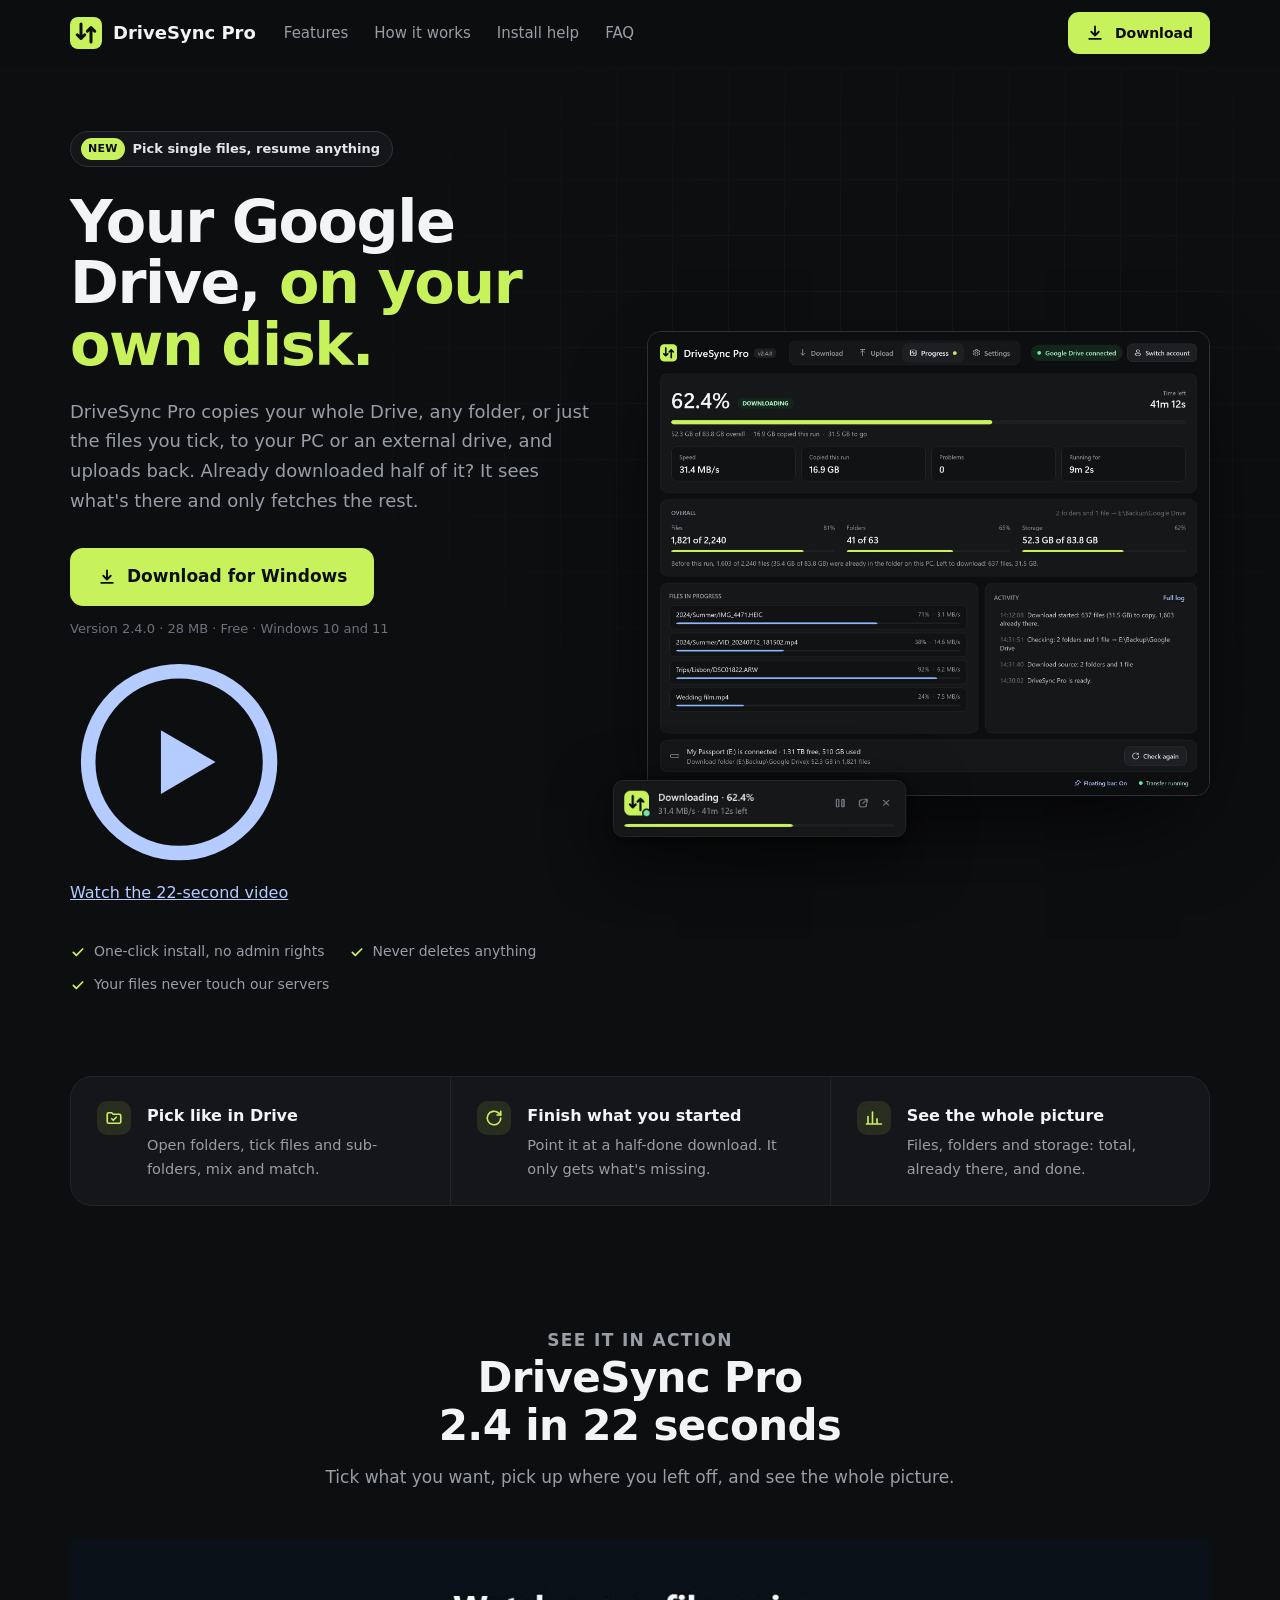
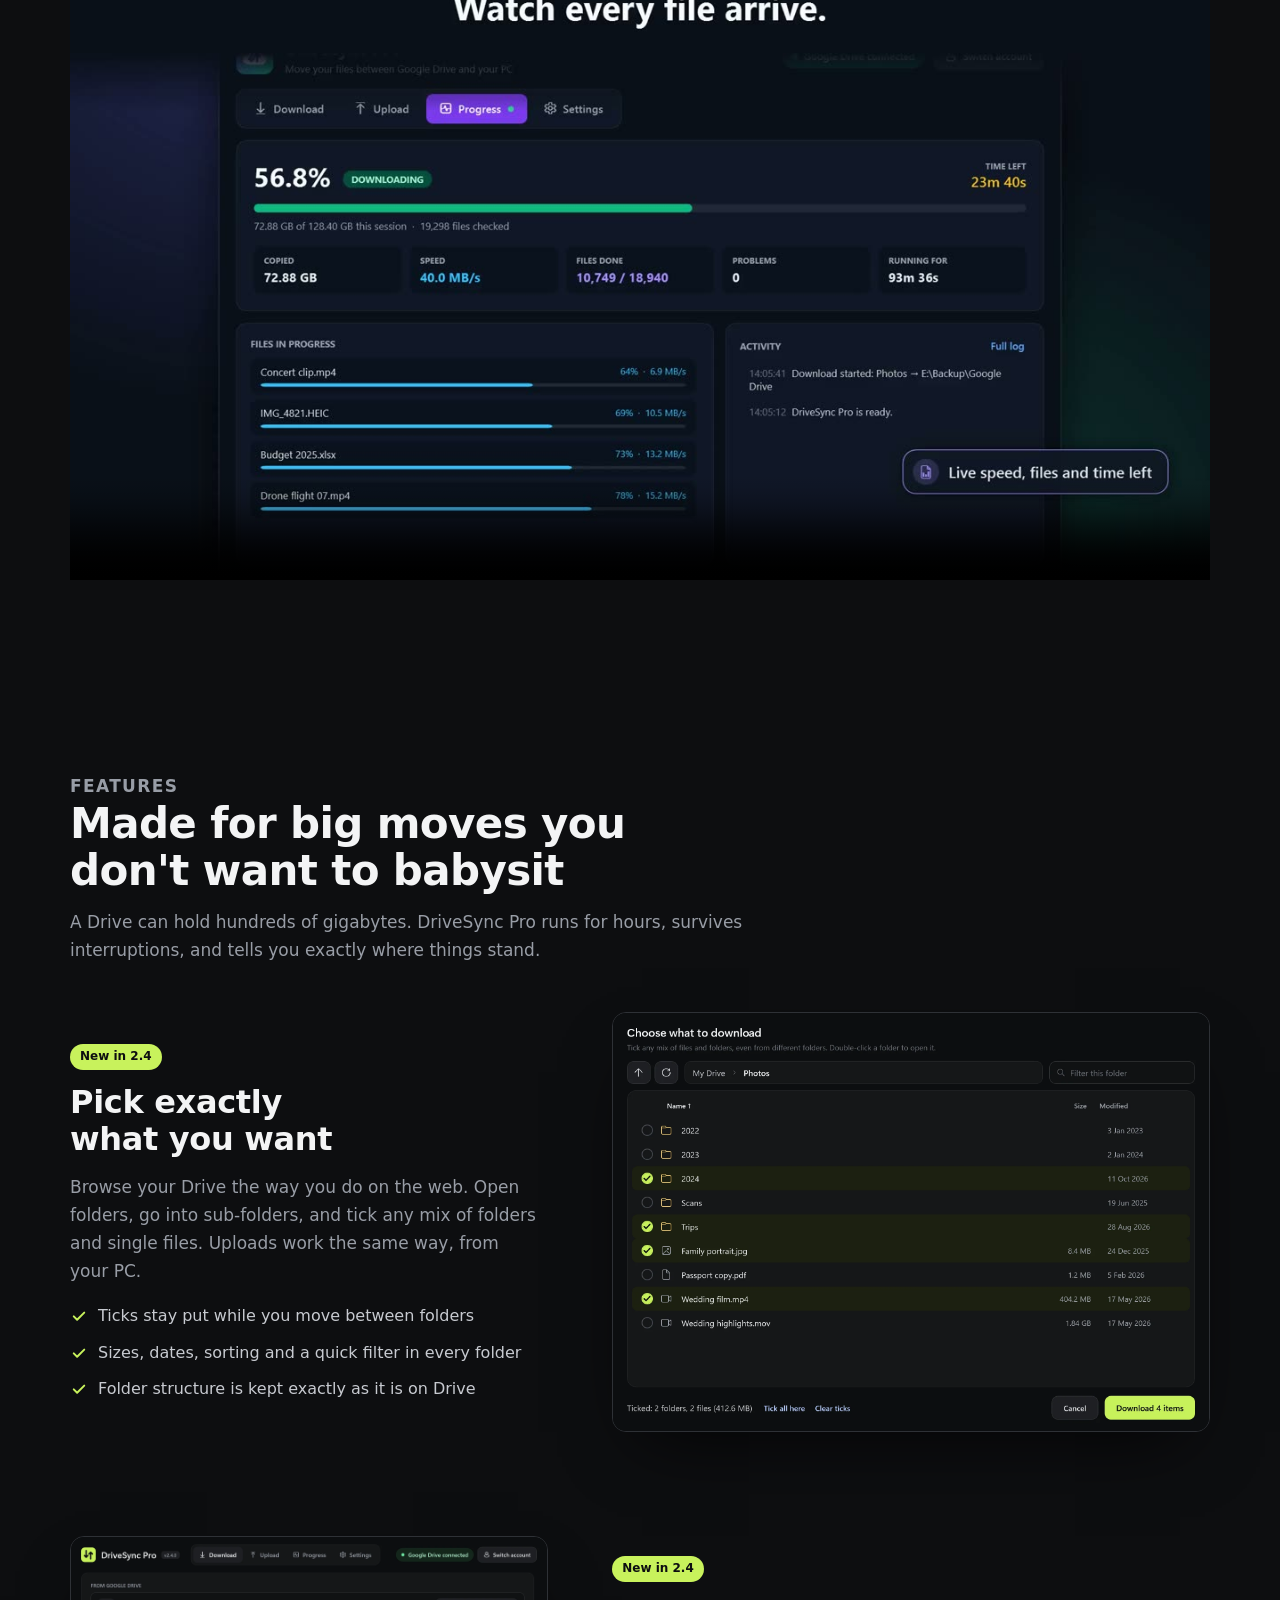
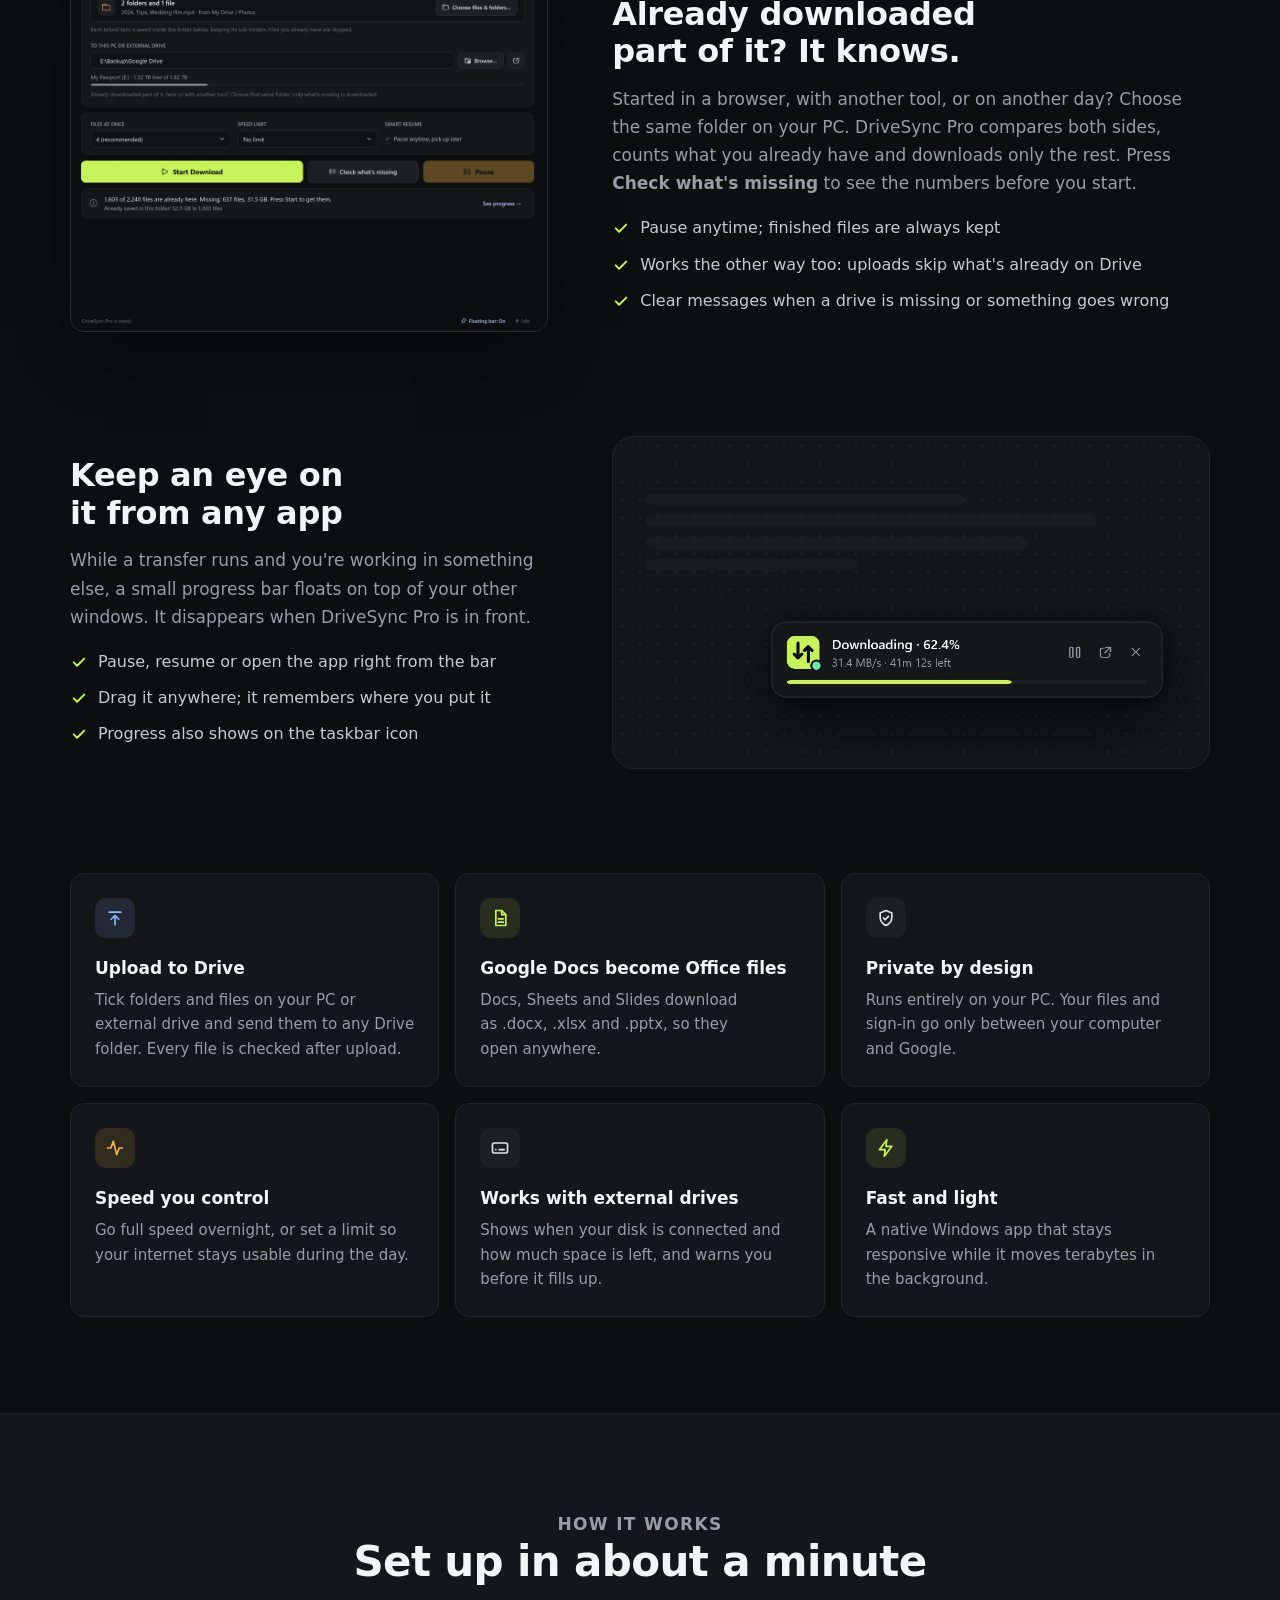
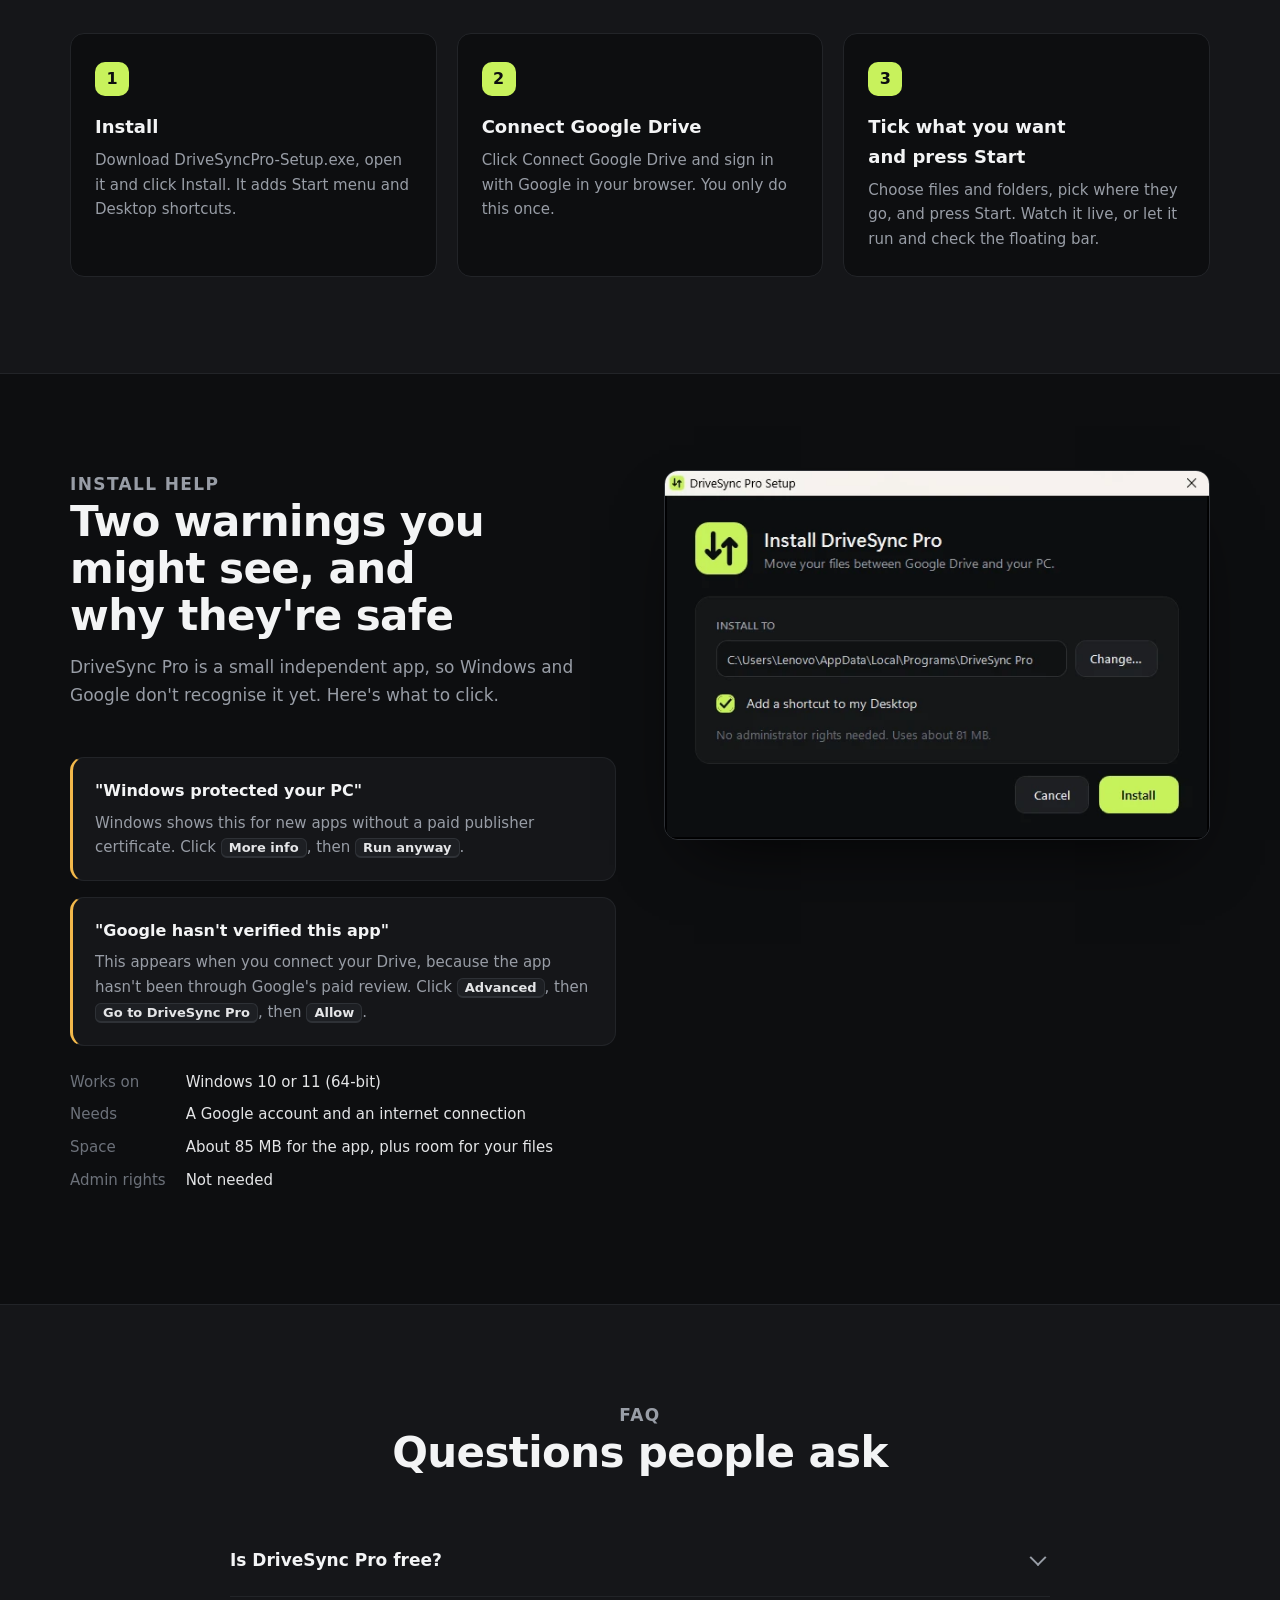
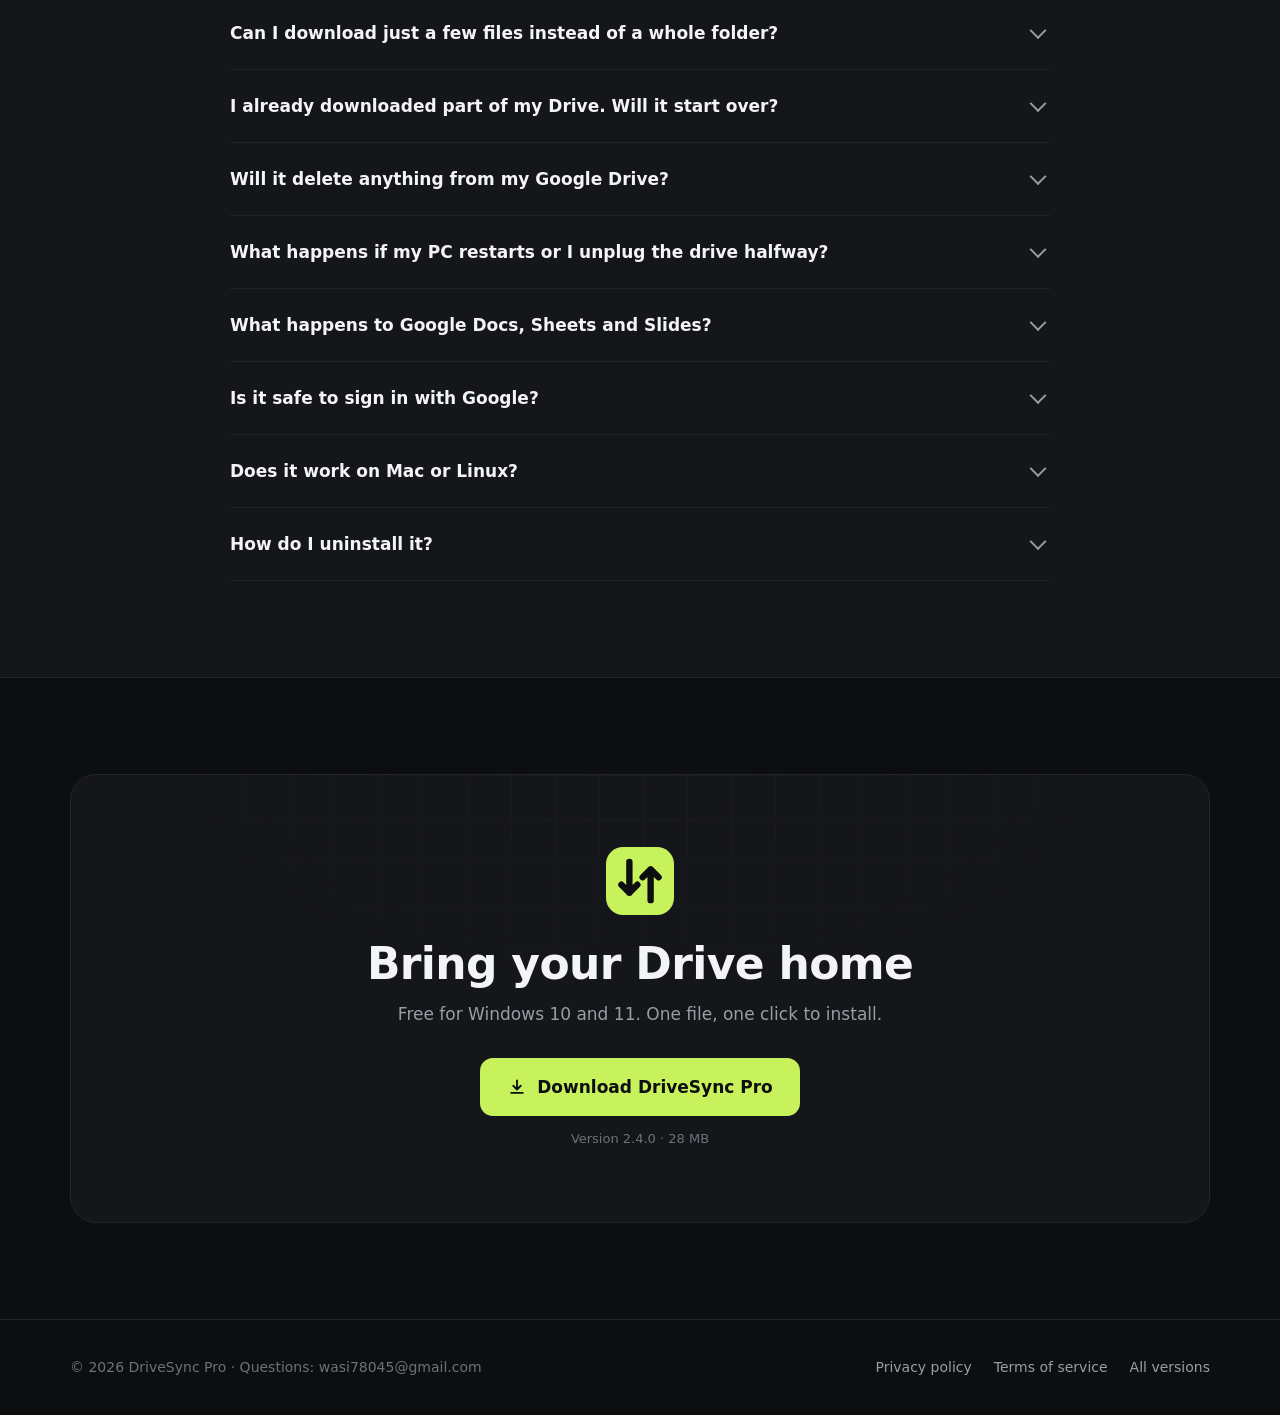
==== commit 5486611a: "Update index.html" ====
--- a/index.html
+++ b/index.html
@@ -47,6 +47,9 @@
             </a>
             <span class="dl-meta">Version 2.4.0 &middot; 28 MB &middot; Free &middot; Windows 10 and 11</span>
           </div>
+          <a class="watch-link" href="#demo">
+            <svg viewBox="0 0 24 24" fill="none" aria-hidden="true"><circle cx="12" cy="12" r="10" stroke="currentColor" stroke-width="1.6"/><path d="M10 8.5v7l6-3.5-6-3.5Z" fill="currentColor"/></svg>Watch the 22-second video
+          </a>
         </div>
         <ul class="trust">
           <li><svg viewBox="0 0 24 24" fill="none" stroke="currentColor" stroke-width="2.6" stroke-linecap="round" stroke-linejoin="round" aria-hidden="true"><path d="m5 12.5 4.5 4.5L19 7.5"/></svg>One-click install, no admin rights</li>
@@ -80,6 +83,23 @@
       </div>
     </div>
   </div>
+
+  <!-- DEMO -->
+  <section class="demo" id="demo">
+    <div class="container">
+      <div class="section-head center">
+        <p class="kicker">See it in action</p>
+        <h2>DriveSync Pro 2.4 in 22 seconds</h2>
+        <p>Tick what you want, pick up where you left off, and see the whole picture.</p>
+      </div>
+      <div class="video-frame">
+        <video controls playsinline preload="metadata" poster="media/demo-poster.jpg" width="1920" height="1080">
+          <source src="media/demo.mp4" type="video/mp4">
+          Your browser can't play this video. <a href="media/demo.mp4">Download the video</a>.
+        </video>
+      </div>
+    </div>
+  </section>
 
   <!-- FEATURES -->
   <section id="features">
--- a/style.css
+++ b/style.css
@@ -1,11 +1,11 @@
-﻿/* DriveSync Pro website. Brand tokens from branding/tokens.json (dark-only brand). */
+﻿/* DriveSync Pro website. "Graphite + Signal" brand: tokens match assets/theme.xaml. Dark only. */
 :root {
-  --canvas: #0B0F19; --surface: #111827; --sunken: #0B1220; --raised: #1F2937;
-  --border: #1F2937; --border-strong: #334155;
-  --heading: #F9FAFB; --text: #E5E7EB; --body: #D1D5DB; --secondary: #9CA3AF; --muted: #6B7280;
-  --brand: #6366F1; --brand-strong: #4F46E5; --brand-ink: #4338CA; --brand-tint: #A5B4FC;
-  --mint: #10B981; --download: #059669; --upload: #2563EB; --warning: #FBBF24; --link: #60A5FA; --success: #34D399;
-  --radius-sm: 8px; --radius: 12px; --radius-lg: 20px;
+  --canvas: #0D0E10; --surface: #151619; --sunken: #101113; --raised: #1D1F23; --hover: #24272C;
+  --border: #222428; --border-strong: #2E3136;
+  --heading: #F3F4F5; --text: #E4E5E7; --body: #C7CAD0; --secondary: #989DA6; --muted: #6C717A;
+  --signal: #C8F25C; --signal-tint: #E2FA9C; --signal-soft: rgba(200, 242, 92, .10); --ink: #0D0E10;
+  --upload: #8DB7FF; --warning: #F2B84B; --success: #6EE7A0; --link: #B4CCFF; --folder: #E8C16A;
+  --radius-sm: 10px; --radius: 14px; --radius-lg: 22px;
   --font: "Segoe UI Variable Text", "Segoe UI", system-ui, -apple-system, "Helvetica Neue", Arial, sans-serif;
   --font-display: "Segoe UI Variable Display", "Segoe UI", system-ui, -apple-system, "Helvetica Neue", Arial, sans-serif;
   color-scheme: dark;
@@ -16,21 +16,22 @@
 body { margin: 0; background: var(--canvas); color: var(--body); font: 16px/1.65 var(--font); -webkit-font-smoothing: antialiased; }
 img, video { max-width: 100%; height: auto; display: block; }
 a { color: var(--link); }
-a:focus-visible, button:focus-visible, summary:focus-visible { outline: 2px solid var(--brand-tint); outline-offset: 3px; border-radius: 6px; }
+a:focus-visible, button:focus-visible, summary:focus-visible { outline: 2px solid var(--signal); outline-offset: 3px; border-radius: 6px; }
 code { background: var(--raised); padding: 1px 6px; border-radius: 6px; font-size: .9em; }
 h1, h2, h3 { color: var(--heading); text-wrap: balance; }
 p, li { text-wrap: pretty; }
+::selection { background: var(--signal); color: var(--ink); }
 
 /* ---------- legal pages (privacy, terms) ---------- */
 .wrap { max-width: 760px; margin: 0 auto; padding: 32px max(20px, env(safe-area-inset-right)) 64px max(20px, env(safe-area-inset-left)); }
 .wrap > header { display: flex; align-items: center; gap: 14px; margin-bottom: 40px; flex-wrap: wrap; }
-.wrap > header a { display: flex; align-items: center; gap: 14px; color: var(--heading); text-decoration: none; }
-.wrap > header svg { width: 44px; height: 44px; flex: none; }
-.wrap > header .name { font-size: 21px; font-weight: 700; }
+.wrap > header a { display: flex; align-items: center; gap: 12px; color: var(--heading); text-decoration: none; }
+.wrap > header svg, .wrap > header img { width: 36px; height: 36px; flex: none; }
+.wrap > header .name { font-size: 19px; font-weight: 600; }
 .wrap > header nav { margin-left: auto; display: flex; gap: 18px; flex-wrap: wrap; font-size: 14px; }
 .wrap > header nav a { color: var(--secondary); }
 .wrap > header nav a:hover, .wrap > header nav a[aria-current] { color: var(--heading); }
-.wrap h1 { font-size: 34px; line-height: 1.2; margin: 0 0 12px; }
+.wrap h1 { font: 600 34px/1.2 var(--font-display); margin: 0 0 12px; }
 .wrap h2 { font-size: 20px; margin: 36px 0 8px; }
 .wrap p, .wrap li { max-width: 68ch; }
 .updated { color: var(--secondary); font-size: 14px; }
@@ -38,96 +39,99 @@
 /* ---------- landing page ---------- */
 .container { width: 100%; max-width: 1180px; margin: 0 auto; padding-left: max(20px, env(safe-area-inset-left)); padding-right: max(20px, env(safe-area-inset-right)); }
 
-.site-header { position: sticky; top: env(safe-area-inset-top, 0px); z-index: 20; background: rgba(11, 15, 25, .82); backdrop-filter: blur(14px); -webkit-backdrop-filter: blur(14px); border-bottom: 1px solid transparent; transition: border-color .2s; }
+.site-header { position: sticky; top: env(safe-area-inset-top, 0px); z-index: 20; background: rgba(13, 14, 16, .84); backdrop-filter: blur(14px); -webkit-backdrop-filter: blur(14px); border-bottom: 1px solid transparent; transition: border-color .2s; }
 .site-header.scrolled { border-bottom-color: var(--border); }
-.site-header .container { display: flex; align-items: center; gap: 28px; height: 68px; }
-.brand { display: flex; align-items: center; gap: 12px; color: var(--heading); text-decoration: none; font-weight: 700; font-size: 18px; flex: none; }
-.brand img { width: 34px; height: 34px; }
+.site-header .container { display: flex; align-items: center; gap: 28px; height: 66px; }
+.brand { display: flex; align-items: center; gap: 11px; color: var(--heading); text-decoration: none; font: 600 18px/1 var(--font-display); flex: none; }
+.brand img { width: 32px; height: 32px; }
 .site-nav { display: flex; gap: 26px; font-size: 15px; }
-.site-nav a { color: var(--secondary); text-decoration: none; }
+.site-nav a { color: var(--secondary); text-decoration: none; transition: color .15s; }
 .site-nav a:hover { color: var(--heading); }
 .site-header .btn { margin-left: auto; }
 
-.btn { display: inline-flex; align-items: center; gap: 10px; justify-content: center; border-radius: 10px; font: 600 15px/1 var(--font); text-decoration: none; cursor: pointer; border: 1px solid transparent; transition: transform .15s ease, background-color .15s ease, box-shadow .15s ease; }
+.btn { display: inline-flex; align-items: center; gap: 10px; justify-content: center; border-radius: 11px; font: 600 15px/1 var(--font); text-decoration: none; cursor: pointer; border: 1px solid transparent; transition: transform .15s ease, background-color .15s ease, filter .15s ease; }
 .btn:active { transform: scale(.98); }
 .btn-sm { padding: 10px 16px; font-size: 14px; }
-.btn-primary { background: var(--download); color: #fff; box-shadow: 0 8px 24px -10px rgba(16, 185, 129, .6); }
-.btn-primary:hover { background: #047857; }
-.btn-lg { padding: 18px 26px; font-size: 18px; border-radius: 12px; }
+.btn-primary { background: var(--signal); color: var(--ink); }
+.btn-primary:hover { filter: brightness(1.08); }
+.btn-lg { padding: 18px 26px; font-size: 17px; border-radius: 13px; }
 .btn-ghost { background: var(--raised); color: var(--text); border-color: var(--border-strong); }
-.btn-ghost:hover { background: #273244; }
+.btn-ghost:hover { background: var(--hover); }
 .btn svg { width: 20px; height: 20px; flex: none; }
 
 /* hero */
-.hero { position: relative; padding: 56px 0 72px; overflow: hidden; }
-.hero::before { content: ""; position: absolute; inset: -30% -10% auto auto; width: 900px; height: 900px; background: radial-gradient(closest-side, rgba(99, 102, 241, .28), transparent); pointer-events: none; }
-.hero::after { content: ""; position: absolute; inset: auto auto -40% -20%; width: 800px; height: 800px; background: radial-gradient(closest-side, rgba(16, 185, 129, .16), transparent); pointer-events: none; }
-.hero .container { position: relative; z-index: 1; display: grid; grid-template-columns: minmax(0, 1.08fr) minmax(0, 1fr); gap: 56px; align-items: center; }
-.eyebrow { display: inline-flex; align-items: center; gap: 8px; font-size: 13px; font-weight: 600; color: var(--success); background: rgba(16, 185, 129, .1); border: 1px solid rgba(16, 185, 129, .25); padding: 6px 12px; border-radius: 999px; margin-bottom: 22px; }
-.eyebrow::before { content: ""; width: 7px; height: 7px; border-radius: 50%; background: var(--success); }
-.hero h1 { font: 700 clamp(36px, 4.4vw, 56px)/1.06 var(--font-display); letter-spacing: -.02em; margin: 0 0 20px; }
-.hero h1 .grad { background: linear-gradient(100deg, #8B8CF8, #34D399); -webkit-background-clip: text; background-clip: text; color: transparent; }
-.hero .lead { font-size: 18px; color: var(--secondary); max-width: 34em; margin: 0 0 32px; }
+.hero { position: relative; padding: 64px 0 80px; overflow: hidden; }
+.hero::before { content: ""; position: absolute; inset: 0; background-image: linear-gradient(var(--border) 1px, transparent 1px), linear-gradient(90deg, var(--border) 1px, transparent 1px); background-size: 56px 56px; opacity: .45; -webkit-mask-image: radial-gradient(ellipse 70% 60% at 70% 30%, #000 0%, transparent 75%); mask-image: radial-gradient(ellipse 70% 60% at 70% 30%, #000 0%, transparent 75%); pointer-events: none; }
+.hero .container { position: relative; z-index: 1; display: grid; grid-template-columns: minmax(0, 1fr) minmax(0, 1.08fr); gap: 56px; align-items: center; }
+.eyebrow { display: inline-flex; align-items: center; gap: 8px; font-size: 13px; font-weight: 600; color: var(--text); background: var(--surface); border: 1px solid var(--border-strong); padding: 6px 12px 6px 10px; border-radius: 999px; margin-bottom: 24px; }
+.eyebrow b { background: var(--signal); color: var(--ink); font-size: 11px; padding: 2px 7px; border-radius: 999px; letter-spacing: .02em; }
+.hero h1 { font: 600 clamp(38px, 4.6vw, 60px)/1.04 var(--font-display); letter-spacing: -.025em; margin: 0 0 22px; }
+.hero h1 .mark { color: var(--signal); }
+.hero .lead { font-size: 18px; color: var(--secondary); max-width: 33em; margin: 0 0 32px; }
 .cta-row { display: flex; flex-wrap: wrap; align-items: center; gap: 14px 18px; }
 .dl-meta { display: block; font-size: 13px; color: var(--muted); margin-top: 12px; font-variant-numeric: tabular-nums; }
-.watch-link { color: var(--text); text-decoration: none; font-weight: 600; font-size: 15px; display: inline-flex; align-items: center; gap: 8px; padding: 10px 4px; }
-.watch-link:hover { color: #fff; }
-.watch-link svg { width: 22px; height: 22px; }
 .trust { list-style: none; padding: 0; margin: 34px 0 0; display: flex; flex-wrap: wrap; gap: 10px 24px; font-size: 14px; color: var(--secondary); }
 .trust li { display: flex; align-items: center; gap: 8px; }
-.trust svg { width: 16px; height: 16px; color: var(--success); flex: none; }
+.trust svg { width: 16px; height: 16px; color: var(--signal); flex: none; }
 
 .hero-shot { position: relative; }
-.hero-shot .app { border-radius: var(--radius); border: 1px solid #2A3344; box-shadow: 0 40px 80px -30px rgba(0, 0, 0, .8), 0 0 0 1px rgba(255, 255, 255, .02); }
-.hero-shot .mini { position: absolute; width: 58%; left: -9%; bottom: -10%; filter: drop-shadow(0 18px 30px rgba(0, 0, 0, .55)); }
+.hero-shot .app { border-radius: var(--radius); border: 1px solid var(--border-strong); box-shadow: 0 40px 90px -30px rgba(0, 0, 0, .85); }
+.hero-shot .mini { position: absolute; width: 56%; left: -8%; bottom: -11%; filter: drop-shadow(0 18px 30px rgba(0, 0, 0, .6)); }
+
+/* what's new strip */
+.new-strip { padding: 0 0 24px; }
+.new-strip .container > div { display: grid; grid-template-columns: repeat(3, minmax(0, 1fr)); border: 1px solid var(--border); border-radius: var(--radius-lg); background: var(--surface); overflow: hidden; }
+.new-strip .item { padding: 24px 26px; display: flex; gap: 16px; align-items: flex-start; }
+.new-strip .item + .item { border-left: 1px solid var(--border); }
+.new-strip .num { flex: none; width: 34px; height: 34px; border-radius: 10px; display: grid; place-items: center; background: var(--signal-soft); color: var(--signal); }
+.new-strip .num svg { width: 18px; height: 18px; }
+.new-strip h3 { font-size: 16px; margin: 2px 0 4px; }
+.new-strip p { margin: 0; font-size: 14.5px; color: var(--secondary); }
 
 /* sections */
-section { padding: 88px 0; }
-.section-head { max-width: 680px; margin: 0 0 44px; }
+section { padding: 96px 0; }
+.section-head { max-width: 680px; margin: 0 0 48px; }
 .section-head.center { margin-left: auto; margin-right: auto; text-align: center; }
-.kicker { font-size: 13px; font-weight: 700; letter-spacing: .08em; text-transform: uppercase; color: var(--brand-tint); margin: 0 0 12px; }
-.section-head h2 { font: 700 clamp(28px, 3.4vw, 40px)/1.15 var(--font-display); letter-spacing: -.01em; margin: 0 0 14px; }
+.kicker { font-size: 13px; font-weight: 600; letter-spacing: .08em; text-transform: uppercase; color: var(--signal); margin: 0 0 12px; }
+.section-head h2 { font: 600 clamp(28px, 3.4vw, 42px)/1.12 var(--font-display); letter-spacing: -.015em; margin: 0 0 14px; }
 .section-head p { font-size: 17px; color: var(--secondary); margin: 0; }
 
-/* demo video */
-.demo { padding-top: 40px; }
-.video-frame { border-radius: var(--radius-lg); overflow: hidden; border: 1px solid var(--border); background: var(--surface); box-shadow: 0 40px 90px -40px rgba(99, 102, 241, .45); aspect-ratio: 16 / 9; }
-.video-frame video { width: 100%; height: 100%; object-fit: cover; }
-
 /* feature rows */
-.feature-row { display: grid; grid-template-columns: minmax(0, 1fr) minmax(0, 1.2fr); gap: 64px; align-items: center; margin-bottom: 96px; }
-.feature-row:last-child { margin-bottom: 0; }
+.feature-row { display: grid; grid-template-columns: minmax(0, 1fr) minmax(0, 1.25fr); gap: 64px; align-items: center; margin-bottom: 104px; }
+.feature-row:last-of-type { margin-bottom: 0; }
 .feature-row.flip .feature-copy { order: 2; }
-.feature-copy h3 { font: 700 clamp(24px, 2.6vw, 30px)/1.2 var(--font-display); margin: 0 0 14px; }
+.feature-copy .tag { display: inline-block; font-size: 12px; font-weight: 600; color: var(--ink); background: var(--signal); border-radius: 999px; padding: 3px 10px; margin-bottom: 14px; }
+.feature-copy h3 { font: 600 clamp(24px, 2.6vw, 32px)/1.18 var(--font-display); letter-spacing: -.01em; margin: 0 0 14px; }
 .feature-copy p { color: var(--secondary); font-size: 17px; margin: 0 0 18px; }
 .ticks { list-style: none; padding: 0; margin: 0; display: grid; gap: 10px; }
 .ticks li { display: flex; gap: 10px; align-items: flex-start; color: var(--body); }
-.ticks svg { width: 18px; height: 18px; color: var(--success); flex: none; margin-top: 4px; }
-.shot { border-radius: var(--radius); border: 1px solid #2A3344; box-shadow: 0 30px 70px -30px rgba(0, 0, 0, .8); }
-.mini-stage { position: relative; border-radius: var(--radius-lg); padding: 56px 32px; background: linear-gradient(135deg, rgba(99, 102, 241, .16), rgba(16, 185, 129, .1)), var(--surface); border: 1px solid var(--border); overflow: hidden; }
-.mini-stage .fake-app { display: grid; gap: 10px; opacity: .55; }
+.ticks svg { width: 18px; height: 18px; color: var(--signal); flex: none; margin-top: 4px; }
+.shot { border-radius: var(--radius); border: 1px solid var(--border-strong); box-shadow: 0 30px 70px -30px rgba(0, 0, 0, .85); }
+.mini-stage { position: relative; border-radius: var(--radius-lg); padding: 56px 32px; background: var(--surface); border: 1px solid var(--border); overflow: hidden; }
+.mini-stage::before { content: ""; position: absolute; inset: 0; background-image: radial-gradient(var(--border-strong) 1px, transparent 1px); background-size: 18px 18px; opacity: .6; }
+.mini-stage .fake-app { position: relative; display: grid; gap: 10px; opacity: .6; }
 .mini-stage .fake-app span { height: 12px; border-radius: 6px; background: var(--raised); }
 .mini-stage .fake-app span:nth-child(1) { width: 60%; } .mini-stage .fake-app span:nth-child(2) { width: 85%; }
 .mini-stage .fake-app span:nth-child(3) { width: 72%; } .mini-stage .fake-app span:nth-child(4) { width: 40%; }
 .mini-stage img { position: relative; margin: 36px 0 0 auto; width: min(100%, 420px); filter: drop-shadow(0 20px 30px rgba(0, 0, 0, .6)); }
 
 /* small features grid */
-.grid-3 { display: grid; grid-template-columns: repeat(3, minmax(0, 1fr)); gap: 16px; margin-top: 72px; }
-.card { background: var(--surface); border: 1px solid var(--border); border-radius: var(--radius); padding: 24px; }
-.card .ico { width: 40px; height: 40px; border-radius: 10px; display: grid; place-items: center; margin-bottom: 16px; }
+.grid-3 { display: grid; grid-template-columns: repeat(3, minmax(0, 1fr)); gap: 16px; margin-top: 88px; }
+.card { background: var(--surface); border: 1px solid var(--border); border-radius: var(--radius); padding: 24px; transition: border-color .2s; }
+.card:hover { border-color: var(--border-strong); }
+.card .ico { width: 40px; height: 40px; border-radius: 11px; display: grid; place-items: center; margin-bottom: 16px; background: var(--raised); color: var(--text); }
 .card .ico svg { width: 20px; height: 20px; }
+.card .ico.signal { background: var(--signal-soft); color: var(--signal); }
+.card .ico.blue { background: rgba(141, 183, 255, .12); color: var(--upload); }
+.card .ico.amber { background: rgba(242, 184, 75, .12); color: var(--warning); }
 .card h3 { font-size: 17px; margin: 0 0 6px; }
 .card p { margin: 0; color: var(--secondary); font-size: 15px; }
-.ico.indigo { background: rgba(99, 102, 241, .15); color: var(--brand-tint); }
-.ico.mint { background: rgba(16, 185, 129, .14); color: var(--success); }
-.ico.blue { background: rgba(37, 99, 235, .16); color: var(--link); }
-.ico.amber { background: rgba(251, 191, 36, .13); color: var(--warning); }
 
 /* steps */
 .band { background: var(--surface); border-top: 1px solid var(--border); border-bottom: 1px solid var(--border); }
 .steps { list-style: none; padding: 0; margin: 0; display: grid; grid-template-columns: repeat(3, minmax(0, 1fr)); gap: 20px; counter-reset: step; }
 .steps li { position: relative; background: var(--canvas); border: 1px solid var(--border); border-radius: var(--radius); padding: 28px 24px 24px; counter-increment: step; }
-.steps li::before { content: counter(step); display: grid; place-items: center; width: 36px; height: 36px; border-radius: 50%; background: linear-gradient(135deg, var(--brand), var(--mint)); color: #fff; font-weight: 700; margin-bottom: 16px; }
+.steps li::before { content: counter(step); display: grid; place-items: center; width: 34px; height: 34px; border-radius: 10px; background: var(--signal); color: var(--ink); font-weight: 700; margin-bottom: 16px; }
 .steps h3 { font-size: 18px; margin: 0 0 6px; }
 .steps p { margin: 0; color: var(--secondary); font-size: 15px; }
 
@@ -153,9 +157,11 @@
 
 /* final cta */
 .final { text-align: center; }
-.final .panel { border-radius: 24px; padding: 64px 28px; background: radial-gradient(120% 140% at 50% 0%, rgba(99, 102, 241, .28), transparent 60%), var(--surface); border: 1px solid var(--border); }
-.final img.logo { width: 72px; height: 72px; margin: 0 auto 22px; }
-.final h2 { font: 700 clamp(28px, 3.6vw, 42px)/1.15 var(--font-display); margin: 0 0 12px; }
+.final .panel { position: relative; border-radius: 26px; padding: 72px 28px; background: var(--surface); border: 1px solid var(--border); overflow: hidden; }
+.final .panel::before { content: ""; position: absolute; inset: 0; background-image: linear-gradient(var(--border) 1px, transparent 1px), linear-gradient(90deg, var(--border) 1px, transparent 1px); background-size: 44px 44px; opacity: .5; -webkit-mask-image: radial-gradient(ellipse 60% 70% at 50% 0%, #000, transparent 70%); mask-image: radial-gradient(ellipse 60% 70% at 50% 0%, #000, transparent 70%); }
+.final .panel > * { position: relative; }
+.final img.logo { width: 68px; height: 68px; margin: 0 auto 24px; }
+.final h2 { font: 600 clamp(28px, 3.6vw, 44px)/1.12 var(--font-display); letter-spacing: -.015em; margin: 0 0 12px; }
 .final p { color: var(--secondary); margin: 0 0 30px; font-size: 17px; }
 
 /* footer */
@@ -172,14 +178,15 @@
   .hero { padding-top: 48px; }
   .hero-shot { margin: 0 4% 8%; }
   .grid-3, .steps { grid-template-columns: minmax(0, 1fr) minmax(0, 1fr); }
+  .new-strip .container > div { grid-template-columns: minmax(0, 1fr); }
+  .new-strip .item + .item { border-left: 0; border-top: 1px solid var(--border); }
 }
 @media (max-width: 720px) {
   .site-nav { display: none; }
-  section { padding: 64px 0; }
+  section { padding: 68px 0; }
   .grid-3, .steps { grid-template-columns: minmax(0, 1fr); }
   .btn-lg { width: 100%; }
   .cta-row { flex-direction: column; align-items: stretch; }
-  .watch-link { justify-content: center; }
   .hero-shot .mini { width: 72%; left: -4%; bottom: -14%; }
   .site-footer .links { margin-left: 0; }
 }
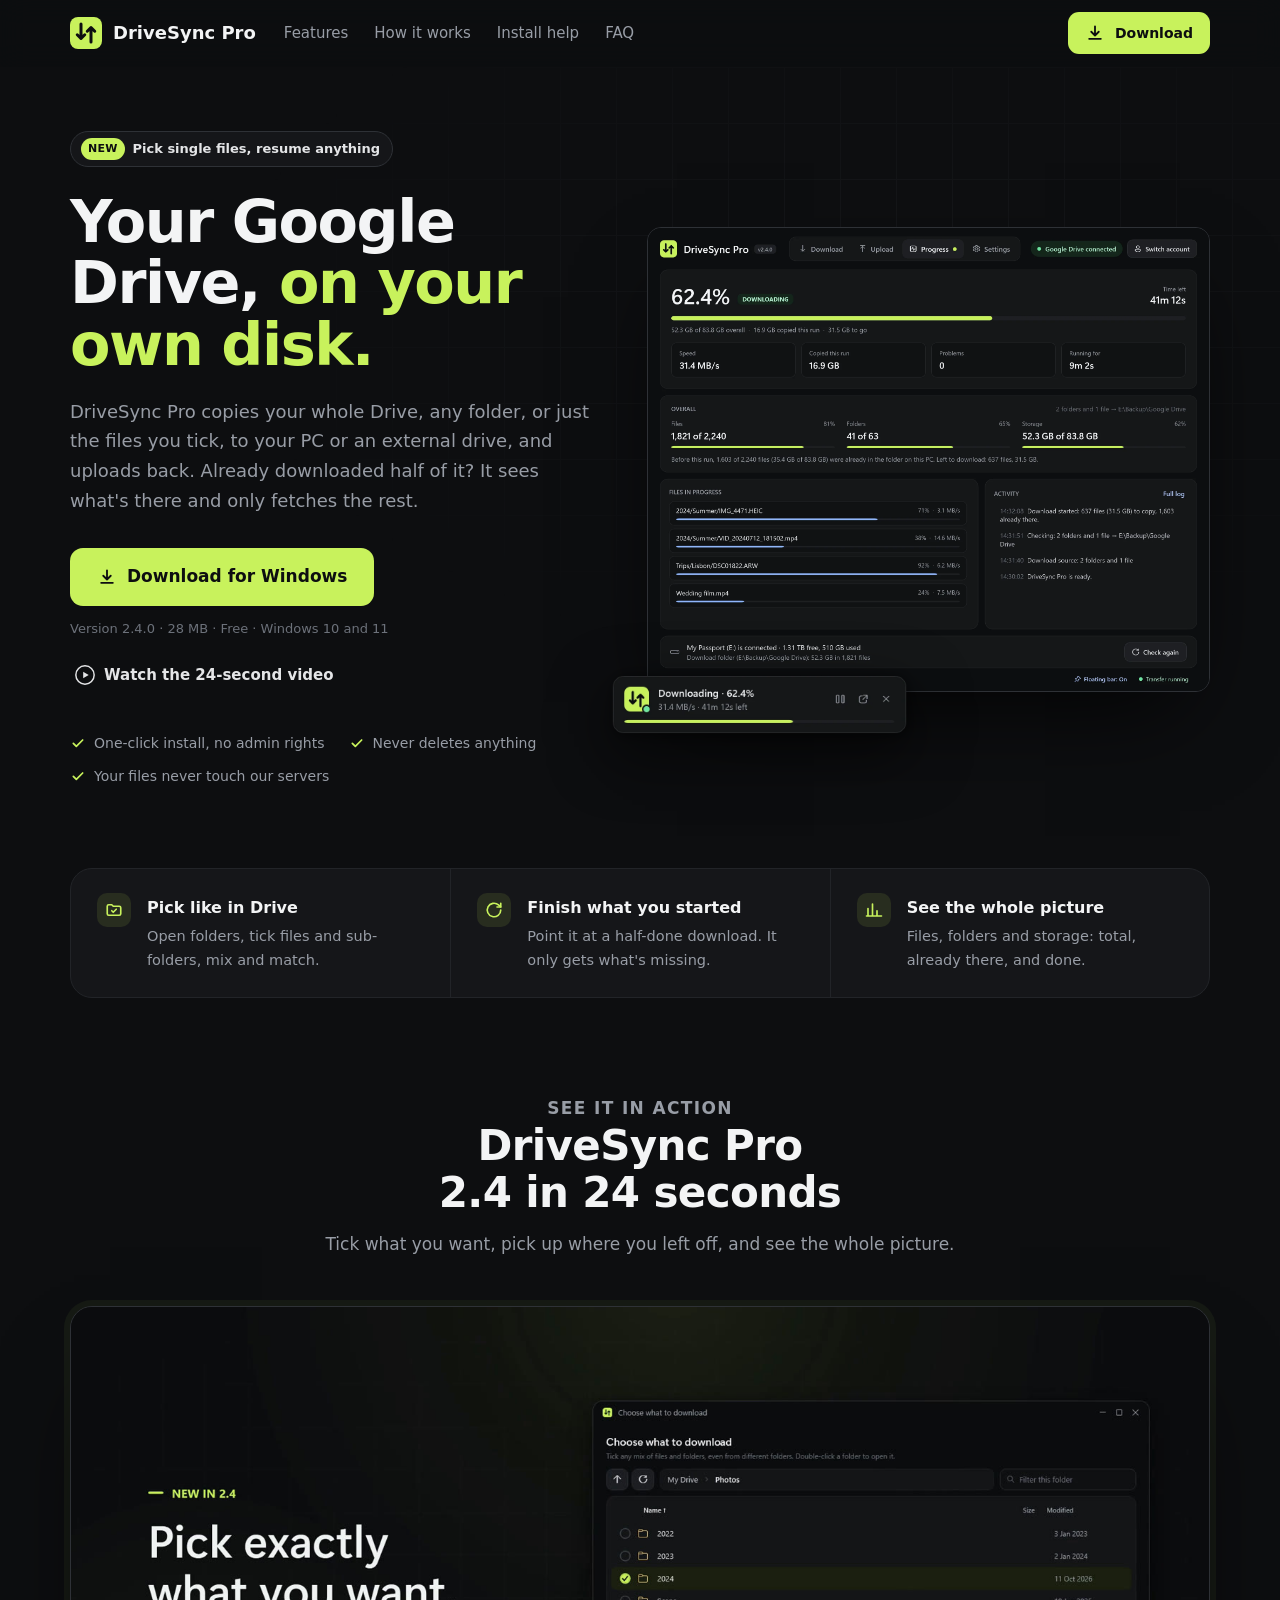
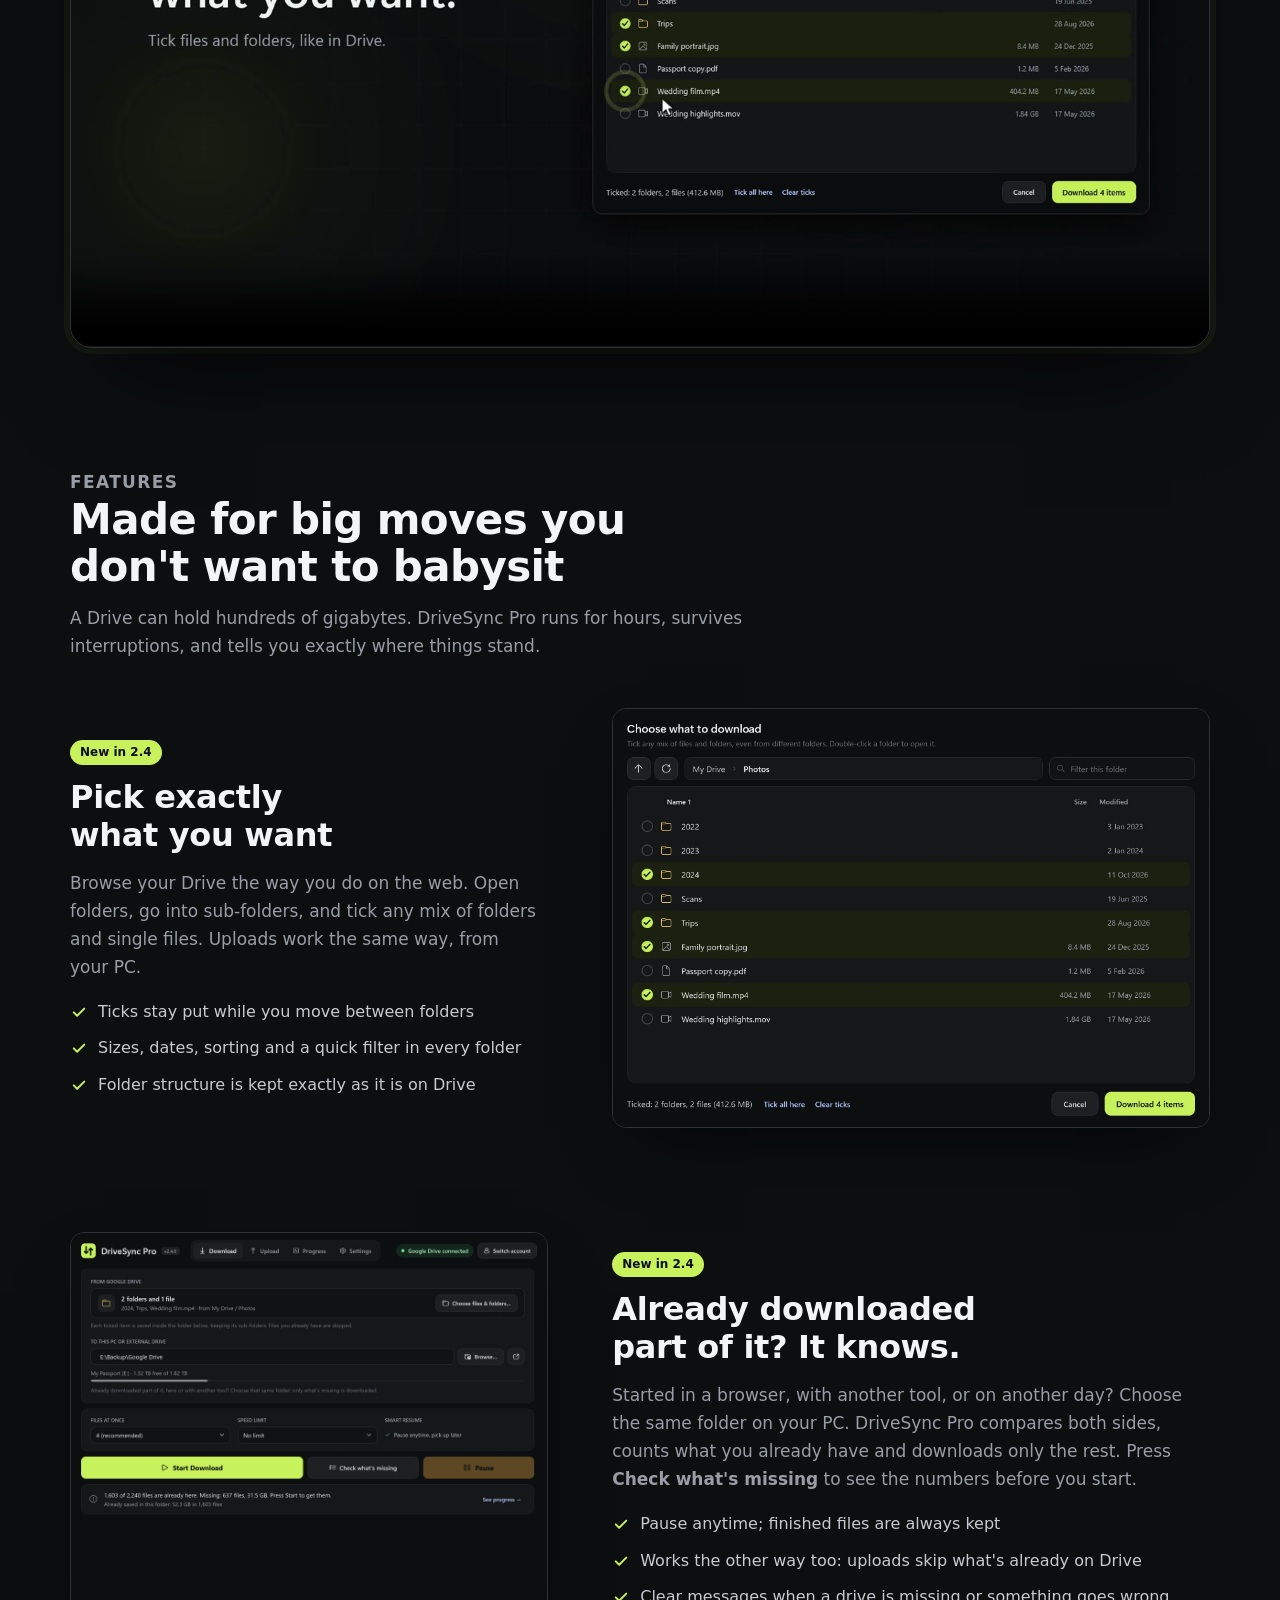
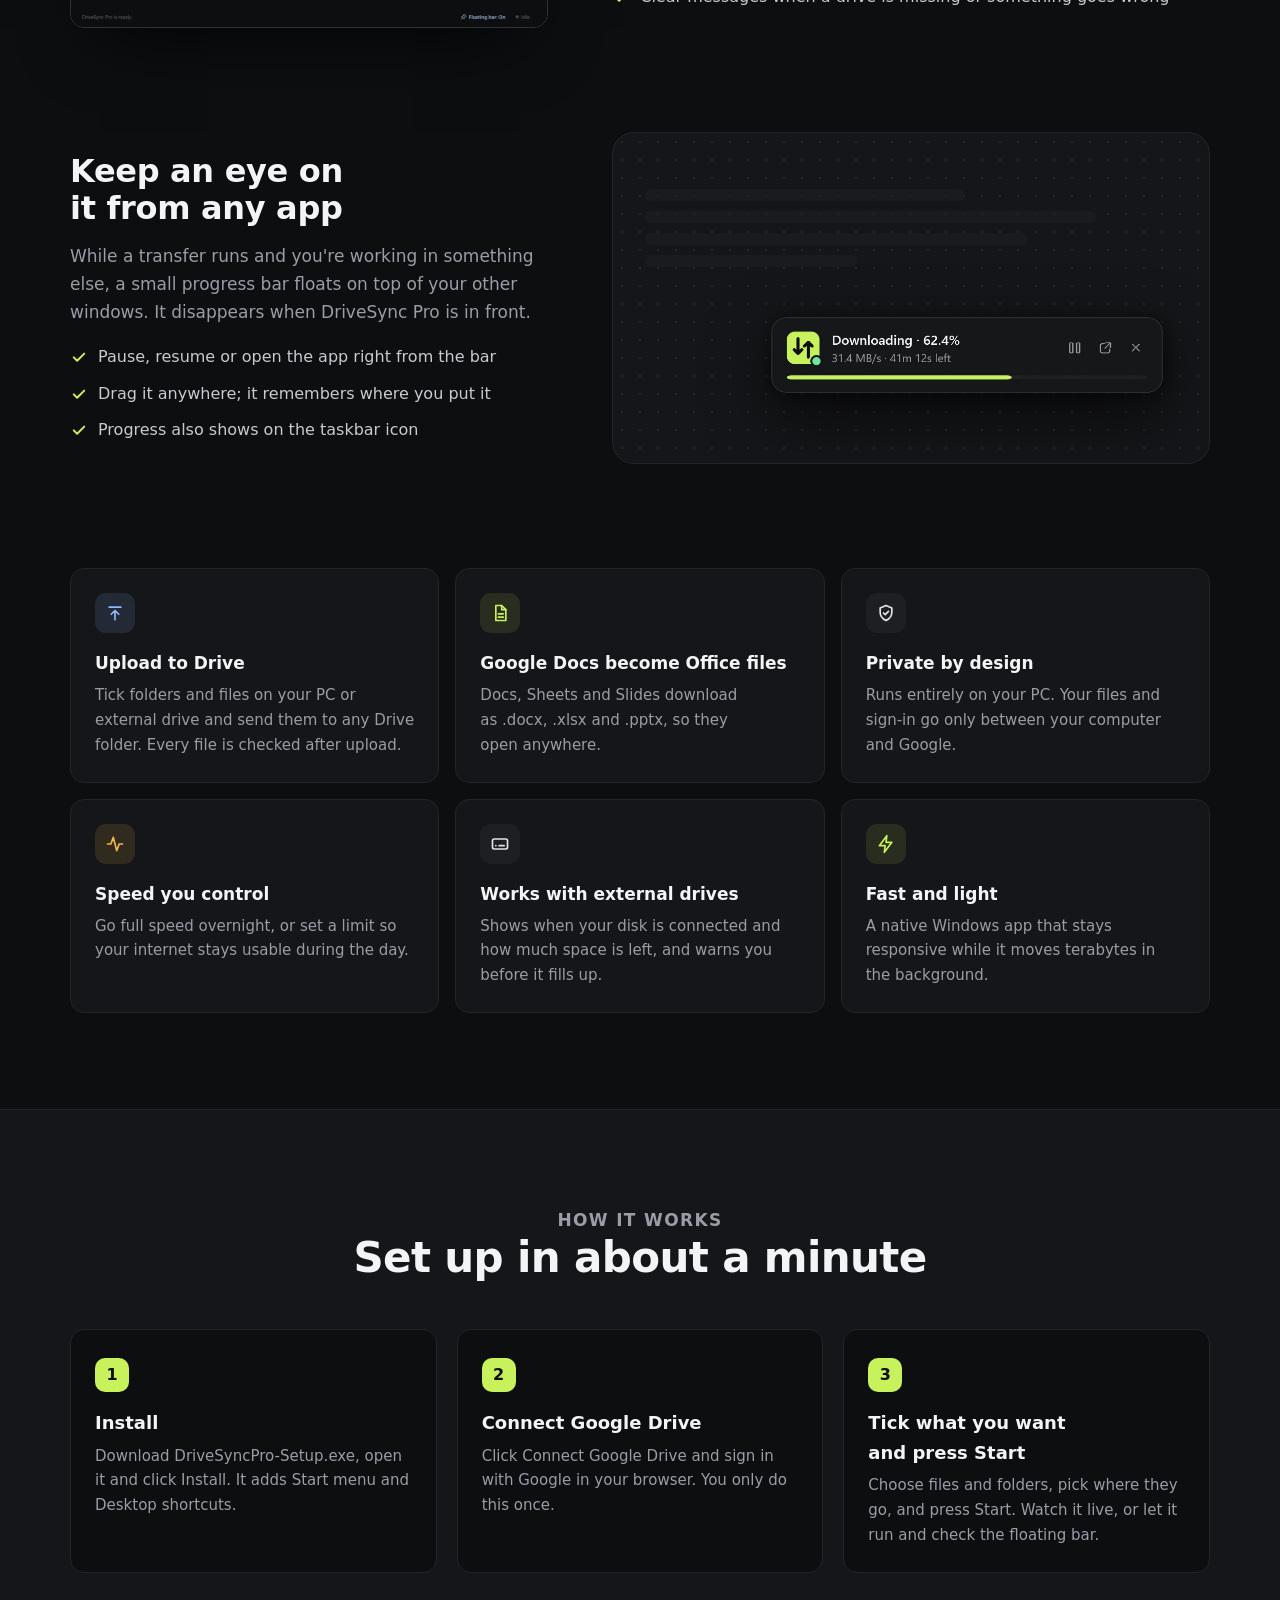
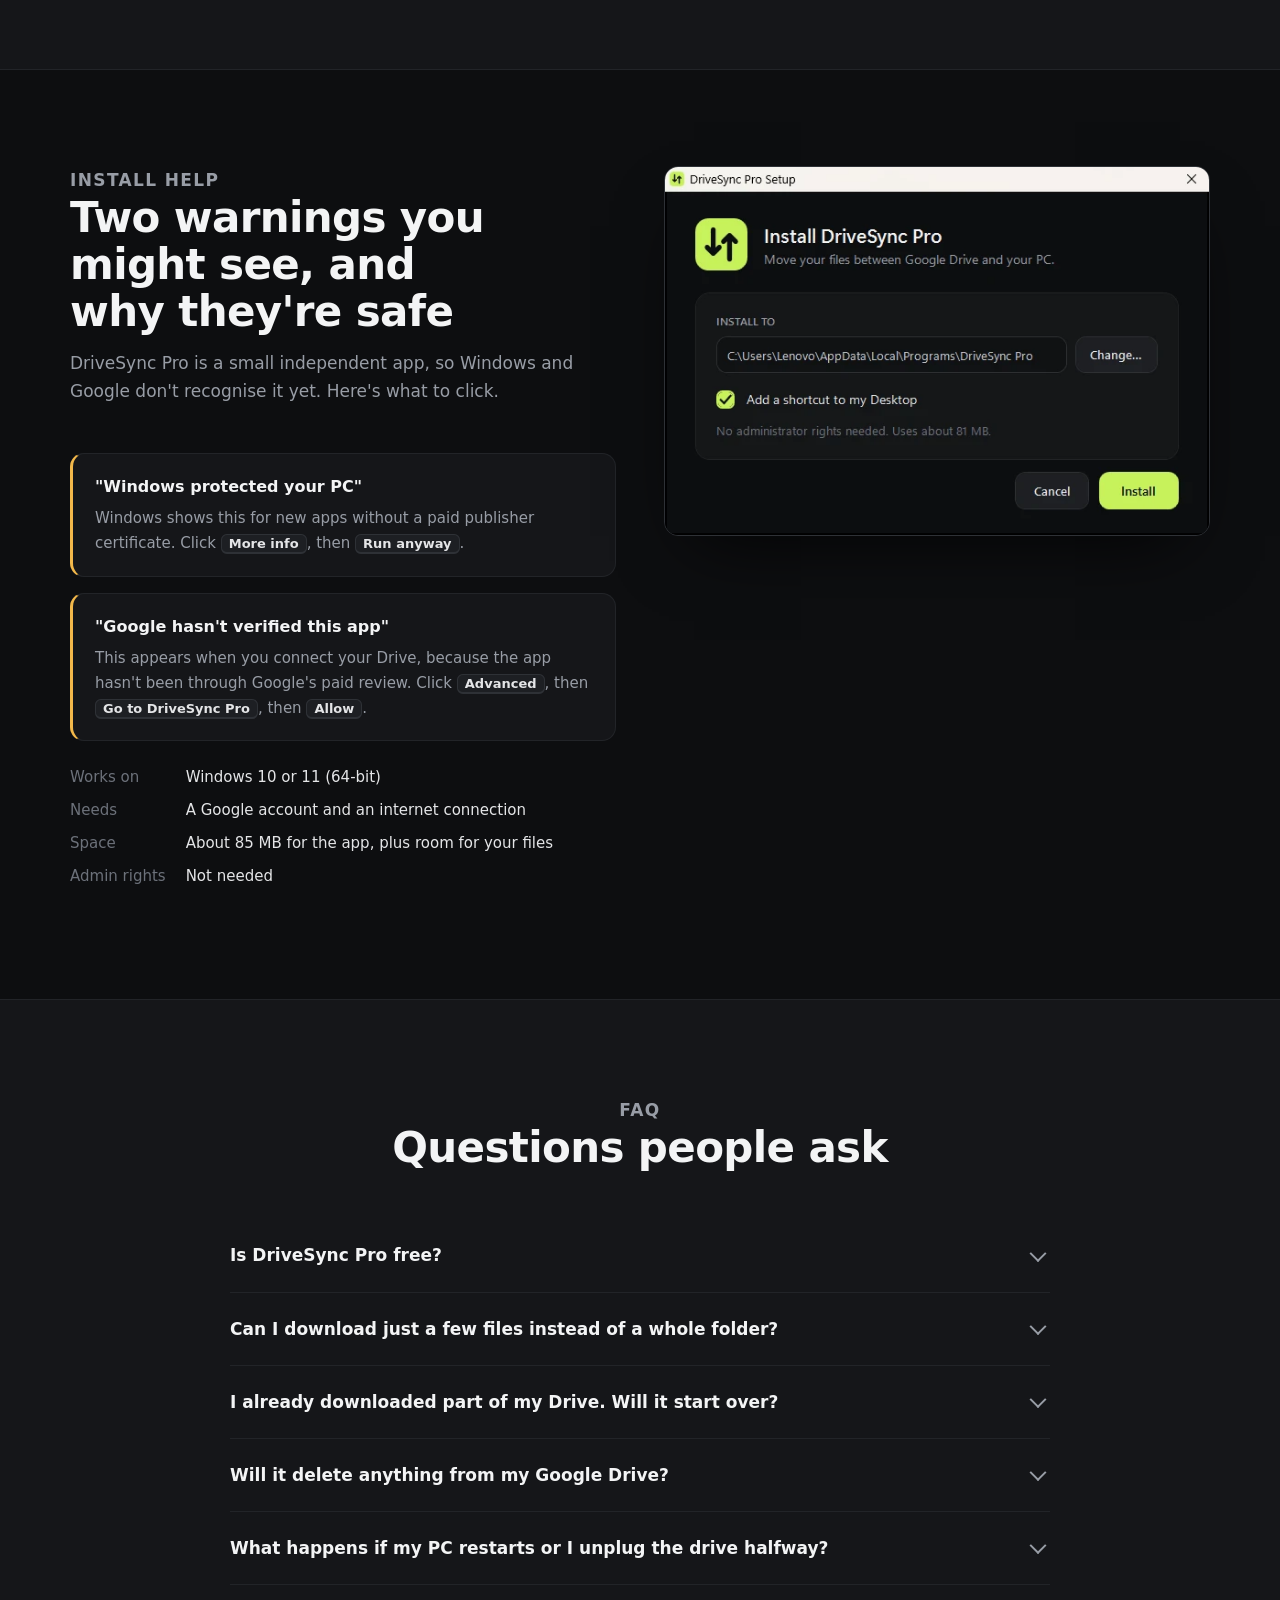
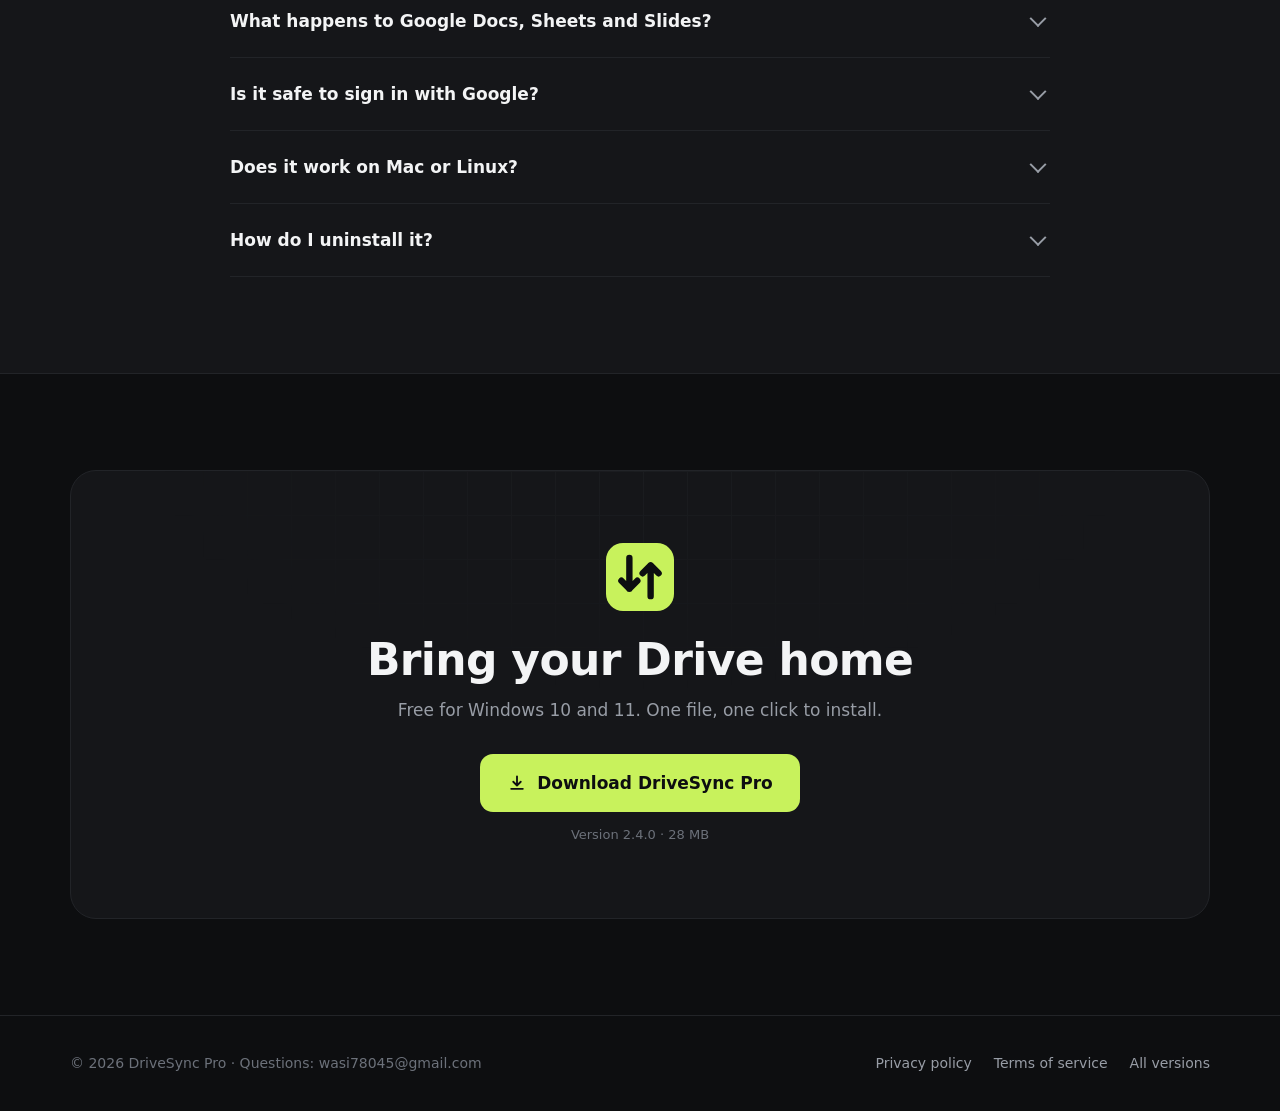
==== commit bbf3c2ed: "Update index.html" ====
--- a/index.html
+++ b/index.html
@@ -48,7 +48,7 @@
             <span class="dl-meta">Version 2.4.0 &middot; 28 MB &middot; Free &middot; Windows 10 and 11</span>
           </div>
           <a class="watch-link" href="#demo">
-            <svg viewBox="0 0 24 24" fill="none" aria-hidden="true"><circle cx="12" cy="12" r="10" stroke="currentColor" stroke-width="1.6"/><path d="M10 8.5v7l6-3.5-6-3.5Z" fill="currentColor"/></svg>Watch the 22-second video
+            <svg viewBox="0 0 24 24" fill="none" aria-hidden="true"><circle cx="12" cy="12" r="10" stroke="currentColor" stroke-width="1.6"/><path d="M10 8.5v7l6-3.5-6-3.5Z" fill="currentColor"/></svg>Watch the 24-second video
           </a>
         </div>
         <ul class="trust">
@@ -89,7 +89,7 @@
     <div class="container">
       <div class="section-head center">
         <p class="kicker">See it in action</p>
-        <h2>DriveSync Pro 2.4 in 22 seconds</h2>
+        <h2>DriveSync Pro 2.4 in 24 seconds</h2>
         <p>Tick what you want, pick up where you left off, and see the whole picture.</p>
       </div>
       <div class="video-frame">
--- a/style.css
+++ b/style.css
@@ -78,6 +78,15 @@
 .hero-shot .app { border-radius: var(--radius); border: 1px solid var(--border-strong); box-shadow: 0 40px 90px -30px rgba(0, 0, 0, .85); }
 .hero-shot .mini { position: absolute; width: 56%; left: -8%; bottom: -11%; filter: drop-shadow(0 18px 30px rgba(0, 0, 0, .6)); }
 
+.watch-link { color: var(--text); text-decoration: none; font-weight: 600; font-size: 15px; display: inline-flex; align-items: center; gap: 8px; padding: 10px 4px; transition: color .15s; }
+.watch-link:hover { color: var(--signal); }
+.watch-link svg { width: 22px; height: 22px; }
+
+/* demo video */
+.demo { padding-top: 72px; padding-bottom: 24px; }
+.video-frame { position: relative; border-radius: var(--radius-lg); overflow: hidden; border: 1px solid var(--border-strong); background: var(--surface); aspect-ratio: 16 / 9; box-shadow: 0 50px 100px -40px rgba(0, 0, 0, .9), 0 0 0 6px rgba(200, 242, 92, .05); }
+.video-frame video { width: 100%; height: 100%; object-fit: cover; }
+
 /* what's new strip */
 .new-strip { padding: 0 0 24px; }
 .new-strip .container > div { display: grid; grid-template-columns: repeat(3, minmax(0, 1fr)); border: 1px solid var(--border); border-radius: var(--radius-lg); background: var(--surface); overflow: hidden; }
@@ -187,6 +196,7 @@
   .grid-3, .steps { grid-template-columns: minmax(0, 1fr); }
   .btn-lg { width: 100%; }
   .cta-row { flex-direction: column; align-items: stretch; }
+  .watch-link { justify-content: center; }
   .hero-shot .mini { width: 72%; left: -4%; bottom: -14%; }
   .site-footer .links { margin-left: 0; }
 }
